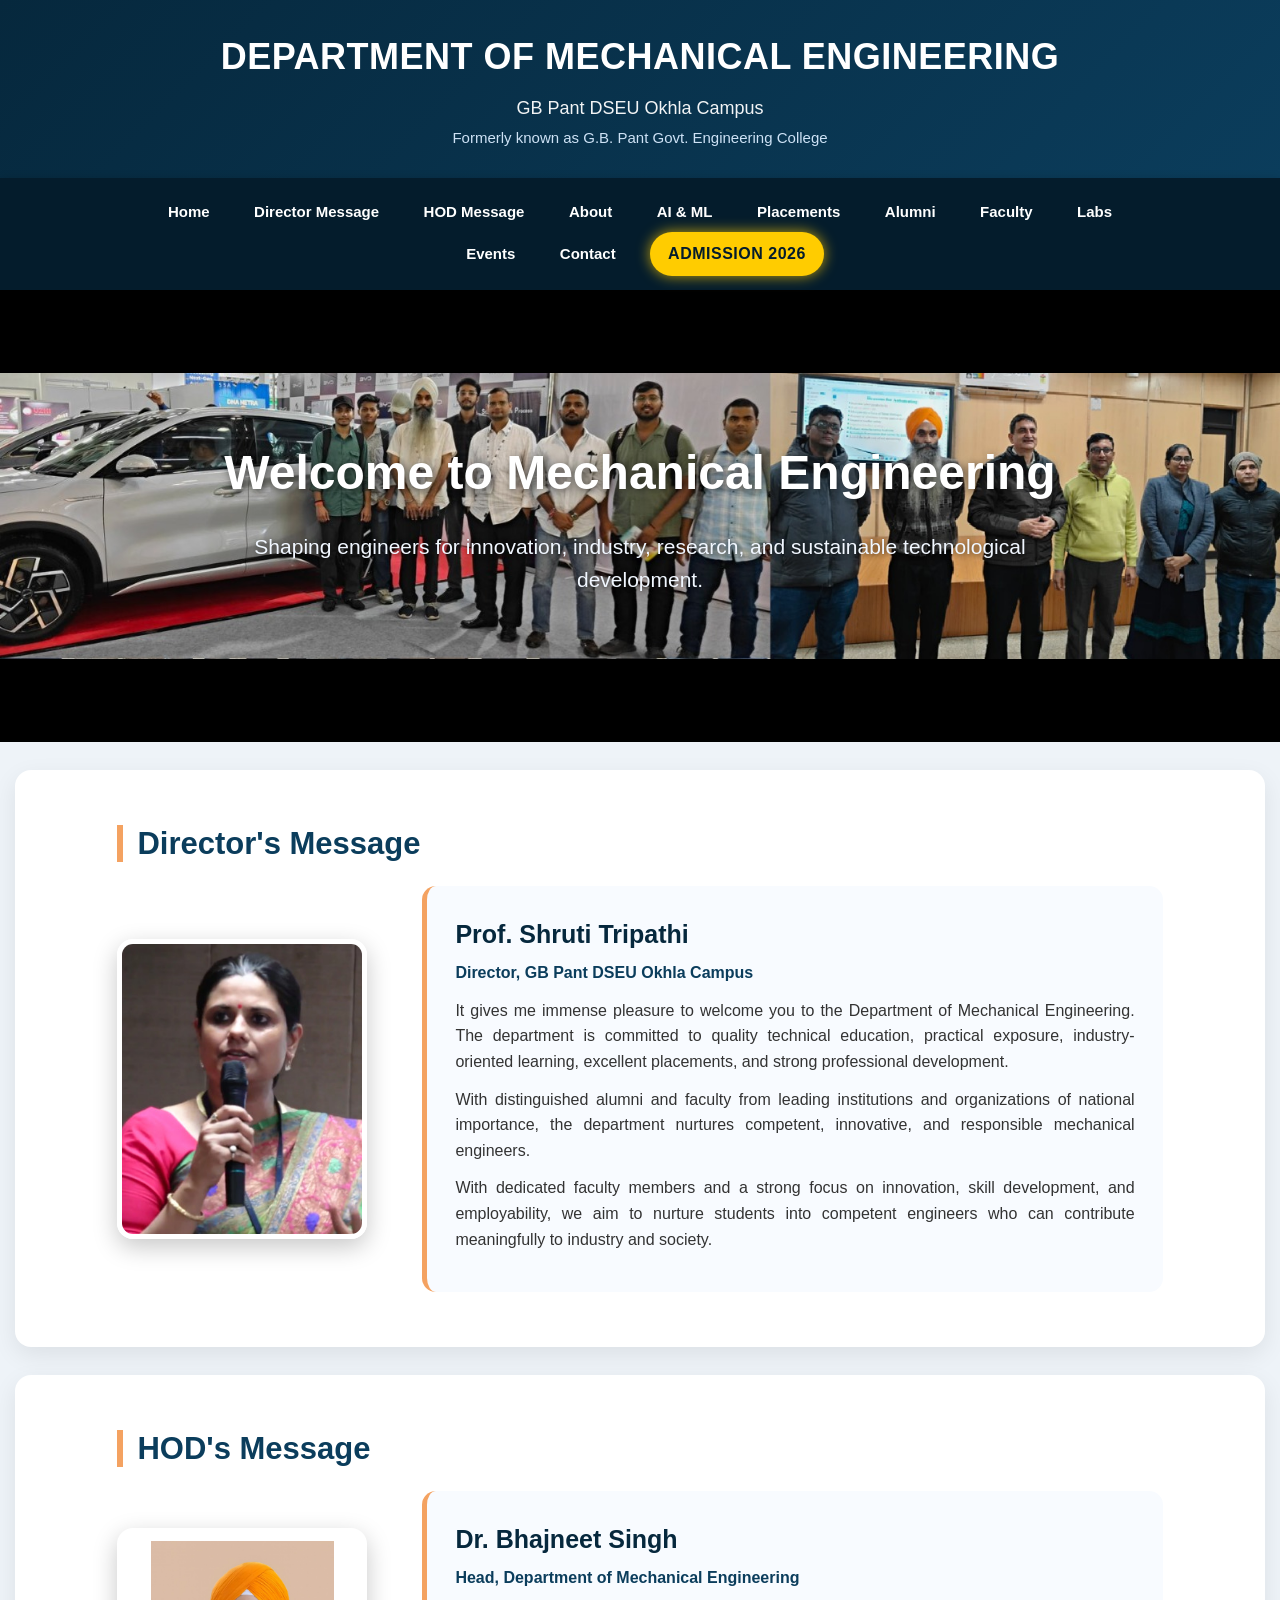
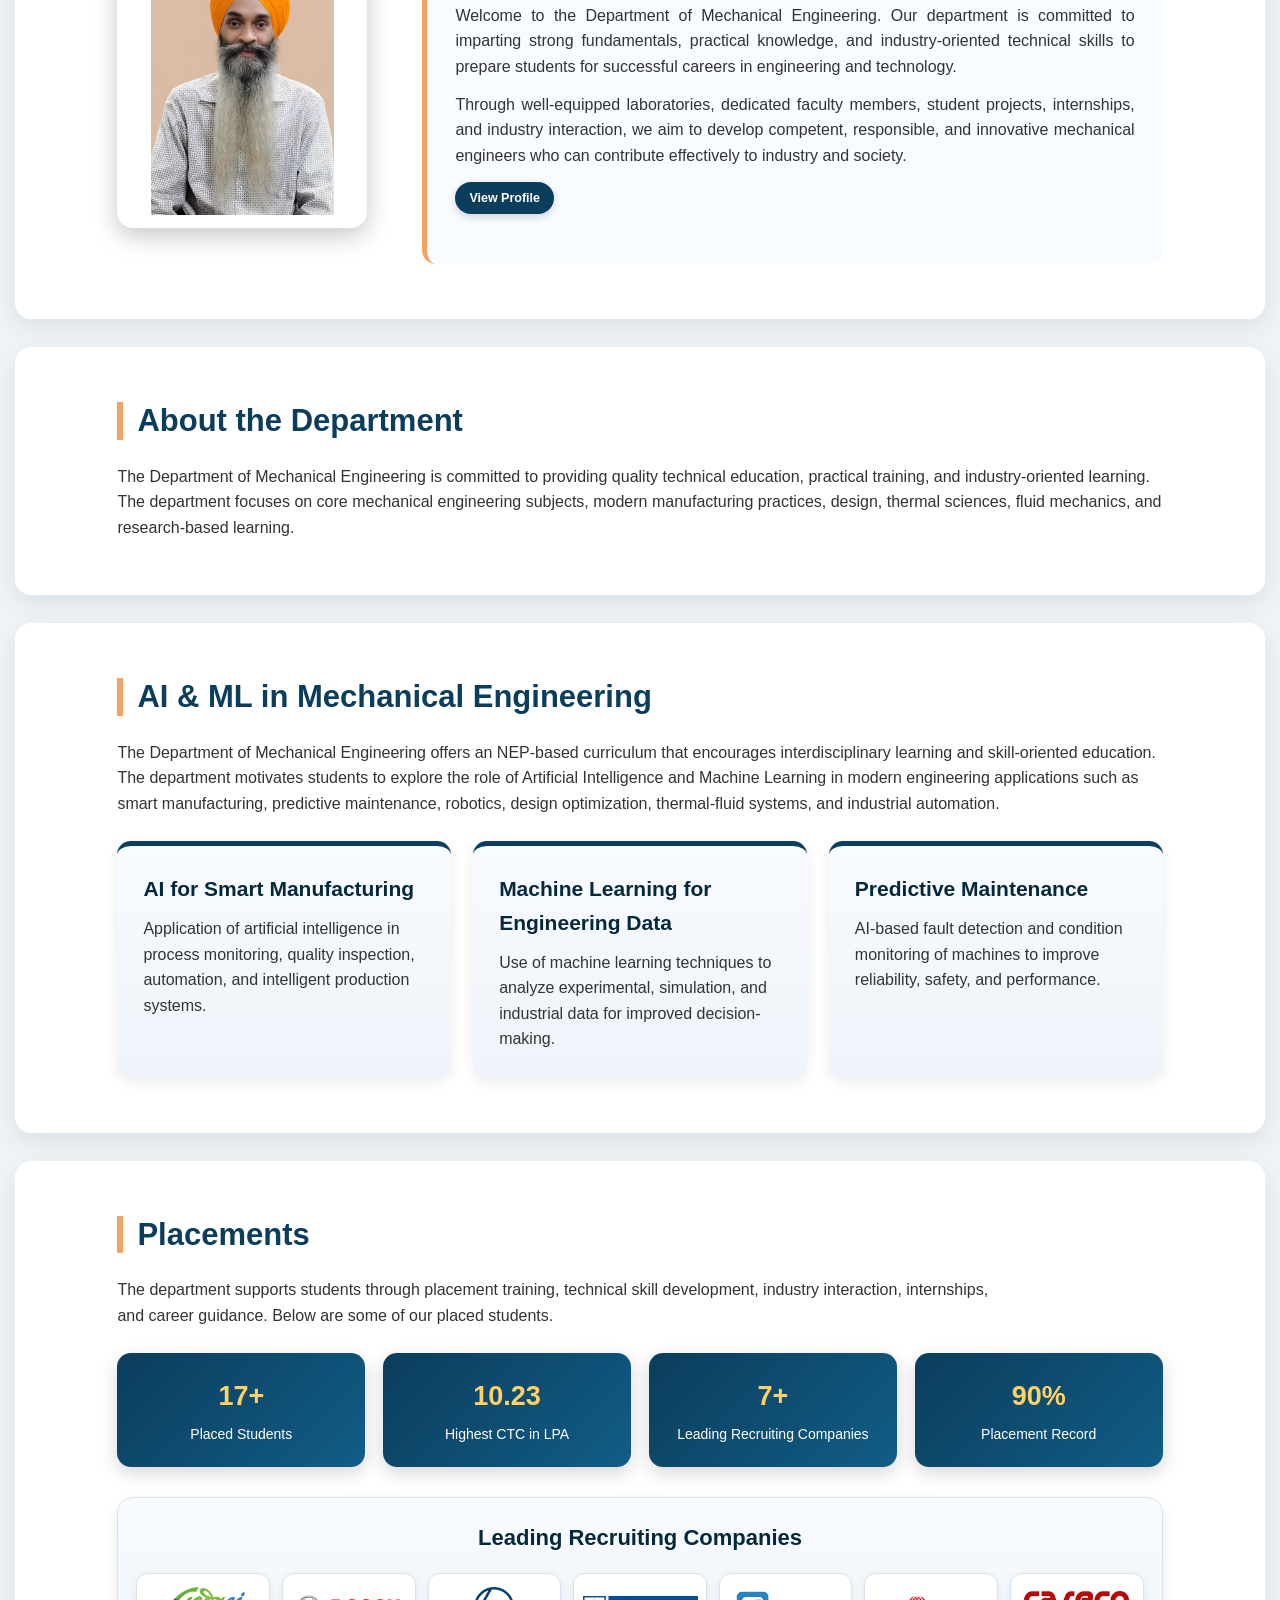
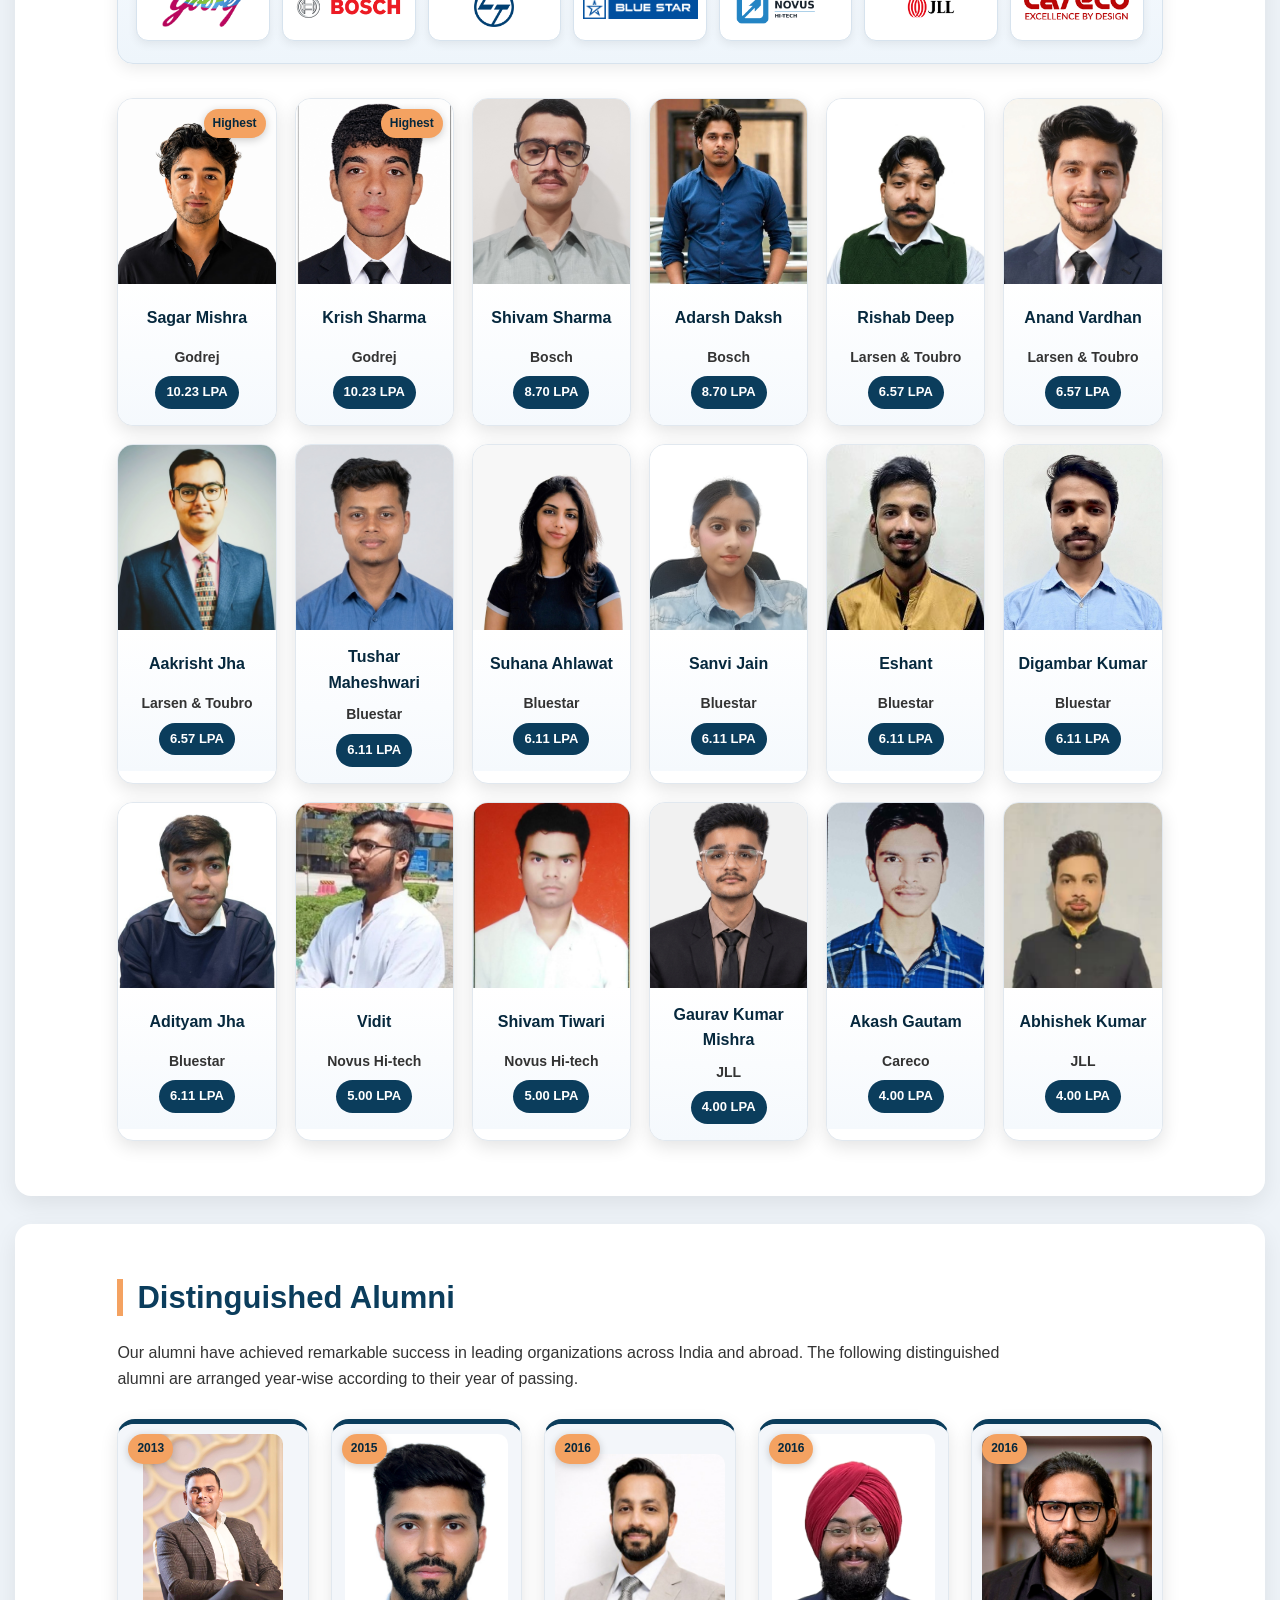
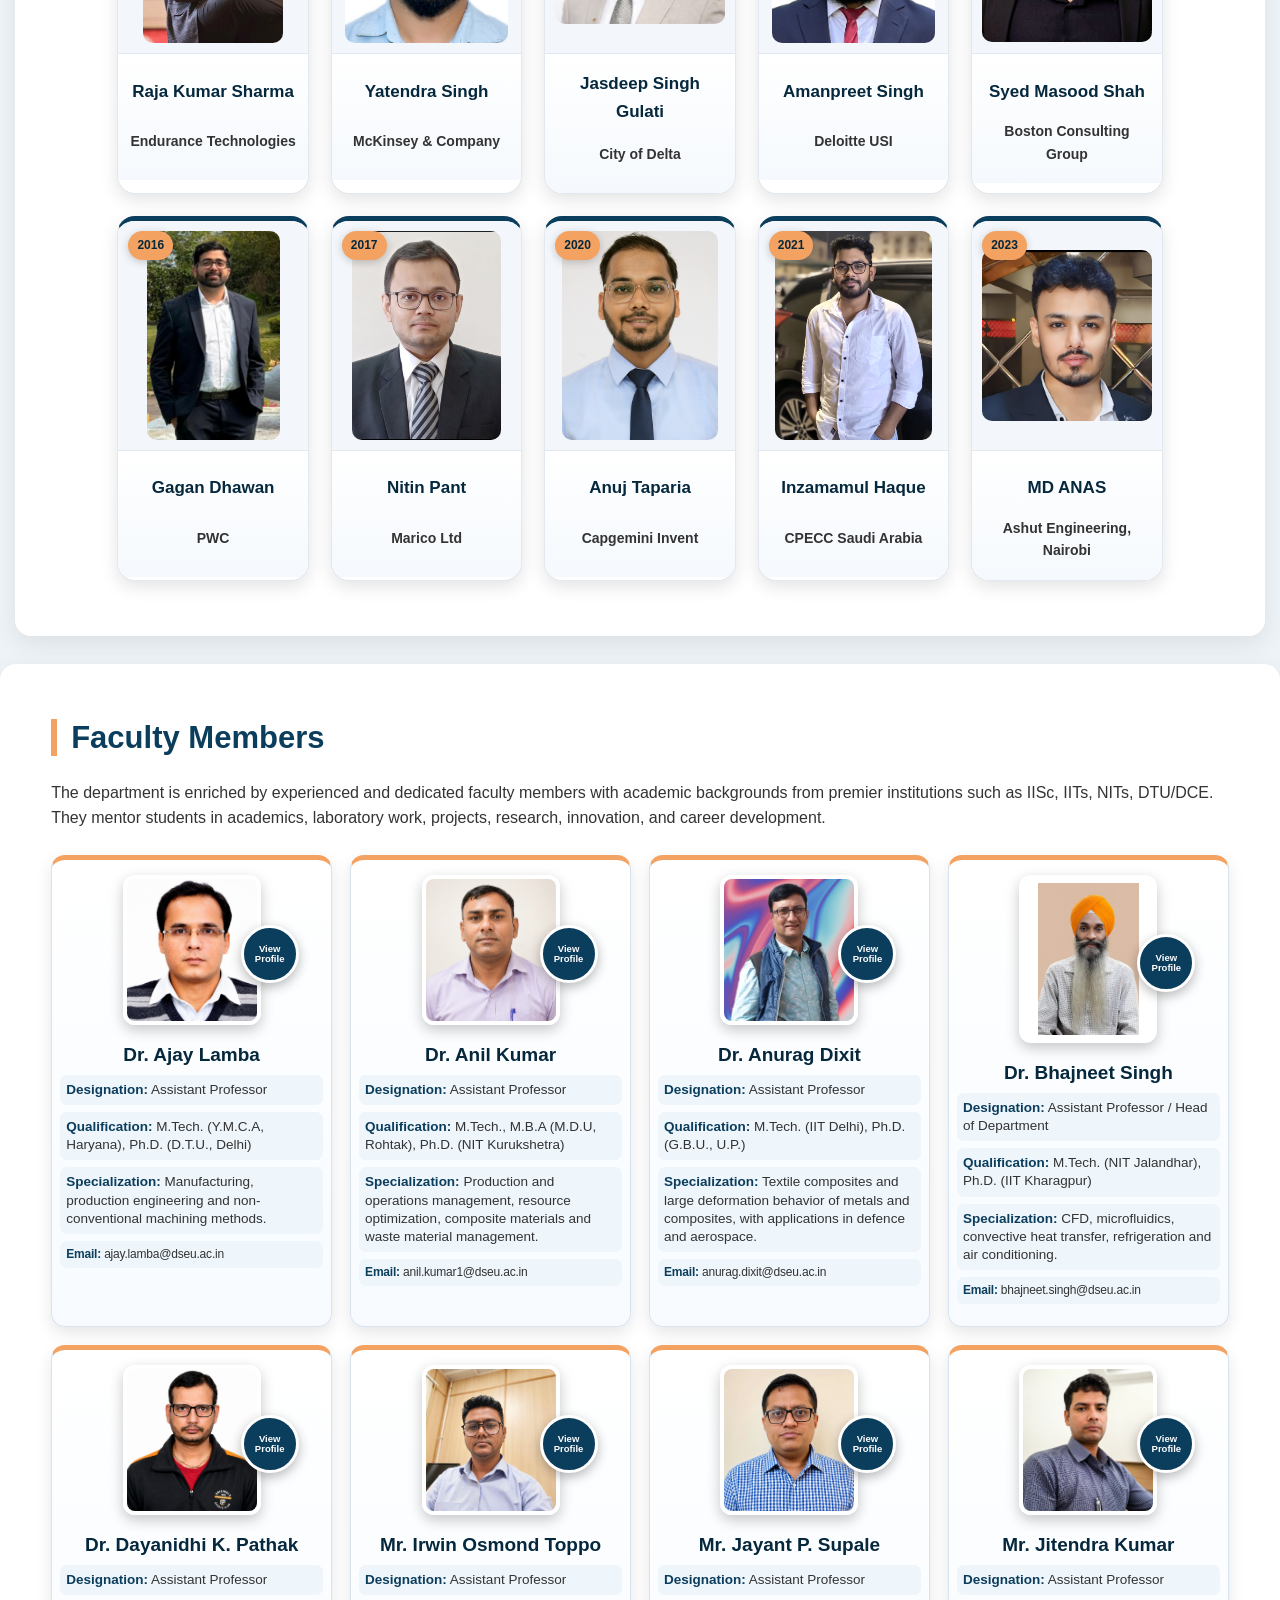
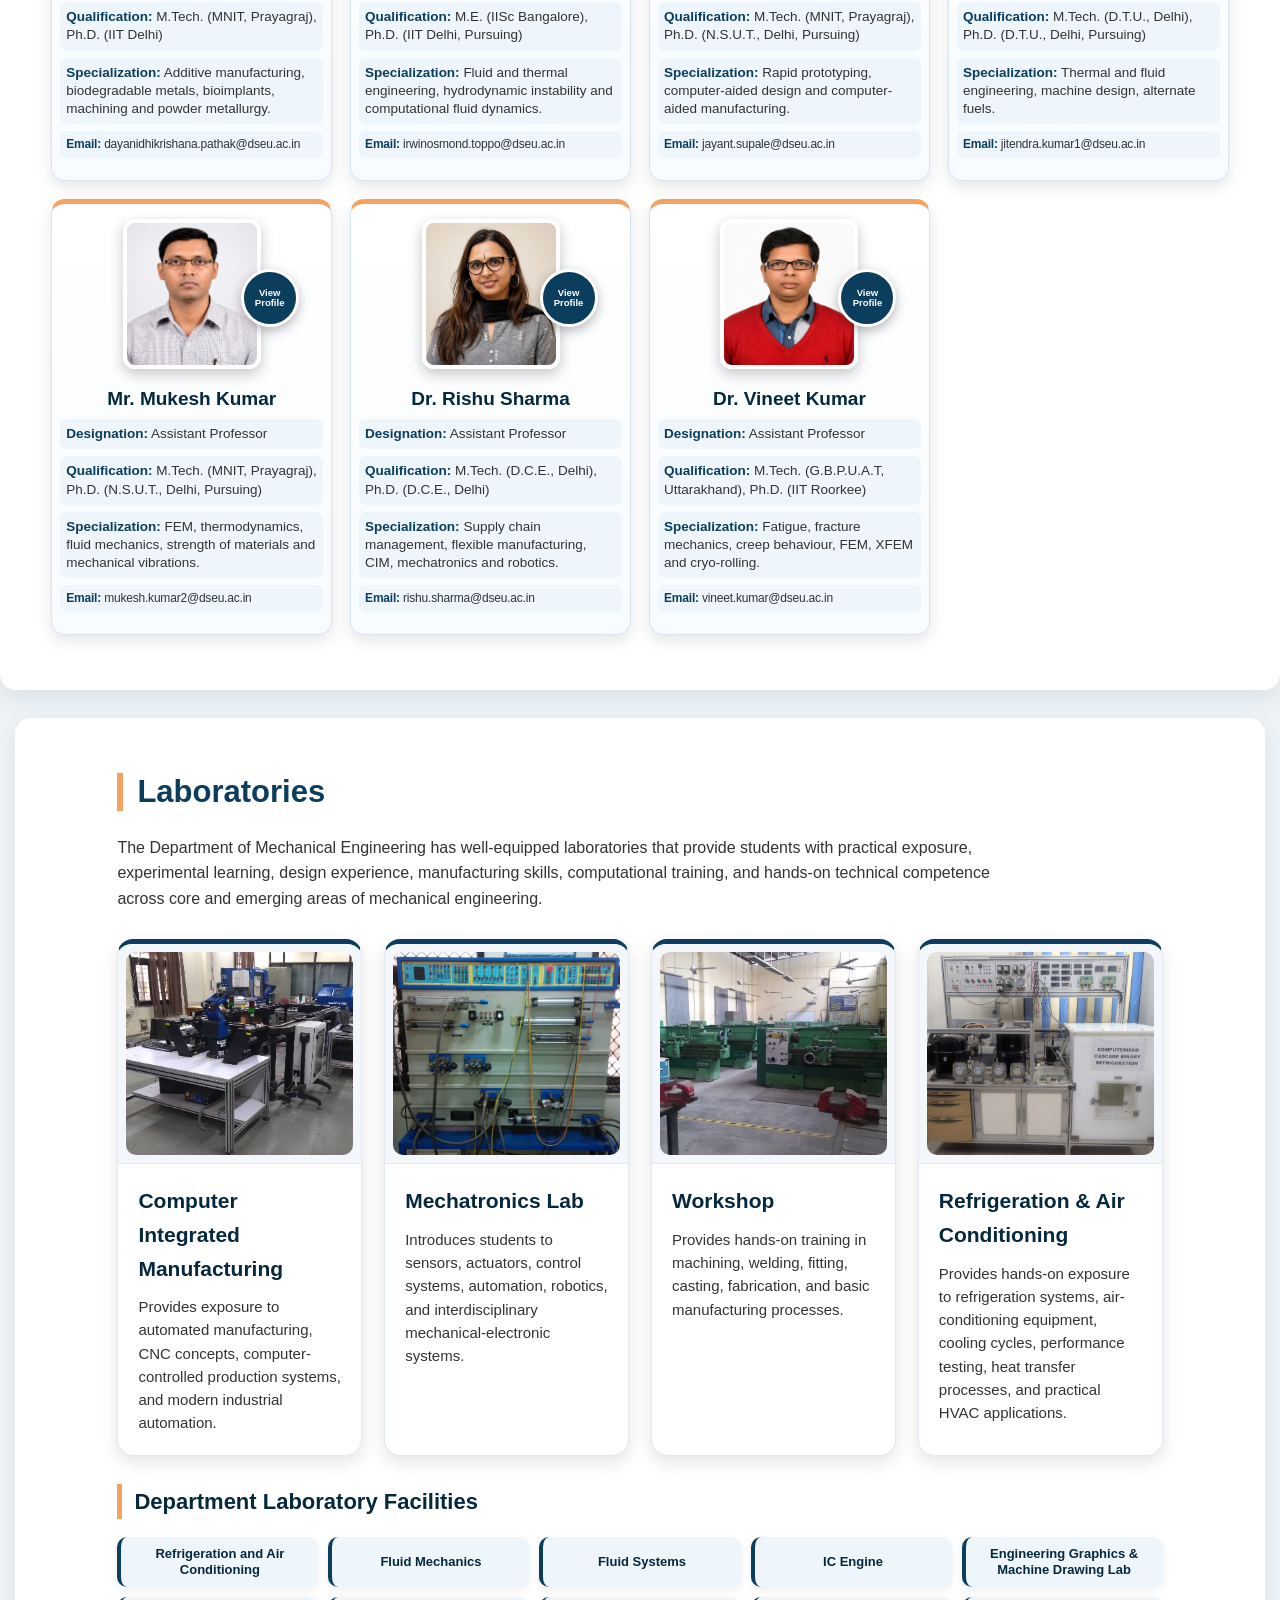
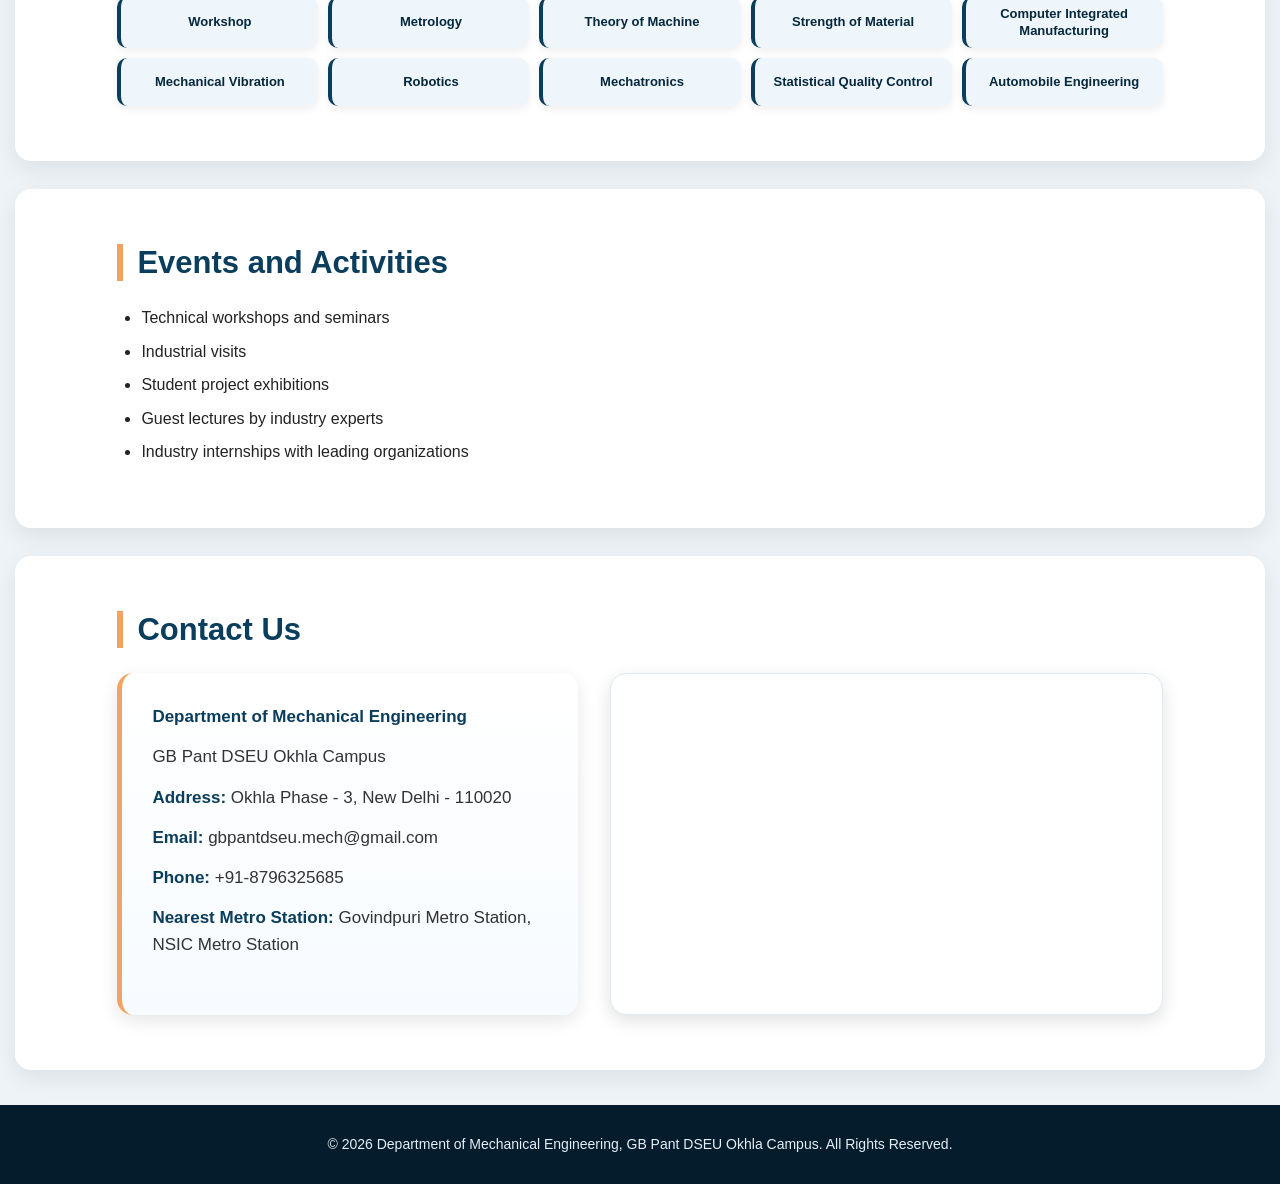
==== index.html @ 0d8aa2da "Add files via upload" ====
<!DOCTYPE html>
<html lang="en">
<head>
  <meta charset="UTF-8" />
  <meta name="viewport" content="width=device-width, initial-scale=1.0" />

  <title>Department of Mechanical Engineering</title>

  <link rel="stylesheet" href="style.css" />
</head>

<body>

  <header>
    <h1>Department of Mechanical Engineering</h1>
    <p>GB Pant DSEU Okhla Campus</p>
    <p>Formerly known as G.B. Pant Govt. Engineering College</p>
  </header>

  <nav>
    <a href="#home">Home</a>
    <a href="#director-message">Director Message</a>
    <a href="#hod-message">HOD Message</a>
    <a href="#about">About</a>
    <a href="#ai-ml">AI &amp; ML</a>
    <a href="#placements">Placements</a>
    <a href="#alumni">Alumni</a>
    <a href="#faculty">Faculty</a>
    <a href="#labs">Labs</a>
    <a href="#events">Events</a>
    <a href="#contact">Contact</a>
    <a href="https://jacdelhi.admissions.nic.in/" target="_blank" class="apply-now-link">Admission 2026</a>
  </nav>

  <div class="hero" id="home">
    <div class="hero-slider">
      <img src="background_pics/mech1.jpeg" alt="Mechanical Engineering Background 1">
      <img src="background_pics/mech2.jpeg" alt="Mechanical Engineering Background 2">
      <img src="background_pics/mech3.jpeg" alt="Mechanical Engineering Background 3">
      <img src="background_pics/mech7.jpeg" alt="Mechanical Engineering Background 4">
      <img src="background_pics/mech5.jpeg" alt="Mechanical Engineering Background 5">
      <img src="background_pics/mech6.jpeg" alt="Mechanical Engineering Background 6">
      <img src="background_pics/mech4.jpeg" alt="Mechanical Engineering Background 7">
    </div>

    <div class="hero-content">
      <h2>Welcome to Mechanical Engineering</h2>
      <p>Shaping engineers for innovation, industry, research, and sustainable technological development.</p>
    </div>
  </div>

  <section id="director-message">
    <h2>Director's Message</h2>

    <div class="director-box">
      <img src="faculty_pics/shruti.jpeg" alt="Director Photo">

      <div class="director-message">
        <h3>Prof. Shruti Tripathi</h3>
        <p class="designation">Director, GB Pant DSEU Okhla Campus</p>

        <p>
          It gives me immense pleasure to welcome you to the Department of Mechanical Engineering.
          The department is committed to quality technical education, practical exposure, industry-oriented
          learning, excellent placements, and strong professional development.
        </p>

        <p>
          With distinguished alumni and faculty from leading institutions and organizations of national
          importance, the department nurtures competent, innovative, and responsible mechanical engineers.
        </p>

        <p>
          With dedicated faculty members and a strong focus on innovation,
          skill development, and employability, we aim to nurture students into competent engineers who
          can contribute meaningfully to industry and society.
        </p>
      </div>
    </div>
  </section>

  <section id="hod-message">
    <h2>HOD's Message</h2>

    <div class="hod-box">
      <img src="faculty_pics/bhajneet.jpeg" alt="HOD Photo" class="bhajneet-hod-photo">

      <div class="hod-message">
        <h3>Dr. Bhajneet Singh</h3>
        <p class="designation">Head, Department of Mechanical Engineering</p>

        <p>
          Welcome to the Department of Mechanical Engineering. Our department is committed to
          imparting strong fundamentals, practical knowledge, and industry-oriented technical skills
          to prepare students for successful careers in engineering and technology.
        </p>

        <p>
          Through well-equipped laboratories, dedicated faculty members, student projects, internships,
          and industry interaction, we aim to develop competent, responsible, and innovative mechanical
          engineers who can contribute effectively to industry and society.
        </p>

        <p>
          <a href="faculty_profile/bhajneet.html" class="view-profile-link">View Profile</a>
        </p>
      </div>
    </div>
  </section>

  <section id="about">
    <h2>About the Department</h2>

    <p>
      The Department of Mechanical Engineering is committed to providing quality technical education,
      practical training, and industry-oriented learning. The department focuses on core mechanical
      engineering subjects, modern manufacturing practices, design, thermal sciences, fluid mechanics,
      and research-based learning.
    </p>
  </section>

  <section id="ai-ml">
    <h2>AI &amp; ML in Mechanical Engineering</h2>

    <p>
      The Department of Mechanical Engineering offers an NEP-based curriculum that encourages interdisciplinary
      learning and skill-oriented education. The department motivates students to explore the role of Artificial
      Intelligence and Machine Learning in modern engineering applications such as smart manufacturing,
      predictive maintenance, robotics, design optimization, thermal-fluid systems, and industrial automation.
    </p>

    <div class="cards">
      <div class="card">
        <h3>AI for Smart Manufacturing</h3>
        <p>Application of artificial intelligence in process monitoring, quality inspection, automation, and intelligent production systems.</p>
      </div>

      <div class="card">
        <h3>Machine Learning for Engineering Data</h3>
        <p>Use of machine learning techniques to analyze experimental, simulation, and industrial data for improved decision-making.</p>
      </div>

      <div class="card">
        <h3>Predictive Maintenance</h3>
        <p>AI-based fault detection and condition monitoring of machines to improve reliability, safety, and performance.</p>
      </div>
    </div>
  </section>

  <section id="placements">
    <h2>Placements</h2>

    <p class="placement-intro">
      The department supports students through placement training, technical skill development,
      industry interaction, internships, and career guidance. Below are some of our placed students.
    </p>

    <div class="placement-stats">
      <div class="placement-stat-box">
        <h3>17+</h3>
        <p>Placed Students</p>
      </div>

      <div class="placement-stat-box">
        <h3>10.23</h3>
        <p>Highest CTC in LPA</p>
      </div>

      <div class="placement-stat-box">
        <h3>7+</h3>
        <p>Leading Recruiting Companies</p>
      </div>

      <div class="placement-stat-box">
        <h3>90%</h3>
        <p>Placement Record</p>
      </div>
    </div>

    <div class="recruiters-section">
      <h3> Leading Recruiting Companies</h3>

      <div class="recruiter-logo-grid">

        <div class="recruiter-logo-card">
          <img src="company_logos/godrej.png" alt="Godrej Logo">
        </div>

        <div class="recruiter-logo-card">
          <img src="company_logos/bosch.png" alt="Bosch Logo">
        </div>

        <div class="recruiter-logo-card">
          <img src="company_logos/lnt.png" alt="Larsen and Toubro Logo">
        </div>

        <div class="recruiter-logo-card">
          <img src="company_logos/bluestar.png" alt="Blue Star Logo">
        </div>

        <div class="recruiter-logo-card">
          <img src="company_logos/novus.png" alt="Novus Hi-Tech Logo">
        </div>

        <div class="recruiter-logo-card">
          <img src="company_logos/jll.png" alt="JLL Logo">
        </div>

        <div class="recruiter-logo-card">
          <img src="company_logos/careco.png" alt="Careco Logo">
        </div>

      </div>
    </div>

    <div class="placement-grid">

      <div class="placement-card">
        <span class="top-badge">Highest</span>
        <img src="student_pics/sagar_mishra.jpg" alt="Sagar Mishra">
        <div class="placement-content">
          <h3>Sagar Mishra</h3>
          <p class="company">Godrej</p>
          <p class="ctc">10.23 LPA</p>
        </div>
      </div>

      <div class="placement-card">
        <span class="top-badge">Highest</span>
        <img src="student_pics/Krish_Sharma.jpg" alt="Krish Sharma">
        <div class="placement-content">
          <h3>Krish Sharma</h3>
          <p class="company">Godrej</p>
          <p class="ctc">10.23 LPA</p>
        </div>
      </div>

      <div class="placement-card">
        <img src="student_pics/SHIVAM SHARMA.jpg" alt="Shivam Sharma">
        <div class="placement-content">
          <h3>Shivam Sharma</h3>
          <p class="company">Bosch</p>
          <p class="ctc">8.70 LPA</p>
        </div>
      </div>

      <div class="placement-card">
        <img src="student_pics/Adarsh Daksh.jpg" alt="Adarsh Daksh">
        <div class="placement-content">
          <h3>Adarsh Daksh</h3>
          <p class="company">Bosch</p>
          <p class="ctc">8.70 LPA</p>
        </div>
      </div>

      <div class="placement-card">
        <img src="student_pics/Rishabh Deep.jpg" alt="Rishab Deep">
        <div class="placement-content">
          <h3>Rishab Deep</h3>
          <p class="company">Larsen &amp; Toubro</p>
          <p class="ctc">6.57 LPA</p>
        </div>
      </div>

      <div class="placement-card">
        <img src="student_pics/anand.jpeg" alt="Anand Vardhan">
        <div class="placement-content">
          <h3>Anand Vardhan</h3>
          <p class="company">Larsen &amp; Toubro</p>
          <p class="ctc">6.57 LPA</p>
        </div>
      </div>

      <div class="placement-card">
        <img src="student_pics/Aakrisht Jha.jpg" alt="Aakrisht Jha">
        <div class="placement-content">
          <h3>Aakrisht Jha</h3>
          <p class="company">Larsen &amp; Toubro</p>
          <p class="ctc">6.57 LPA</p>
        </div>
      </div>

      <div class="placement-card">
        <img src="student_pics/Tushar Maheshwari.png" alt="Tushar Maheshwari">
        <div class="placement-content">
          <h3>Tushar Maheshwari</h3>
          <p class="company">Bluestar</p>
          <p class="ctc">6.11 LPA</p>
        </div>
      </div>

      <div class="placement-card">
        <img src="student_pics/Suhana ahlawat_.jpg" alt="Suhana Ahlawat">
        <div class="placement-content">
          <h3>Suhana Ahlawat</h3>
          <p class="company">Bluestar</p>
          <p class="ctc">6.11 LPA</p>
        </div>
      </div>

      <div class="placement-card">
        <img src="student_pics/Sanvi jain.jpg" alt="Sanvi Jain">
        <div class="placement-content">
          <h3>Sanvi Jain</h3>
          <p class="company">Bluestar</p>
          <p class="ctc">6.11 LPA</p>
        </div>
      </div>

      <div class="placement-card">
        <img src="student_pics/eshant.jpg" alt="Eshant">
        <div class="placement-content">
          <h3>Eshant</h3>
          <p class="company">Bluestar</p>
          <p class="ctc">6.11 LPA</p>
        </div>
      </div>

      <div class="placement-card">
        <img src="student_pics/digambar.jpeg" alt="Digambar Kumar">
        <div class="placement-content">
          <h3>Digambar Kumar</h3>
          <p class="company">Bluestar</p>
          <p class="ctc">6.11 LPA</p>
        </div>
      </div>

      <div class="placement-card">
        <img src="student_pics/Adityam Jha.jpeg" alt="Adityam Jha">
        <div class="placement-content">
          <h3>Adityam Jha</h3>
          <p class="company">Bluestar</p>
          <p class="ctc">6.11 LPA</p>
        </div>
      </div>

      <div class="placement-card">
        <img src="student_pics/vidit.jpeg" alt="Vidit">
        <div class="placement-content">
          <h3>Vidit</h3>
          <p class="company">Novus Hi-tech</p>
          <p class="ctc">5.00 LPA</p>
        </div>
      </div>

      <div class="placement-card">
        <img src="student_pics/SHIVAM TIWARI.jpg" alt="Shivam Tiwari">
        <div class="placement-content">
          <h3>Shivam Tiwari</h3>
          <p class="company">Novus Hi-tech</p>
          <p class="ctc">5.00 LPA</p>
        </div>
      </div>

      <div class="placement-card">
        <img src="student_pics/Gaurav Kumar Mishra_.jpg" alt="Gaurav Kumar Mishra">
        <div class="placement-content">
          <h3>Gaurav Kumar Mishra</h3>
          <p class="company">JLL</p>
          <p class="ctc">4.00 LPA</p>
        </div>
      </div>

      <div class="placement-card">
        <img src="student_pics/akash_gautam.jpg" alt="Akash Gautam">
        <div class="placement-content">
          <h3>Akash Gautam</h3>
          <p class="company">Careco</p>
          <p class="ctc">4.00 LPA</p>
        </div>
      </div>

      <div class="placement-card">
        <img src="student_pics/Abhishek kumar .jpg" alt="Abhishek Kumar">
        <div class="placement-content">
          <h3>Abhishek Kumar</h3>
          <p class="company">JLL</p>
          <p class="ctc">4.00 LPA</p>
        </div>
      </div>

    </div>
  </section>

  <section id="alumni">
    <h2>Distinguished Alumni</h2>

    <p class="alumni-intro">
      Our alumni have achieved remarkable success in leading organizations across India and abroad.
      The following distinguished alumni are arranged year-wise according to their year of passing.
    </p>

    <div class="alumni-grid">

      <div class="alumni-card">
        <span class="alumni-rank">2013</span>
        <div class="alumni-photo-box">
          <img src="Distinguished_Alumni_Photos/raja.jpeg" alt="Raja Kumar Sharma">
        </div>
        <div class="alumni-content">
          <h3>Raja Kumar Sharma</h3>
          <p class="alumni-company">Endurance Technologies</p>
        </div>
      </div>

      <div class="alumni-card">
        <span class="alumni-rank">2015</span>
        <div class="alumni-photo-box">
          <img src="Distinguished_Alumni_Photos/yatin.jpeg" alt="Yatendra Singh">
        </div>
        <div class="alumni-content">
          <h3>Yatendra Singh</h3>
          <p class="alumni-company">McKinsey &amp; Company</p>
        </div>
      </div>

      <div class="alumni-card">
        <span class="alumni-rank">2016</span>
        <div class="alumni-photo-box">
          <img src="Distinguished_Alumni_Photos/Jasdeep.jpeg" alt="Jasdeep Singh Gulati">
        </div>
        <div class="alumni-content">
          <h3>Jasdeep Singh Gulati</h3>
          <p class="alumni-company">City of Delta</p>
        </div>
      </div>

      <div class="alumni-card">
        <span class="alumni-rank">2016</span>
        <div class="alumni-photo-box">
          <img src="Distinguished_Alumni_Photos/amanpreet.png" alt="Amanpreet Singh">
        </div>
        <div class="alumni-content">
          <h3>Amanpreet Singh</h3>
          <p class="alumni-company">Deloitte USI</p>
        </div>
      </div>

      <div class="alumni-card">
        <span class="alumni-rank">2016</span>
        <div class="alumni-photo-box">
          <img src="Distinguished_Alumni_Photos/masood.jpeg" alt="Syed Masood Shah">
        </div>
        <div class="alumni-content">
          <h3>Syed Masood Shah</h3>
          <p class="alumni-company">Boston Consulting Group</p>
        </div>
      </div>

      <div class="alumni-card">
        <span class="alumni-rank">2016</span>
        <div class="alumni-photo-box">
          <img src="Distinguished_Alumni_Photos/gagan.jpeg" alt="Gagan Dhawan">
        </div>
        <div class="alumni-content">
          <h3>Gagan Dhawan</h3>
          <p class="alumni-company">PWC</p>
        </div>
      </div>

      <div class="alumni-card">
        <span class="alumni-rank">2017</span>
        <div class="alumni-photo-box">
          <img src="Distinguished_Alumni_Photos/nitin.jpg" alt="Nitin Pant">
        </div>
        <div class="alumni-content">
          <h3>Nitin Pant</h3>
          <p class="alumni-company">Marico Ltd</p>
        </div>
      </div>

      <div class="alumni-card">
        <span class="alumni-rank">2020</span>
        <div class="alumni-photo-box">
          <img src="Distinguished_Alumni_Photos/anuj.jpeg" alt="Anuj Taparia">
        </div>
        <div class="alumni-content">
          <h3>Anuj Taparia</h3>
          <p class="alumni-company">Capgemini Invent</p>
        </div>
      </div>

      <div class="alumni-card">
        <span class="alumni-rank">2021</span>
        <div class="alumni-photo-box">
          <img src="Distinguished_Alumni_Photos/Inzamamul.jpg" alt="Inzamamul Haque">
        </div>
        <div class="alumni-content">
          <h3>Inzamamul Haque</h3>
          <p class="alumni-company">CPECC Saudi Arabia</p>
        </div>
      </div>

      <div class="alumni-card">
        <span class="alumni-rank">2023</span>
        <div class="alumni-photo-box">
          <img src="Distinguished_Alumni_Photos/Anas.jpg" alt="MD ANAS">
        </div>
        <div class="alumni-content">
          <h3>MD ANAS</h3>
          <p class="alumni-company">Ashut Engineering, Nairobi</p>
        </div>
      </div>

    </div>
  </section>

  <section id="faculty">
    <h2>Faculty Members</h2>

    <p>
      The department is enriched by experienced and dedicated faculty members with academic backgrounds
      from premier institutions such as IISc, IITs, NITs, DTU/DCE. They mentor students in academics,
      laboratory work, projects, research, innovation, and career development.
    </p>

    <div class="faculty-grid">

      <div class="faculty-card">
        <div class="faculty-photo-wrap">
          <img src="faculty_pics/ajay.png" alt="Dr. Ajay Lamba">
          <a href="faculty_profile/ajay.html" class="profile-round-button">View<br>Profile</a>
        </div>
        <h3>Dr. Ajay Lamba</h3>
        <p><strong>Designation:</strong> Assistant Professor</p>
        <p><strong>Qualification:</strong> M.Tech. (Y.M.C.A, Haryana), Ph.D. (D.T.U., Delhi)</p>
        <p><strong>Specialization:</strong> Manufacturing, production engineering and non-conventional machining methods.</p>
        <p><strong>Email:</strong> ajay.lamba@dseu.ac.in</p>
      </div>

      <div class="faculty-card">
        <div class="faculty-photo-wrap">
          <img src="faculty_pics/anil.png" alt="Dr. Anil Kumar">
          <a href="faculty_profile/anil.html" class="profile-round-button">View<br>Profile</a>
        </div>
        <h3>Dr. Anil Kumar</h3>
        <p><strong>Designation:</strong> Assistant Professor</p>
        <p><strong>Qualification:</strong> M.Tech., M.B.A (M.D.U, Rohtak), Ph.D. (NIT Kurukshetra)</p>
        <p><strong>Specialization:</strong> Production and operations management, resource optimization, composite materials and waste material management.</p>
        <p><strong>Email:</strong> anil.kumar1@dseu.ac.in</p>
      </div>

      <div class="faculty-card">
        <div class="faculty-photo-wrap">
          <img src="faculty_pics/anurag.jpg" alt="Dr. Anurag Dixit">
          <a href="faculty_profile/anurag.html" class="profile-round-button">View<br>Profile</a>
        </div>
        <h3>Dr. Anurag Dixit</h3>
        <p><strong>Designation:</strong> Assistant Professor</p>
        <p><strong>Qualification:</strong> M.Tech. (IIT Delhi), Ph.D. (G.B.U., U.P.)</p>
        <p><strong>Specialization:</strong> Textile composites and large deformation behavior of metals and composites, with applications in defence and aerospace.</p>
        <p><strong>Email:</strong> anurag.dixit@dseu.ac.in</p>
      </div>

      <div class="faculty-card">
        <div class="faculty-photo-wrap">
          <img src="faculty_pics/bhajneet.jpeg" alt="Dr. Bhajneet Singh" class="faculty-zoom-out">
          <a href="faculty_profile/bhajneet.html" class="profile-round-button">View<br>Profile</a>
        </div>
        <h3>Dr. Bhajneet Singh</h3>
        <p><strong>Designation:</strong> Assistant Professor / Head of Department</p>
        <p><strong>Qualification:</strong> M.Tech. (NIT Jalandhar), Ph.D. (IIT Kharagpur)</p>
        <p><strong>Specialization:</strong> CFD, microfluidics, convective heat transfer, refrigeration and air conditioning.</p>
        <p><strong>Email:</strong> bhajneet.singh@dseu.ac.in</p>
      </div>

      <div class="faculty-card">
        <div class="faculty-photo-wrap">
          <img src="faculty_pics/dayanidhi.png" alt="Dr. Dayanidhi K. Pathak">
          <a href="faculty_profile/dayanidhi.html" class="profile-round-button">View<br>Profile</a>
        </div>
        <h3>Dr. Dayanidhi K. Pathak</h3>
        <p><strong>Designation:</strong> Assistant Professor</p>
        <p><strong>Qualification:</strong> M.Tech. (MNIT, Prayagraj), Ph.D. (IIT Delhi)</p>
        <p><strong>Specialization:</strong> Additive manufacturing, biodegradable metals, bioimplants, machining and powder metallurgy.</p>
        <p><strong>Email:</strong> dayanidhikrishana.pathak@dseu.ac.in</p>
      </div>

      <div class="faculty-card">
        <div class="faculty-photo-wrap">
          <img src="faculty_pics/irwin.jpeg" alt="Mr. Irwin Osmond Toppo">
          <a href="faculty_profile/irwin.html" class="profile-round-button">View<br>Profile</a>
        </div>
        <h3>Mr. Irwin Osmond Toppo</h3>
        <p><strong>Designation:</strong> Assistant Professor</p>
        <p><strong>Qualification:</strong> M.E. (IISc Bangalore), Ph.D. (IIT Delhi, Pursuing)</p>
        <p><strong>Specialization:</strong> Fluid and thermal engineering, hydrodynamic instability and computational fluid dynamics.</p>
        <p><strong>Email:</strong> irwinosmond.toppo@dseu.ac.in</p>
      </div>

      <div class="faculty-card">
        <div class="faculty-photo-wrap">
          <img src="faculty_pics/jayant.png" alt="Mr. Jayant P. Supale">
          <a href="faculty_profile/jayant.html" class="profile-round-button">View<br>Profile</a>
        </div>
        <h3>Mr. Jayant P. Supale</h3>
        <p><strong>Designation:</strong> Assistant Professor</p>
        <p><strong>Qualification:</strong> M.Tech. (MNIT, Prayagraj), Ph.D. (N.S.U.T., Delhi, Pursuing)</p>
        <p><strong>Specialization:</strong> Rapid prototyping, computer-aided design and computer-aided manufacturing.</p>
        <p><strong>Email:</strong> jayant.supale@dseu.ac.in</p>
      </div>

      <div class="faculty-card">
        <div class="faculty-photo-wrap">
          <img src="faculty_pics/jitender.png" alt="Mr. Jitendra Kumar">
          <a href="faculty_profile/jitendra.html" class="profile-round-button">View<br>Profile</a>
        </div>
        <h3>Mr. Jitendra Kumar</h3>
        <p><strong>Designation:</strong> Assistant Professor</p>
        <p><strong>Qualification:</strong> M.Tech. (D.T.U., Delhi), Ph.D. (D.T.U., Delhi, Pursuing)</p>
        <p><strong>Specialization:</strong> Thermal and fluid engineering, machine design, alternate fuels.</p>
        <p><strong>Email:</strong> jitendra.kumar1@dseu.ac.in</p>
      </div>

      <div class="faculty-card">
        <div class="faculty-photo-wrap">
          <img src="faculty_pics/mukesh.png" alt="Mr. Mukesh Kumar">
          <a href="faculty_profile/mukesh.html" class="profile-round-button">View<br>Profile</a>
        </div>
        <h3>Mr. Mukesh Kumar</h3>
        <p><strong>Designation:</strong> Assistant Professor</p>
        <p><strong>Qualification:</strong> M.Tech. (MNIT, Prayagraj), Ph.D. (N.S.U.T., Delhi, Pursuing)</p>
        <p><strong>Specialization:</strong> FEM, thermodynamics, fluid mechanics, strength of materials and mechanical vibrations.</p>
        <p><strong>Email:</strong> mukesh.kumar2@dseu.ac.in</p>
      </div>

      <div class="faculty-card">
        <div class="faculty-photo-wrap">
          <img src="faculty_pics/rishu.png" alt="Dr. Rishu Sharma">
          <a href="faculty_profile/rishu.html" class="profile-round-button">View<br>Profile</a>
        </div>
        <h3>Dr. Rishu Sharma</h3>
        <p><strong>Designation:</strong> Assistant Professor</p>
        <p><strong>Qualification:</strong> M.Tech. (D.C.E., Delhi), Ph.D. (D.C.E., Delhi)</p>
        <p><strong>Specialization:</strong> Supply chain management, flexible manufacturing, CIM, mechatronics and robotics.</p>
        <p><strong>Email:</strong> rishu.sharma@dseu.ac.in</p>
      </div>

      <div class="faculty-card">
        <div class="faculty-photo-wrap">
          <img src="faculty_pics/vineet.png" alt="Dr. Vineet Kumar">
          <a href="faculty_profile/vineet.html" class="profile-round-button">View<br>Profile</a>
        </div>
        <h3>Dr. Vineet Kumar</h3>
        <p><strong>Designation:</strong> Assistant Professor</p>
        <p><strong>Qualification:</strong> M.Tech. (G.B.P.U.A.T, Uttarakhand), Ph.D. (IIT Roorkee)</p>
        <p><strong>Specialization:</strong> Fatigue, fracture mechanics, creep behaviour, FEM, XFEM and cryo-rolling.</p>
        <p><strong>Email:</strong> vineet.kumar@dseu.ac.in</p>
      </div>

    </div>
  </section>

  <section id="labs">
    <h2>Laboratories</h2>

    <p class="lab-intro">
      The Department of Mechanical Engineering has well-equipped laboratories that provide students with
      practical exposure, experimental learning, design experience, manufacturing skills, computational
      training, and hands-on technical competence across core and emerging areas of mechanical engineering.
    </p>

    <div class="lab-feature-grid">

      <div class="lab-card">
        <div class="lab-photo-box">
          <img src="./lab_pics/cim.png" alt="Computer Integrated Manufacturing Lab">
        </div>
        <div class="lab-content">
          <h3>Computer Integrated Manufacturing</h3>
          <p>
            Provides exposure to automated manufacturing, CNC concepts, computer-controlled production
            systems, and modern industrial automation.
          </p>
        </div>
      </div>

      <div class="lab-card">
        <div class="lab-photo-box">
          <img src="./lab_pics/mechatronics.png" alt="Mechatronics Lab">
        </div>
        <div class="lab-content">
          <h3>Mechatronics Lab</h3>
          <p>
            Introduces students to sensors, actuators, control systems, automation, robotics,
            and interdisciplinary mechanical-electronic systems.
          </p>
        </div>
      </div>

      <div class="lab-card">
        <div class="lab-photo-box">
          <img src="./lab_pics/workshop.png" alt="Workshop Lab">
        </div>
        <div class="lab-content">
          <h3>Workshop</h3>
          <p>
            Provides hands-on training in machining, welding, fitting, casting, fabrication,
            and basic manufacturing processes.
          </p>
        </div>
      </div>

      <div class="lab-card">
        <div class="lab-photo-box">
          <img src="./lab_pics/refrigeration.jpeg" alt="Refrigeration and Air Conditioning Lab">
        </div>
        <div class="lab-content">
          <h3>Refrigeration &amp; Air Conditioning</h3>
          <p>
            Provides hands-on exposure to refrigeration systems, air-conditioning equipment,
            cooling cycles, performance testing, heat transfer processes, and practical HVAC applications.
          </p>
        </div>
      </div>

    </div>

    <h3 class="lab-list-title">Department Laboratory Facilities</h3>

    <div class="lab-list-grid">
      <div class="lab-list-item">Refrigeration and Air Conditioning</div>
      <div class="lab-list-item">Fluid Mechanics</div>
      <div class="lab-list-item">Fluid Systems</div>
      <div class="lab-list-item">IC Engine</div>
      <div class="lab-list-item">Engineering Graphics &amp; Machine Drawing Lab</div>
      <div class="lab-list-item">Workshop</div>
      <div class="lab-list-item">Metrology</div>
      <div class="lab-list-item">Theory of Machine</div>
      <div class="lab-list-item">Strength of Material</div>
      <div class="lab-list-item">Computer Integrated Manufacturing</div>
      <div class="lab-list-item">Mechanical Vibration</div>
      <div class="lab-list-item">Robotics</div>
      <div class="lab-list-item">Mechatronics</div>
      <div class="lab-list-item">Statistical Quality Control</div>
      <div class="lab-list-item">Automobile Engineering</div>
    </div>
  </section>

  <section id="events">
    <h2>Events and Activities</h2>

    <ul>
      <li>Technical workshops and seminars</li>
      <li>Industrial visits</li>
      <li>Student project exhibitions</li>
      <li>Guest lectures by industry experts</li>
      <li>Industry internships with leading organizations</li>
    </ul>
  </section>

  <section id="contact">
    <h2>Contact Us</h2>

    <div class="contact-container">

      <div class="contact-info">
        <p><strong>Department of Mechanical Engineering</strong></p>
        <p>GB Pant DSEU Okhla Campus</p>
        <p><strong>Address:</strong> Okhla Phase - 3, New Delhi - 110020</p>
        <p><strong>Email:</strong> gbpantdseu.mech@gmail.com</p>
        <p><strong>Phone:</strong> +91-8796325685</p>
        <p><strong>Nearest Metro Station:</strong> Govindpuri Metro Station, NSIC Metro Station</p>
      </div>

      <div class="map-box">
        <iframe
          src="https://www.google.com/maps?q=G.B.%20Pant%20DSEU%20Okhla%20Campus%20Okhla%20Phase%203%20New%20Delhi%20110020&output=embed"
          width="100%"
          height="320"
          style="border:0;"
          allowfullscreen=""
          loading="lazy"
          referrerpolicy="no-referrer-when-downgrade">
        </iframe>
      </div>

    </div>
  </section>

  <footer>
    <p>&copy; 2026 Department of Mechanical Engineering, GB Pant DSEU Okhla Campus. All Rights Reserved.</p>
  </footer>

</body>
</html>
---- style.css ----
* {
  margin: 0;
  padding: 0;
  box-sizing: border-box;
  font-family: Arial, Helvetica, sans-serif;
}

html {
  scroll-behavior: smooth;
}

body {
  line-height: 1.6;
  color: #222;
  background: #eef3f8;
}

header {
  background: linear-gradient(135deg, #06283d, #0b3d5c);
  color: white;
  padding: 28px 40px;
  text-align: center;
  box-shadow: 0 4px 15px rgba(0,0,0,0.25);
}

header h1 {
  font-size: 36px;
  letter-spacing: 0.5px;
  margin-bottom: 8px;
  text-transform: uppercase;
}

header p {
  font-size: 18px;
  opacity: 0.95;
}

header p:last-child {
  font-size: 15px;
  margin-top: 4px;
  color: #d9ecff;
}

nav {
  background: #041c2c;
  padding: 14px 8%;
  text-align: center;
  position: sticky;
  top: 0;
  z-index: 1000;
  box-shadow: 0 3px 10px rgba(0,0,0,0.25);
}

nav a {
  color: white;
  text-decoration: none;
  margin: 0 10px;
  font-weight: bold;
  font-size: 15px;
  padding: 8px 10px;
  border-radius: 6px;
  transition: all 0.3s ease;
  display: inline-block;
}

nav a:hover {
  background: #f4a261;
  color: #06283d;
}

nav a.highlight-link {
  background: #f4a261;
  color: #06283d;
  box-shadow: 0 0 10px rgba(244, 162, 97, 0.65);
}

nav a.apply-now-link {
  background: #ffcc00;
  color: #041c2c;
  font-weight: 900;
  font-size: 16px;
  padding: 9px 18px;
  border-radius: 25px;
  text-transform: uppercase;
  letter-spacing: 0.5px;
  box-shadow: 0 0 14px rgba(255, 204, 0, 0.75);
}

nav a.apply-now-link:hover {
  background: #ffffff;
  color: #0b3d5c;
  transform: translateY(-2px);
  box-shadow: 0 0 18px rgba(255,255,255,0.8);
}

/* ================= HERO RIGHT-TO-LEFT MOVING BACKGROUND ================= */

.hero {
  position: relative;
  overflow: hidden;
  color: white;
  text-align: center;
  padding: 120px 20px;
  min-height: 430px;
  display: flex;
  align-items: center;
  justify-content: center;
  background: #000;
}

.hero-slider {
  position: absolute;
  inset: 0;
  z-index: 0;
  display: flex;
  width: 700%;
  height: 100%;
  animation: moveRightToLeft 60s linear infinite;
}

.hero-slider img {
  width: calc(100% / 7);
  height: 100%;
  object-fit: contain;
  flex-shrink: 0;
}

.hero::after {
  content: "";
  position: absolute;
  inset: 0;
  background: rgba(0, 0, 0, 0.05);
  z-index: 1;
}

.hero-content {
  position: relative;
  z-index: 2;
  max-width: 900px;
  padding: 25px;
}

.hero h2 {
  font-size: 48px;
  margin-bottom: 18px;
  text-shadow: 2px 2px 8px rgba(0,0,0,0.65);
}

.hero p {
  font-size: 21px;
  max-width: 850px;
  margin: auto;
  color: #f1f7ff;
  text-shadow: 1px 1px 5px rgba(0,0,0,0.55);
}

@keyframes moveRightToLeft {
  0% {
    transform: translateX(0);
  }

  100% {
    transform: translateX(-75%);
  }
}

/* ================= COMMON SECTION STYLE ================= */

section {
  padding: 55px 8%;
  background: white;
  margin: 28px auto;
  max-width: 1250px;
  border-radius: 16px;
  box-shadow: 0 8px 25px rgba(0,0,0,0.08);
  scroll-margin-top: 90px;
}

section h2 {
  color: #0b3d5c;
  margin-bottom: 24px;
  font-size: 31px;
  border-left: 6px solid #f4a261;
  padding-left: 14px;
  line-height: 1.2;
}

section p {
  color: #333;
}

.cards {
  display: grid;
  grid-template-columns: repeat(auto-fit, minmax(260px, 1fr));
  gap: 22px;
  margin-top: 25px;
}

.card {
  background: linear-gradient(180deg, #f8fbff, #eef4fa);
  padding: 26px;
  border-radius: 14px;
  border-top: 5px solid #0b3d5c;
  box-shadow: 0 4px 14px rgba(0,0,0,0.08);
  transition: all 0.3s ease;
}

.card:hover {
  transform: translateY(-5px);
  box-shadow: 0 10px 24px rgba(0,0,0,0.13);
}

.card h3 {
  color: #06283d;
  margin-bottom: 10px;
  font-size: 21px;
}

/* ================= DIRECTOR AND HOD SECTION ================= */

.director-box,
.hod-box {
  display: grid;
  grid-template-columns: 270px 1fr;
  gap: 35px;
  align-items: center;
  margin-top: 20px;
}

.director-box img,
.hod-box img {
  width: 250px;
  height: 300px;
  object-fit: cover;
  border-radius: 16px;
  border: 5px solid #ffffff;
  box-shadow: 0 8px 24px rgba(0,0,0,0.22);
}

.bhajneet-hod-photo {
  width: 250px !important;
  height: 300px !important;
  object-fit: contain !important;
  object-position: center center !important;
  background: #ffffff;
  padding: 8px;
  border-radius: 16px;
  border: 5px solid #ffffff;
  box-shadow: 0 8px 24px rgba(0,0,0,0.22);
}

.director-message,
.hod-message {
  background: #f8fbff;
  padding: 28px;
  border-radius: 14px;
  border-left: 5px solid #f4a261;
}

.director-message h3,
.hod-message h3 {
  color: #06283d;
  font-size: 25px;
  margin-bottom: 6px;
}

.designation {
  color: #0b3d5c;
  font-weight: bold;
  margin-bottom: 16px;
}

.director-message p,
.hod-message p {
  margin-bottom: 12px;
  text-align: justify;
}

/* ================= PLACEMENT SECTION ================= */

.placement-intro,
.alumni-intro,
.lab-intro {
  max-width: 900px;
  margin-bottom: 25px;
}

.placement-stats {
  display: grid;
  grid-template-columns: repeat(4, 1fr);
  gap: 18px;
  margin: 25px 0 30px;
}

.placement-stat-box {
  background: linear-gradient(135deg, #0b3d5c, #115d86);
  color: white;
  padding: 22px;
  border-radius: 14px;
  text-align: center;
  box-shadow: 0 6px 18px rgba(0,0,0,0.16);
}

.placement-stat-box h3 {
  font-size: 27px;
  margin-bottom: 4px;
  color: #ffd166;
}

.placement-stat-box p {
  color: white;
  font-size: 14px;
}

/* ================= RECRUITING COMPANIES LOGO SECTION ================= */

.recruiters-section {
  margin: 28px 0 34px;
  padding: 22px 18px;
  background: linear-gradient(180deg, #f8fbff, #eef5fb);
  border-radius: 16px;
  border: 1px solid #d7e3ee;
  box-shadow: 0 5px 16px rgba(0,0,0,0.08);
}

.recruiters-section h3 {
  color: #06283d;
  font-size: 22px;
  text-align: center;
  margin-bottom: 18px;
  font-weight: 800;
}

.recruiter-logo-grid {
  display: grid;
  grid-template-columns: repeat(7, minmax(0, 1fr));
  gap: 12px;
  align-items: center;
}

.recruiter-logo-card {
  height: 68px;
  background: #ffffff;
  border-radius: 12px;
  border: 1px solid #d7e3ee;
  box-shadow: 0 3px 10px rgba(0,0,0,0.07);
  display: flex;
  align-items: center;
  justify-content: center;
  padding: 10px;
  overflow: hidden;
  transition: all 0.3s ease;
}

.recruiter-logo-card:hover {
  transform: translateY(-3px);
  box-shadow: 0 7px 18px rgba(0,0,0,0.13);
}

.recruiter-logo-card img {
  width: auto !important;
  height: auto !important;
  max-width: 105px !important;
  max-height: 42px !important;
  object-fit: contain !important;
  display: block;
}

/* Individual logo corrections */
.recruiter-logo-card img[alt="Blue Star Logo"] {
  max-width: 115px !important;
  max-height: 36px !important;
}

.recruiter-logo-card img[alt="Larsen and Toubro Logo"],
.recruiter-logo-card img[alt="JLL Logo"] {
  max-width: 95px !important;
  max-height: 40px !important;
}

.recruiter-logo-card img[alt="Godrej Logo"] {
  max-width: 100px !important;
  max-height: 40px !important;
}

.recruiter-logo-card img[alt="Bosch Logo"] {
  max-width: 105px !important;
  max-height: 38px !important;
}

/* ================= PLACEMENT CARDS ================= */

.placement-grid {
  display: grid;
  grid-template-columns: repeat(6, minmax(0, 1fr));
  gap: 18px;
  margin-top: 28px;
  width: 100%;
}

.placement-card {
  background: white;
  border-radius: 16px;
  overflow: hidden;
  text-align: center;
  box-shadow: 0 6px 18px rgba(0,0,0,0.11);
  border: 1px solid #e1e8ef;
  transition: all 0.35s ease;
  position: relative;
  width: 100%;
}

.placement-card:hover {
  transform: translateY(-8px);
  box-shadow: 0 12px 30px rgba(0,0,0,0.18);
}

.placement-card img {
  width: 100%;
  height: 185px;
  object-fit: cover;
  display: block;
}

.placement-content {
  padding: 14px 10px 16px;
  background: linear-gradient(180deg, #ffffff, #f5f9fd);
}

.placement-card h3 {
  color: #06283d;
  font-size: 16px;
  margin-bottom: 8px;
  min-height: 40px;
  display: flex;
  align-items: center;
  justify-content: center;
}

.company {
  color: #333;
  font-weight: 600;
  font-size: 14px;
}

.ctc {
  display: inline-block;
  margin-top: 8px;
  background: #0b3d5c;
  color: white;
  padding: 6px 11px;
  border-radius: 20px;
  font-weight: bold;
  font-size: 13px;
}

.top-badge {
  position: absolute;
  top: 10px;
  right: 10px;
  background: #f4a261;
  color: #06283d;
  padding: 5px 9px;
  border-radius: 20px;
  font-size: 12px;
  font-weight: bold;
  box-shadow: 0 2px 8px rgba(0,0,0,0.2);
}

/* ================= ALUMNI SECTION ================= */

.alumni-grid {
  display: grid;
  grid-template-columns: repeat(5, minmax(0, 1fr));
  gap: 22px;
  margin-top: 28px;
  width: 100%;
}

.alumni-card {
  background: white;
  border-radius: 18px;
  overflow: hidden;
  text-align: center;
  box-shadow: 0 6px 18px rgba(0,0,0,0.11);
  border: 1px solid #e1e8ef;
  border-top: 5px solid #0b3d5c;
  transition: all 0.35s ease;
  position: relative;
  width: 100%;
}

.alumni-card:hover {
  transform: translateY(-8px);
  box-shadow: 0 12px 30px rgba(0,0,0,0.18);
}

.alumni-photo-box {
  width: 100%;
  height: 230px;
  background: #f3f6fa;
  display: flex;
  align-items: center;
  justify-content: center;
  padding: 10px;
  border-bottom: 1px solid #e1e8ef;
}

.alumni-photo-box img {
  max-width: 100%;
  max-height: 100%;
  width: auto;
  height: auto;
  object-fit: contain;
  border-radius: 10px;
}

.alumni-content {
  padding: 16px 12px 18px;
  background: linear-gradient(180deg, #ffffff, #f5f9fd);
}

.alumni-card h3 {
  color: #06283d;
  font-size: 17px;
  margin-bottom: 8px;
  min-height: 42px;
  display: flex;
  align-items: center;
  justify-content: center;
}

.alumni-company {
  color: #333;
  font-weight: 600;
  font-size: 14px;
  min-height: 42px;
  display: flex;
  align-items: center;
  justify-content: center;
}

.alumni-rank {
  position: absolute;
  top: 10px;
  left: 10px;
  background: #f4a261;
  color: #06283d;
  padding: 5px 9px;
  border-radius: 20px;
  font-size: 12px;
  font-weight: bold;
  box-shadow: 0 2px 8px rgba(0,0,0,0.2);
  z-index: 2;
}

/* ================= FACULTY SECTION ================= */

#faculty {
  max-width: 1380px;
  padding-left: 4%;
  padding-right: 4%;
}

.faculty-grid {
  display: grid;
  grid-template-columns: repeat(4, minmax(0, 1fr));
  gap: 18px;
  margin-top: 24px;
  width: 100%;
  align-items: stretch;
}

.faculty-card {
  background: linear-gradient(180deg, #ffffff, #f7fbff);
  padding: 15px 8px;
  border-radius: 14px;
  text-align: center;
  box-shadow: 0 6px 16px rgba(0,0,0,0.10);
  border: 1px solid #d7e3ee;
  border-top: 5px solid #f4a261;
  transition: all 0.3s ease;
  width: 100%;
  overflow: visible;
}

.faculty-card:hover {
  transform: translateY(-5px);
  box-shadow: 0 12px 26px rgba(0,0,0,0.16);
}

.faculty-photo-wrap {
  position: relative;
  display: inline-block;
  margin-bottom: 10px;
}

.faculty-card img {
  width: 138px;
  height: 150px;
  object-fit: cover;
  border-radius: 12px;
  margin-bottom: 0;
  border: 4px solid #ffffff;
  box-shadow: 0 5px 14px rgba(0,0,0,0.22);
  transition: transform 0.3s ease, box-shadow 0.3s ease;
}

.faculty-card:hover img {
  transform: scale(1.03);
  box-shadow: 0 8px 20px rgba(0,0,0,0.28);
}

.faculty-zoom-out {
  width: 138px !important;
  height: 168px !important;
  object-fit: contain !important;
  object-position: center center !important;
  background: #ffffff;
  padding: 4px;
}

.profile-round-button {
  position: absolute;
  right: -38px;
  top: 50%;
  transform: translateY(-50%);
  width: 58px;
  height: 58px;
  background: #0b3d5c;
  color: #ffffff;
  border-radius: 50%;
  border: 3px solid #ffffff;
  display: flex;
  align-items: center;
  justify-content: center;
  font-size: 9.5px;
  font-weight: 900;
  line-height: 1.05;
  text-align: center;
  text-decoration: none;
  box-shadow: 0 4px 12px rgba(0,0,0,0.28);
  z-index: 10;
  transition: all 0.3s ease;
}

.profile-round-button:hover {
  background: #f4a261;
  color: #06283d;
  transform: translateY(-50%) scale(1.08);
}

.view-profile-link {
  display: inline-block;
  margin: 2px 0 10px;
  padding: 6px 14px;
  background: #0b3d5c;
  color: #ffffff;
  font-size: 12.5px;
  font-weight: 700;
  text-decoration: none;
  border-radius: 20px;
  box-shadow: 0 3px 8px rgba(0,0,0,0.16);
  transition: all 0.3s ease;
}

.view-profile-link:hover {
  background: #f4a261;
  color: #06283d;
  transform: translateY(-2px);
}

.faculty-card h3 {
  color: #06283d;
  font-size: 19px;
  margin-bottom: 9px;
  line-height: 1.22;
}

.faculty-card p {
  font-size: 13.5px;
  line-height: 1.35;
  margin-bottom: 7px;
}

.faculty-card p strong {
  color: #0b3d5c;
  font-weight: 800;
}

.faculty-card p:nth-of-type(1),
.faculty-card p:nth-of-type(2),
.faculty-card p:nth-of-type(3),
.faculty-card p:nth-of-type(4) {
  background: #eef5fb;
  padding: 6px 6px;
  border-radius: 7px;
  text-align: left;
}

.faculty-card p:last-child {
  font-size: 12px;
  line-height: 1.25;
  white-space: nowrap;
  overflow: hidden;
  text-overflow: clip;
  letter-spacing: -0.2px;
}

/* ================= LAB SECTION ================= */

.lab-feature-grid {
  display: grid;
  grid-template-columns: repeat(4, minmax(0, 1fr));
  gap: 22px;
  margin-top: 28px;
  width: 100%;
}

.lab-card {
  background: white;
  border-radius: 16px;
  overflow: hidden;
  box-shadow: 0 6px 18px rgba(0,0,0,0.11);
  border: 1px solid #e1e8ef;
  border-top: 5px solid #0b3d5c;
  transition: all 0.3s ease;
  width: 100%;
}

.lab-card:hover {
  transform: translateY(-6px);
  box-shadow: 0 12px 28px rgba(0,0,0,0.15);
}

.lab-photo-box {
  width: 100%;
  height: 220px;
  background: #f3f6fa;
  display: flex;
  align-items: center;
  justify-content: center;
  padding: 8px;
  border-bottom: 1px solid #e1e8ef;
}

.lab-photo-box img {
  width: 100%;
  height: 100%;
  object-fit: cover;
  border-radius: 10px;
  display: block;
}

.lab-content {
  padding: 20px;
}

.lab-content h3 {
  color: #06283d;
  font-size: 21px;
  margin-bottom: 10px;
}

.lab-content p {
  font-size: 15px;
  line-height: 1.55;
  color: #333;
}

.lab-list-title {
  margin-top: 28px;
  color: #06283d;
  font-size: 22px;
  border-left: 5px solid #f4a261;
  padding-left: 12px;
}

.lab-list-grid {
  display: grid;
  grid-template-columns: repeat(5, 1fr);
  gap: 10px;
  margin-top: 18px;
}

.lab-list-item {
  background: #eef5fb;
  padding: 9px 10px;
  border-radius: 10px;
  border-left: 4px solid #0b3d5c;
  box-shadow: 0 3px 8px rgba(0,0,0,0.07);
  font-size: 13px;
  font-weight: 700;
  color: #06283d;
  transition: all 0.3s ease;
  min-height: 48px;
  display: flex;
  align-items: center;
  justify-content: center;
  text-align: center;
  line-height: 1.25;
}

.lab-list-item:hover {
  transform: translateY(-2px);
  background: #fff7ef;
  border-left-color: #f4a261;
  box-shadow: 0 5px 12px rgba(0,0,0,0.10);
}

/* ================= EVENTS SECTION ================= */

ul {
  margin-left: 24px;
  margin-top: 10px;
}

ul li {
  margin-bottom: 8px;
}

/* ================= CONTACT SECTION WITH GOOGLE MAP ================= */

#contact {
  max-width: 1250px;
}

.contact-container {
  display: grid;
  grid-template-columns: 1fr 1.2fr;
  gap: 32px;
  align-items: stretch;
  margin-top: 25px;
}

.contact-info {
  background: linear-gradient(180deg, #ffffff, #f7fbff);
  padding: 30px;
  border-radius: 16px;
  border-left: 5px solid #f4a261;
  box-shadow: 0 6px 18px rgba(0,0,0,0.10);
}

.contact-info p {
  font-size: 17px;
  color: #333;
  margin-bottom: 13px;
  line-height: 1.6;
}

.contact-info p strong {
  color: #0b3d5c;
}

.map-box {
  background: #ffffff;
  padding: 10px;
  border-radius: 16px;
  box-shadow: 0 6px 18px rgba(0,0,0,0.12);
  border: 1px solid #e1e8ef;
  min-height: 340px;
}

.map-box iframe {
  width: 100%;
  height: 100%;
  min-height: 320px;
  border-radius: 12px;
  display: block;
}

/* ================= FOOTER ================= */

footer {
  background: #041c2c;
  color: white;
  text-align: center;
  padding: 28px;
  margin-top: 35px;
}

footer p {
  font-size: 14px;
  color: #e6eef6;
}

/* ================= RESPONSIVE DESIGN ================= */

@media (max-width: 1200px) {
  .faculty-grid {
    grid-template-columns: repeat(4, minmax(0, 1fr));
    gap: 16px;
  }

  .placement-grid {
    grid-template-columns: repeat(4, minmax(0, 1fr));
  }

  .alumni-grid {
    grid-template-columns: repeat(4, minmax(0, 1fr));
  }

  .lab-feature-grid {
    grid-template-columns: repeat(3, minmax(0, 1fr));
  }

  .lab-list-grid {
    grid-template-columns: repeat(5, 1fr);
  }

  .placement-card img {
    height: 200px;
  }

  .alumni-photo-box {
    height: 230px;
  }

  .lab-photo-box {
    height: 210px;
  }
}

@media (max-width: 1000px) {
  .faculty-grid {
    grid-template-columns: repeat(2, minmax(0, 1fr));
    gap: 18px;
  }

  .director-box,
  .hod-box {
    grid-template-columns: 1fr;
    text-align: center;
  }

  .director-box img,
  .hod-box img {
    margin: auto;
  }

  .director-message p,
  .hod-message p {
    text-align: left;
  }

  .placement-grid,
  .alumni-grid {
    grid-template-columns: repeat(3, minmax(0, 1fr));
  }

  .recruiter-logo-grid {
    grid-template-columns: repeat(4, minmax(0, 1fr));
  }

  .lab-feature-grid {
    grid-template-columns: repeat(2, minmax(0, 1fr));
  }

  .lab-list-grid {
    grid-template-columns: repeat(3, 1fr);
  }

  .contact-container {
    grid-template-columns: 1fr;
  }

  .map-box iframe {
    min-height: 320px;
  }
}

@media (max-width: 768px) {
  header h1 {
    font-size: 25px;
  }

  header p {
    font-size: 15px;
  }

  nav a {
    margin: 5px;
    font-size: 14px;
  }

  nav a.apply-now-link {
    font-size: 14px;
    padding: 8px 14px;
  }

  .hero {
    padding: 80px 18px;
    min-height: 360px;
  }

  .hero h2 {
    font-size: 32px;
  }

  .hero p {
    font-size: 17px;
  }

  section {
    padding: 38px 6%;
    margin: 20px 12px;
  }

  section h2 {
    font-size: 25px;
  }

  .placement-stats {
    grid-template-columns: repeat(2, minmax(0, 1fr));
  }

  .placement-grid,
  .alumni-grid {
    grid-template-columns: repeat(2, minmax(0, 1fr));
  }

  .placement-card img {
    height: 220px;
  }

  .alumni-photo-box {
    height: 250px;
  }

  .lab-list-grid {
    grid-template-columns: repeat(2, 1fr);
  }

  .contact-info {
    padding: 24px;
  }

  .contact-info p {
    font-size: 15.5px;
  }

  .map-box iframe {
    min-height: 290px;
  }
}

@media (max-width: 600px) {
  .faculty-grid,
  .placement-grid,
  .alumni-grid,
  .placement-stats,
  .lab-feature-grid,
  .lab-list-grid {
    grid-template-columns: 1fr;
  }

  .recruiter-logo-grid {
    grid-template-columns: repeat(2, minmax(0, 1fr));
    gap: 10px;
  }

  .recruiter-logo-card {
    height: 64px;
  }

  .recruiter-logo-card img {
    max-width: 95px !important;
    max-height: 38px !important;
  }

  .profile-round-button {
    right: -30px;
    width: 52px;
    height: 52px;
    font-size: 8.8px;
  }

  .placement-card img {
    height: 260px;
  }

  .alumni-photo-box {
    height: 280px;
  }

  .lab-photo-box {
    height: 270px;
  }

  .faculty-card h3 {
    font-size: 20px;
  }

  .faculty-card p {
    font-size: 13.5px;
  }

  .faculty-card p:last-child {
    font-size: 12.5px;
    white-space: normal;
  }

  .contact-container {
    gap: 22px;
  }

  .map-box {
    min-height: 280px;
  }
}
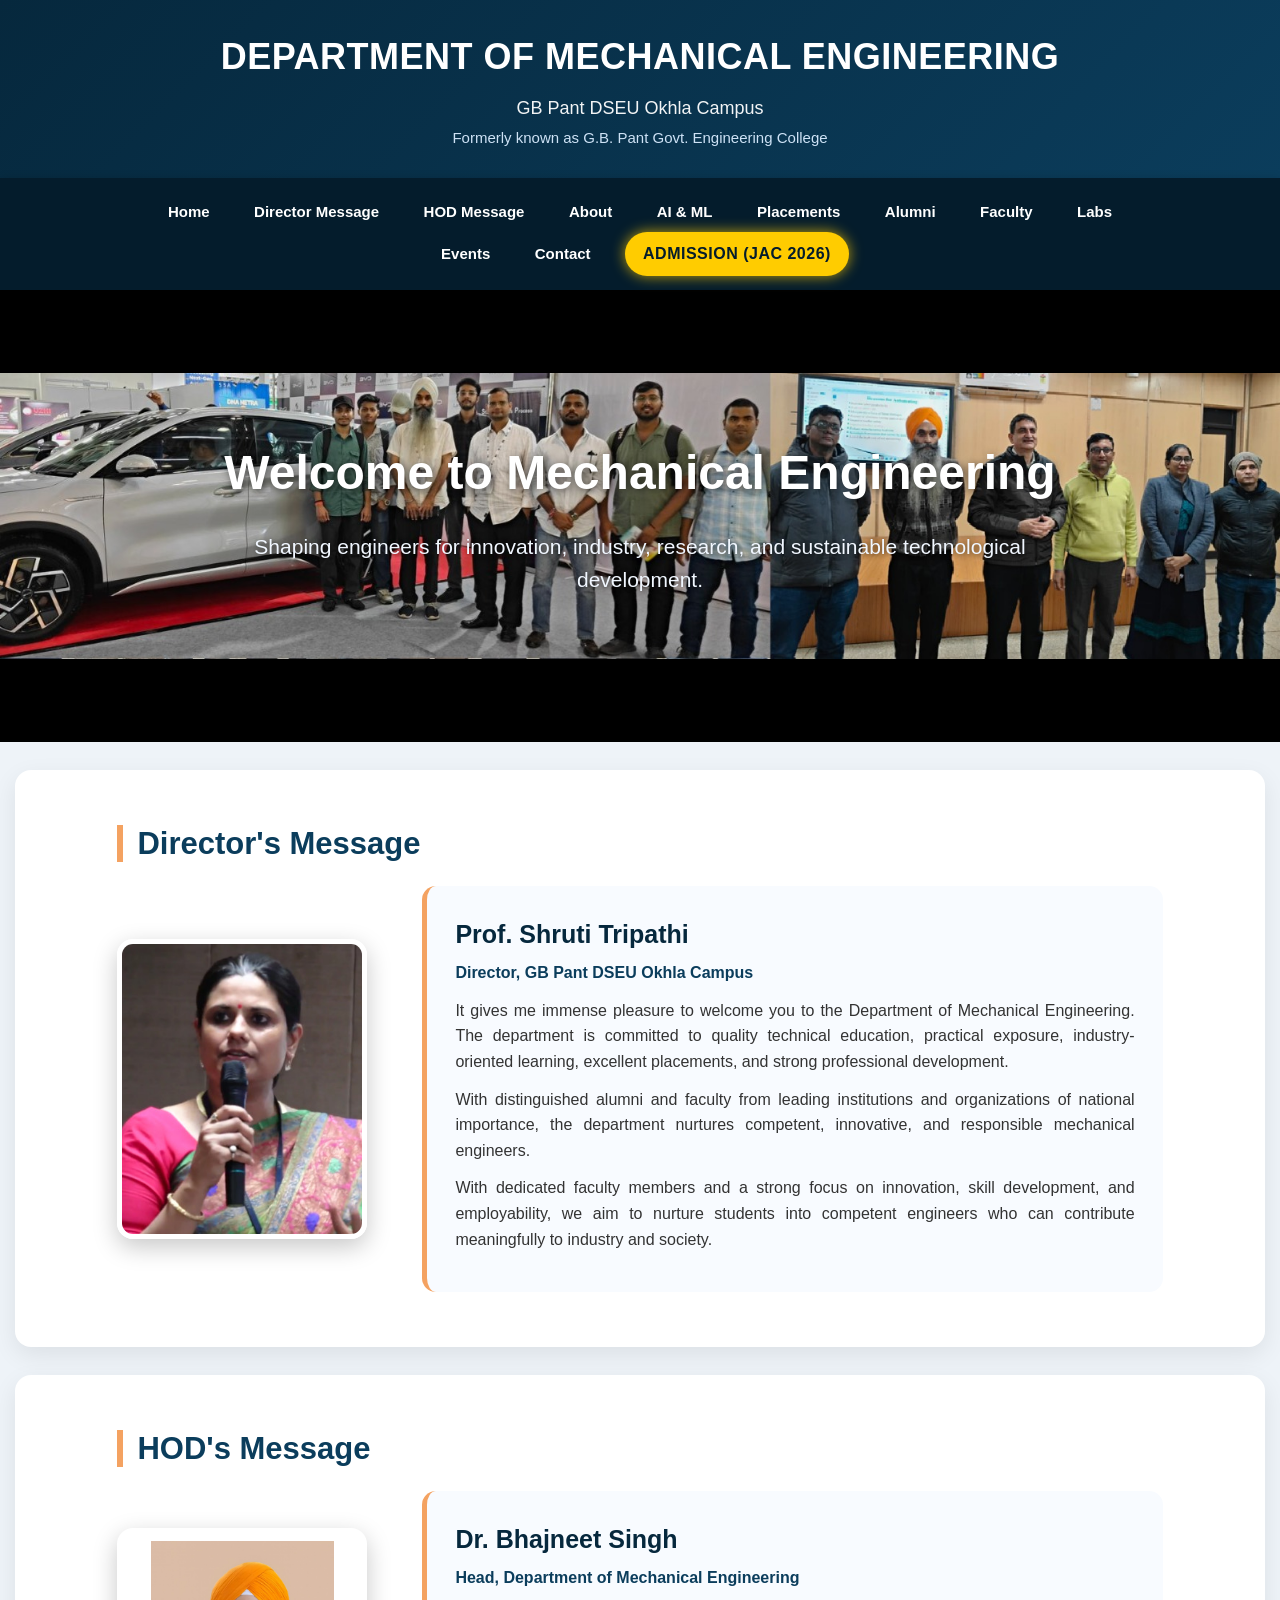
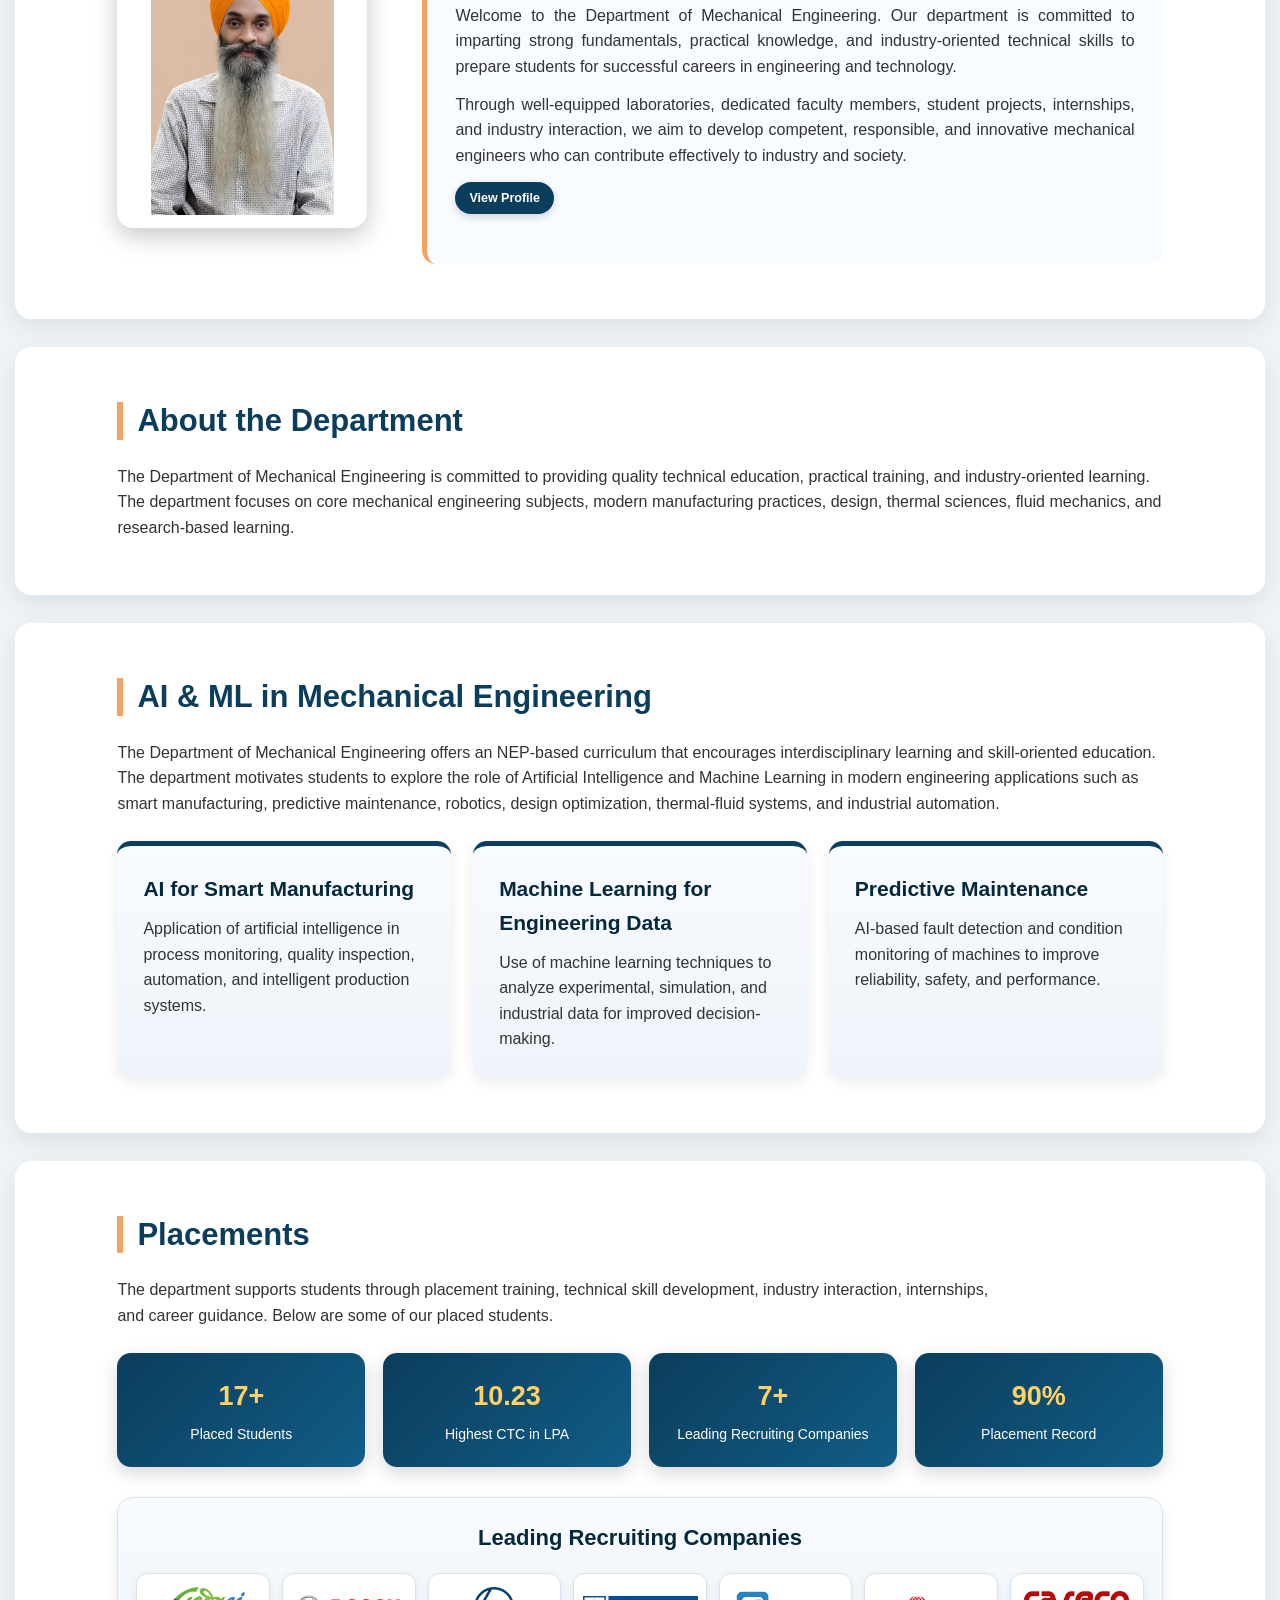
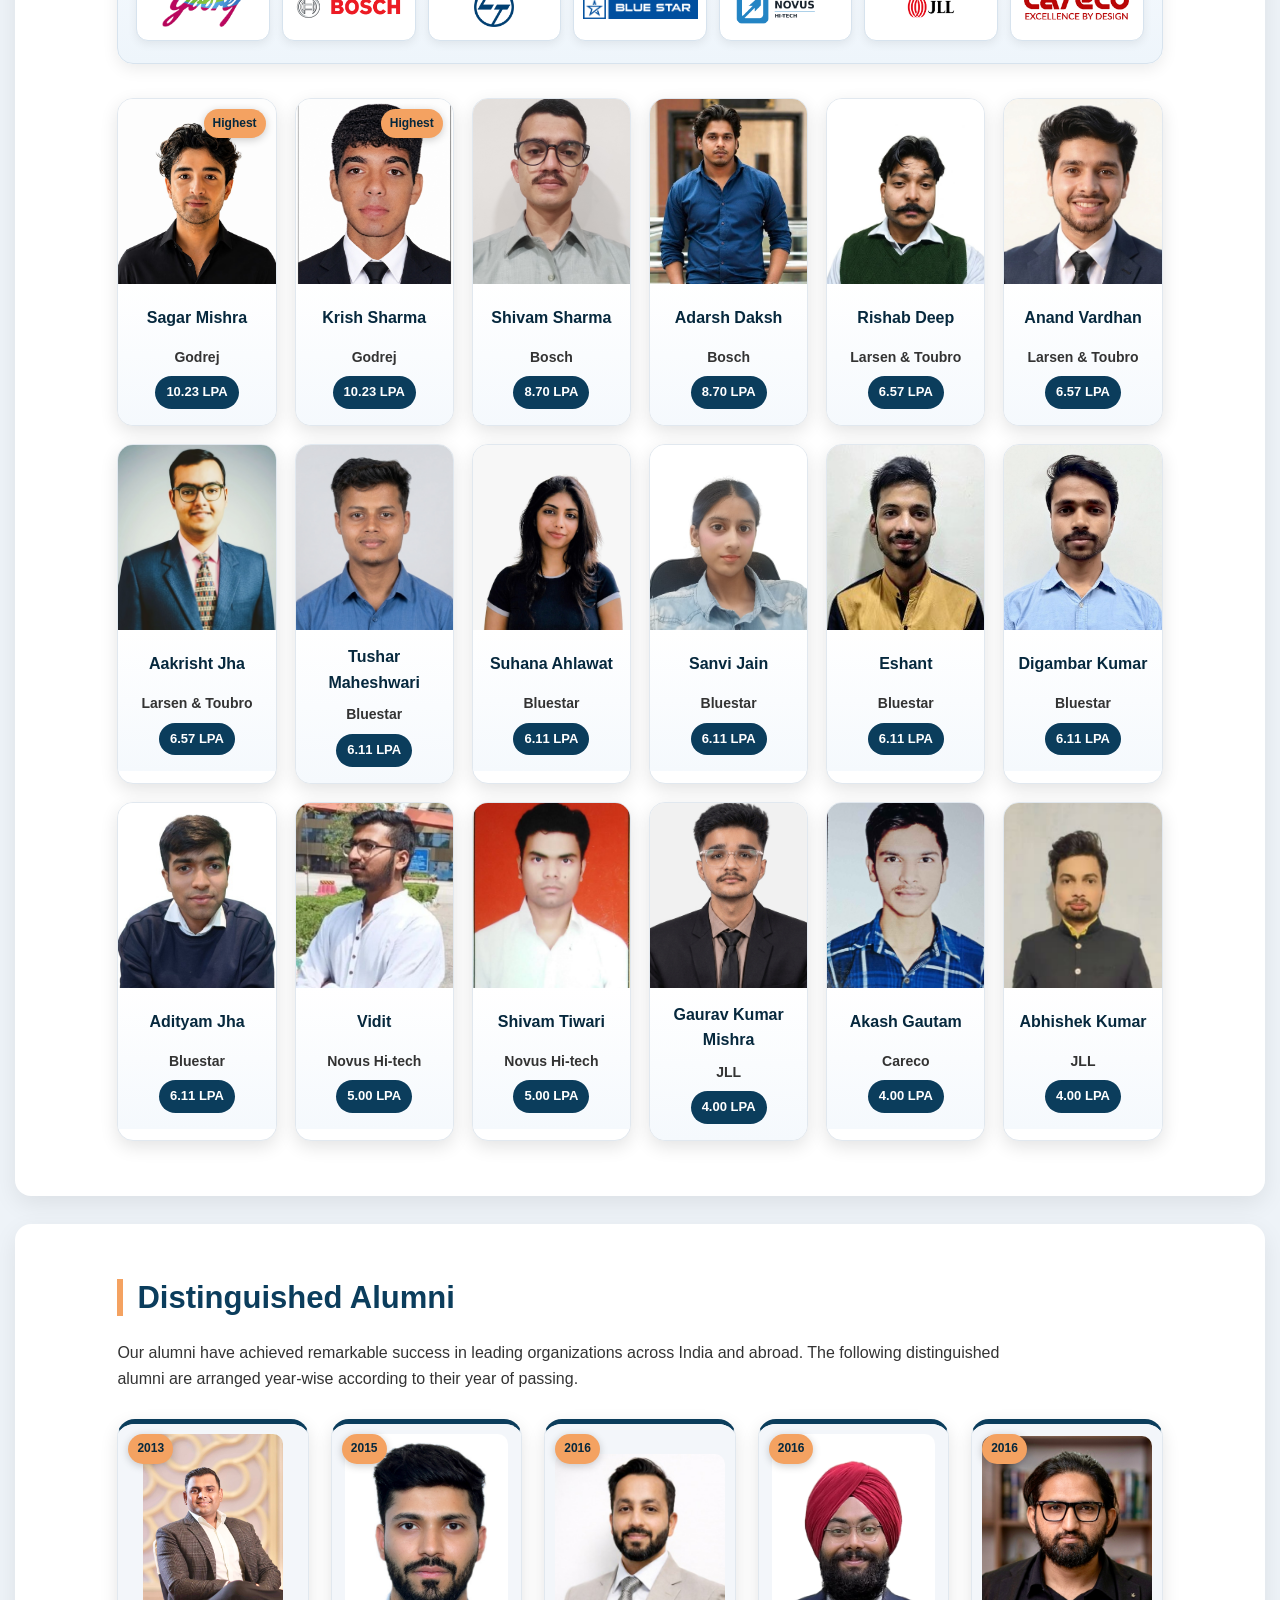
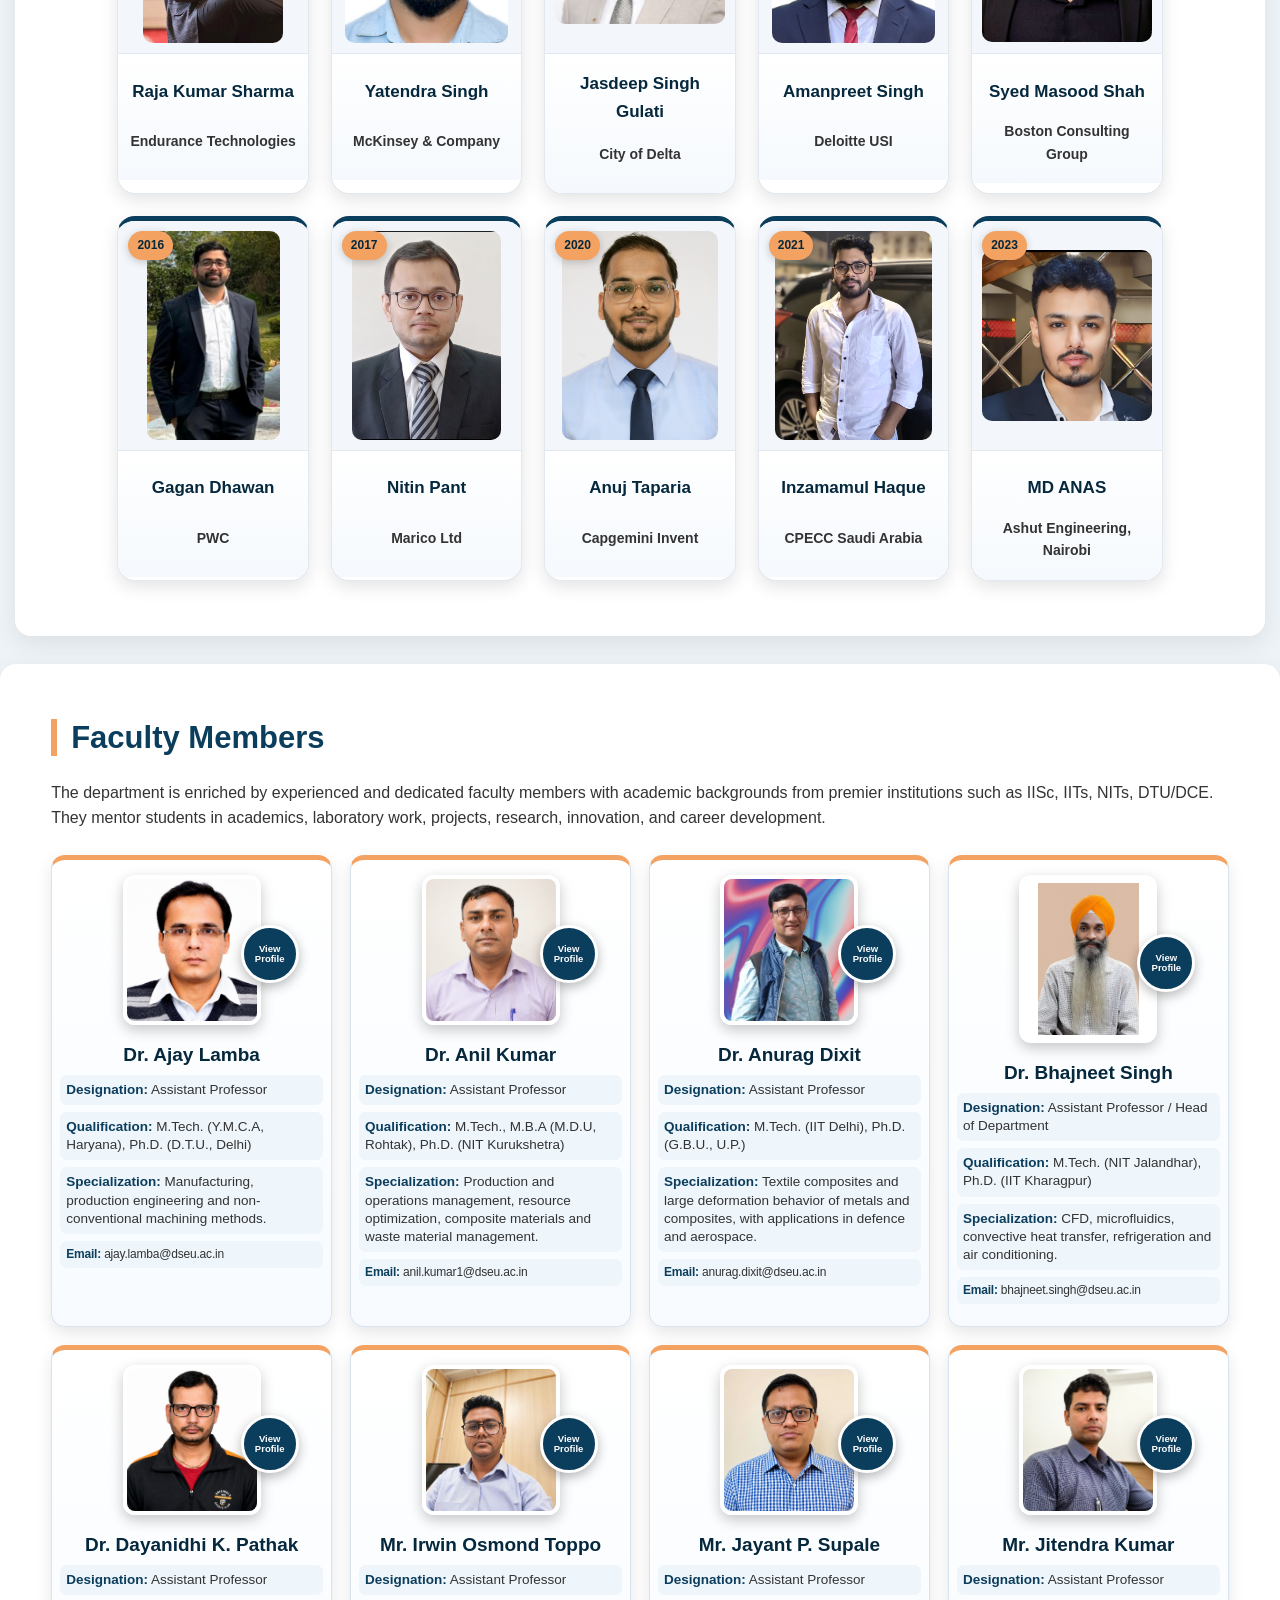
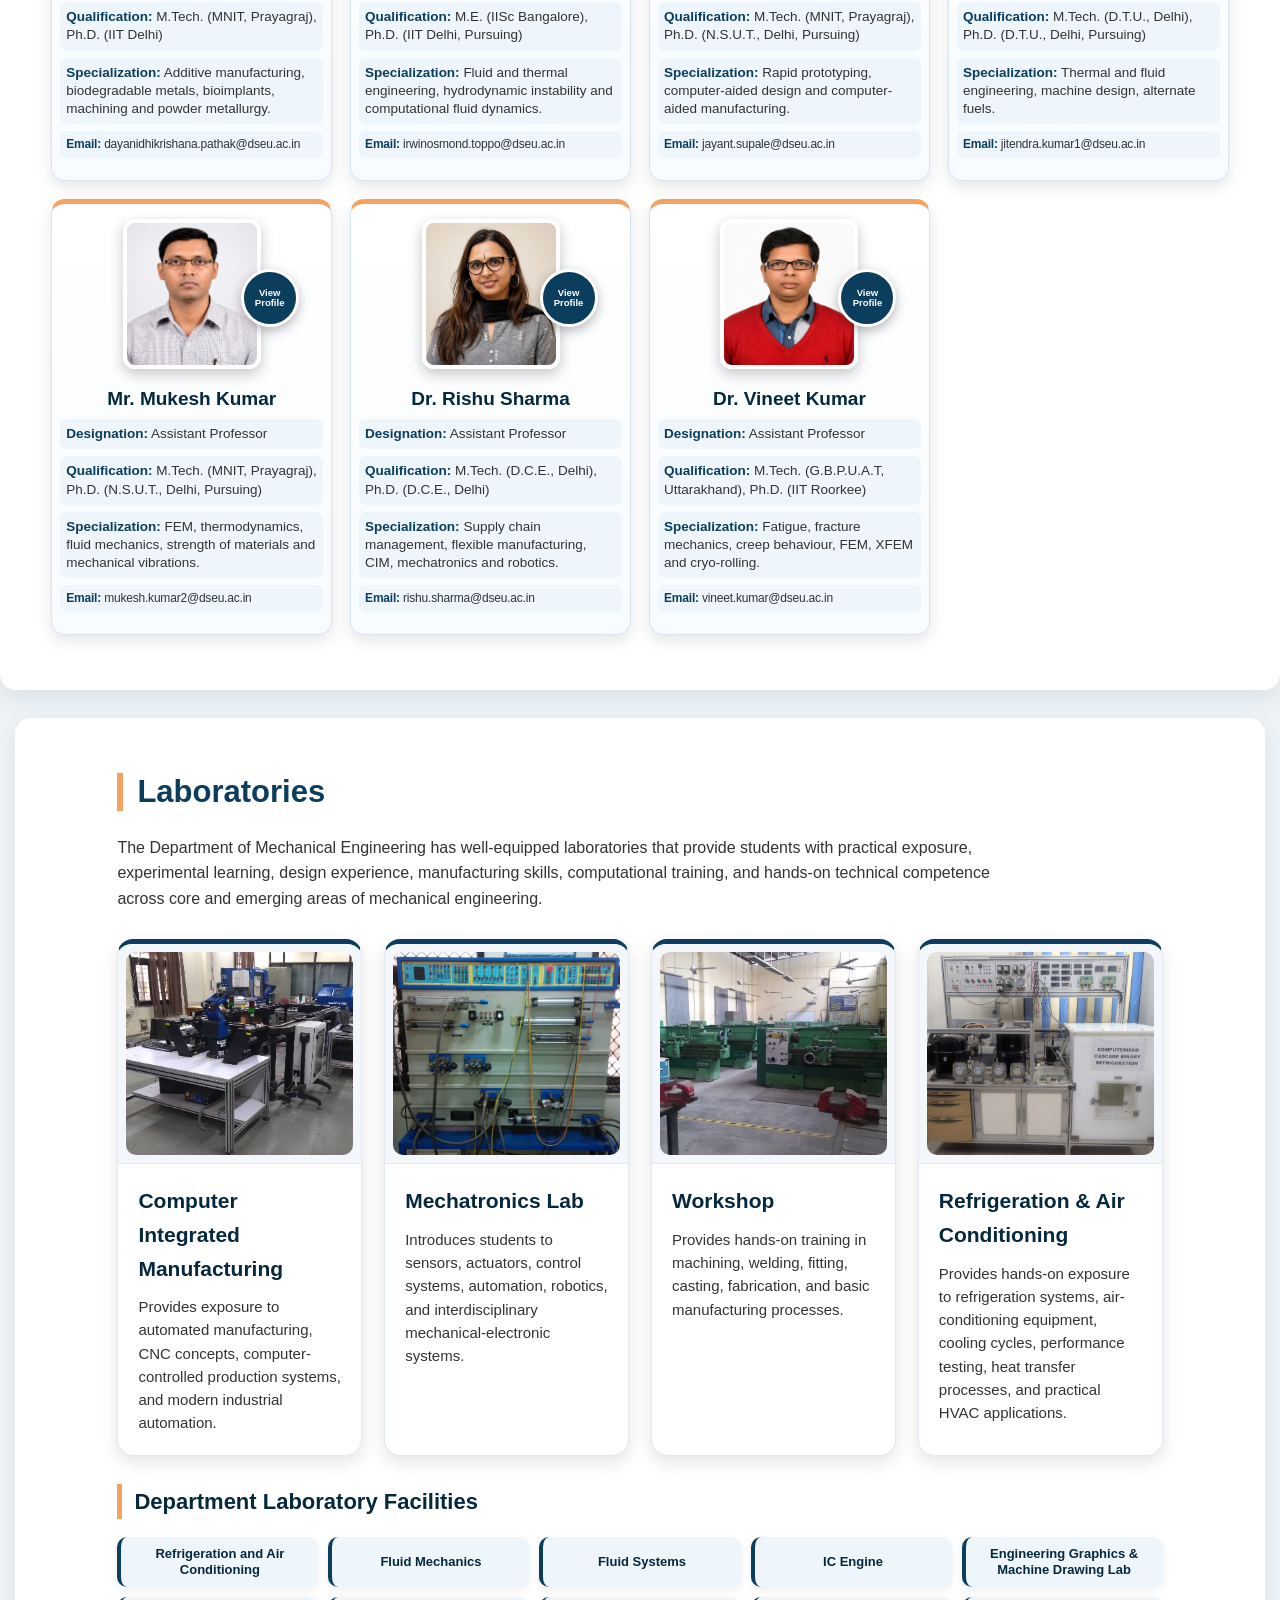
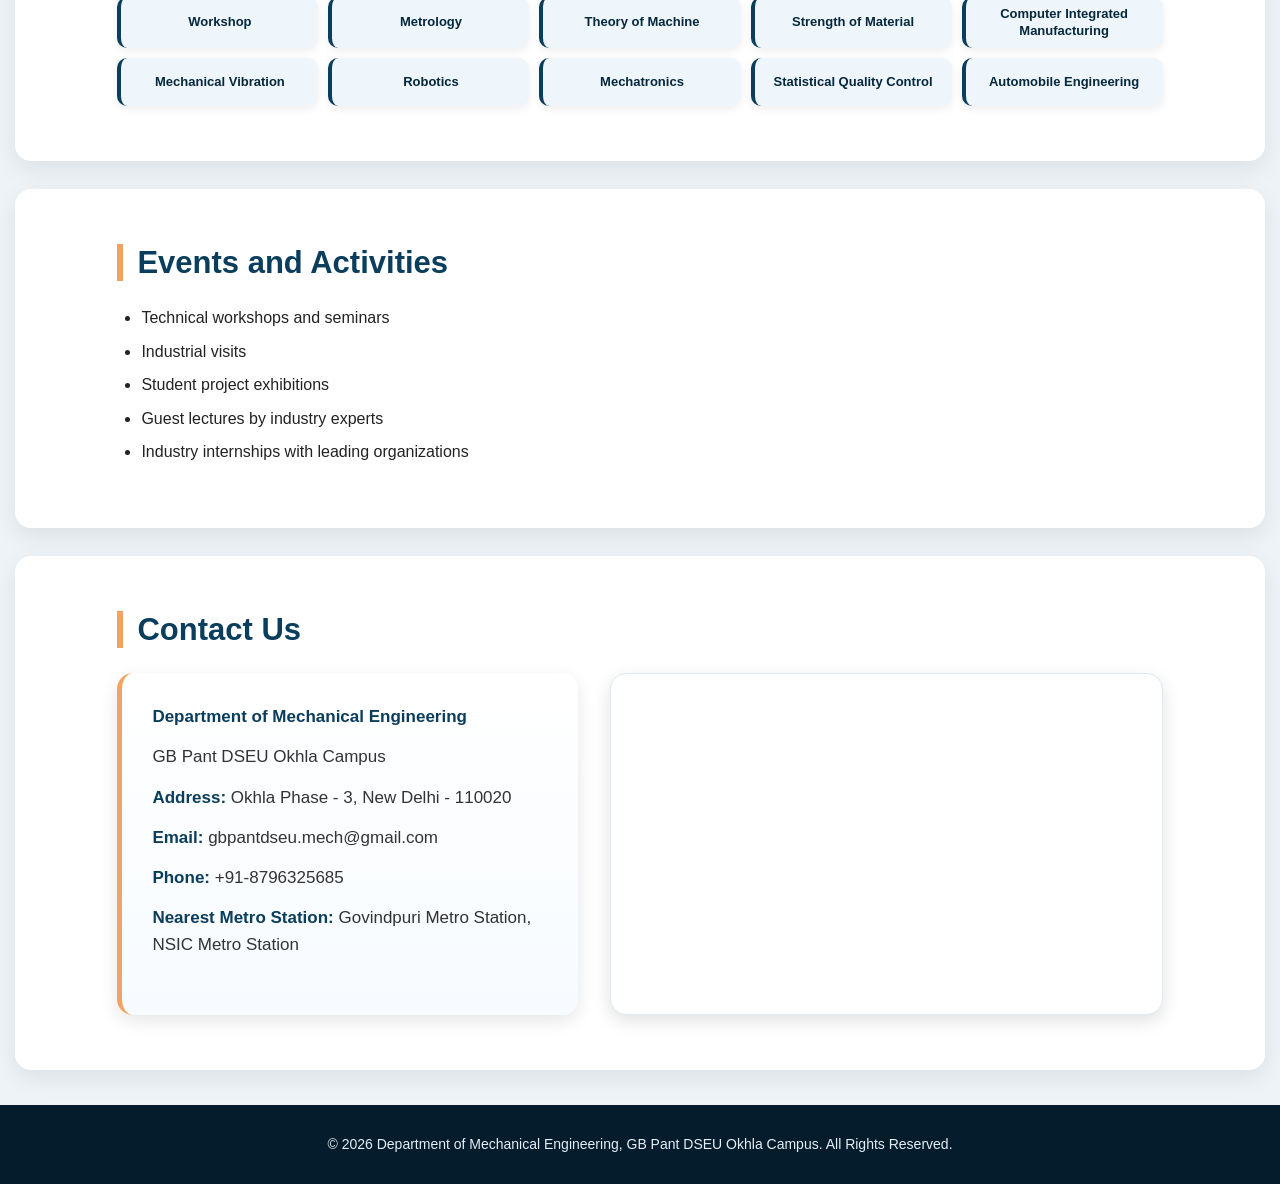
==== commit a0870e5d: "Update index.html" ====
--- a/index.html
+++ b/index.html
@@ -29,7 +29,7 @@
     <a href="#labs">Labs</a>
     <a href="#events">Events</a>
     <a href="#contact">Contact</a>
-    <a href="https://jacdelhi.admissions.nic.in/" target="_blank" class="apply-now-link">Admission 2026</a>
+    <a href="https://jacdelhi.admissions.nic.in/" target="_blank" class="apply-now-link">Admission (JAC 2026)</a>
   </nav>
 
   <div class="hero" id="home">
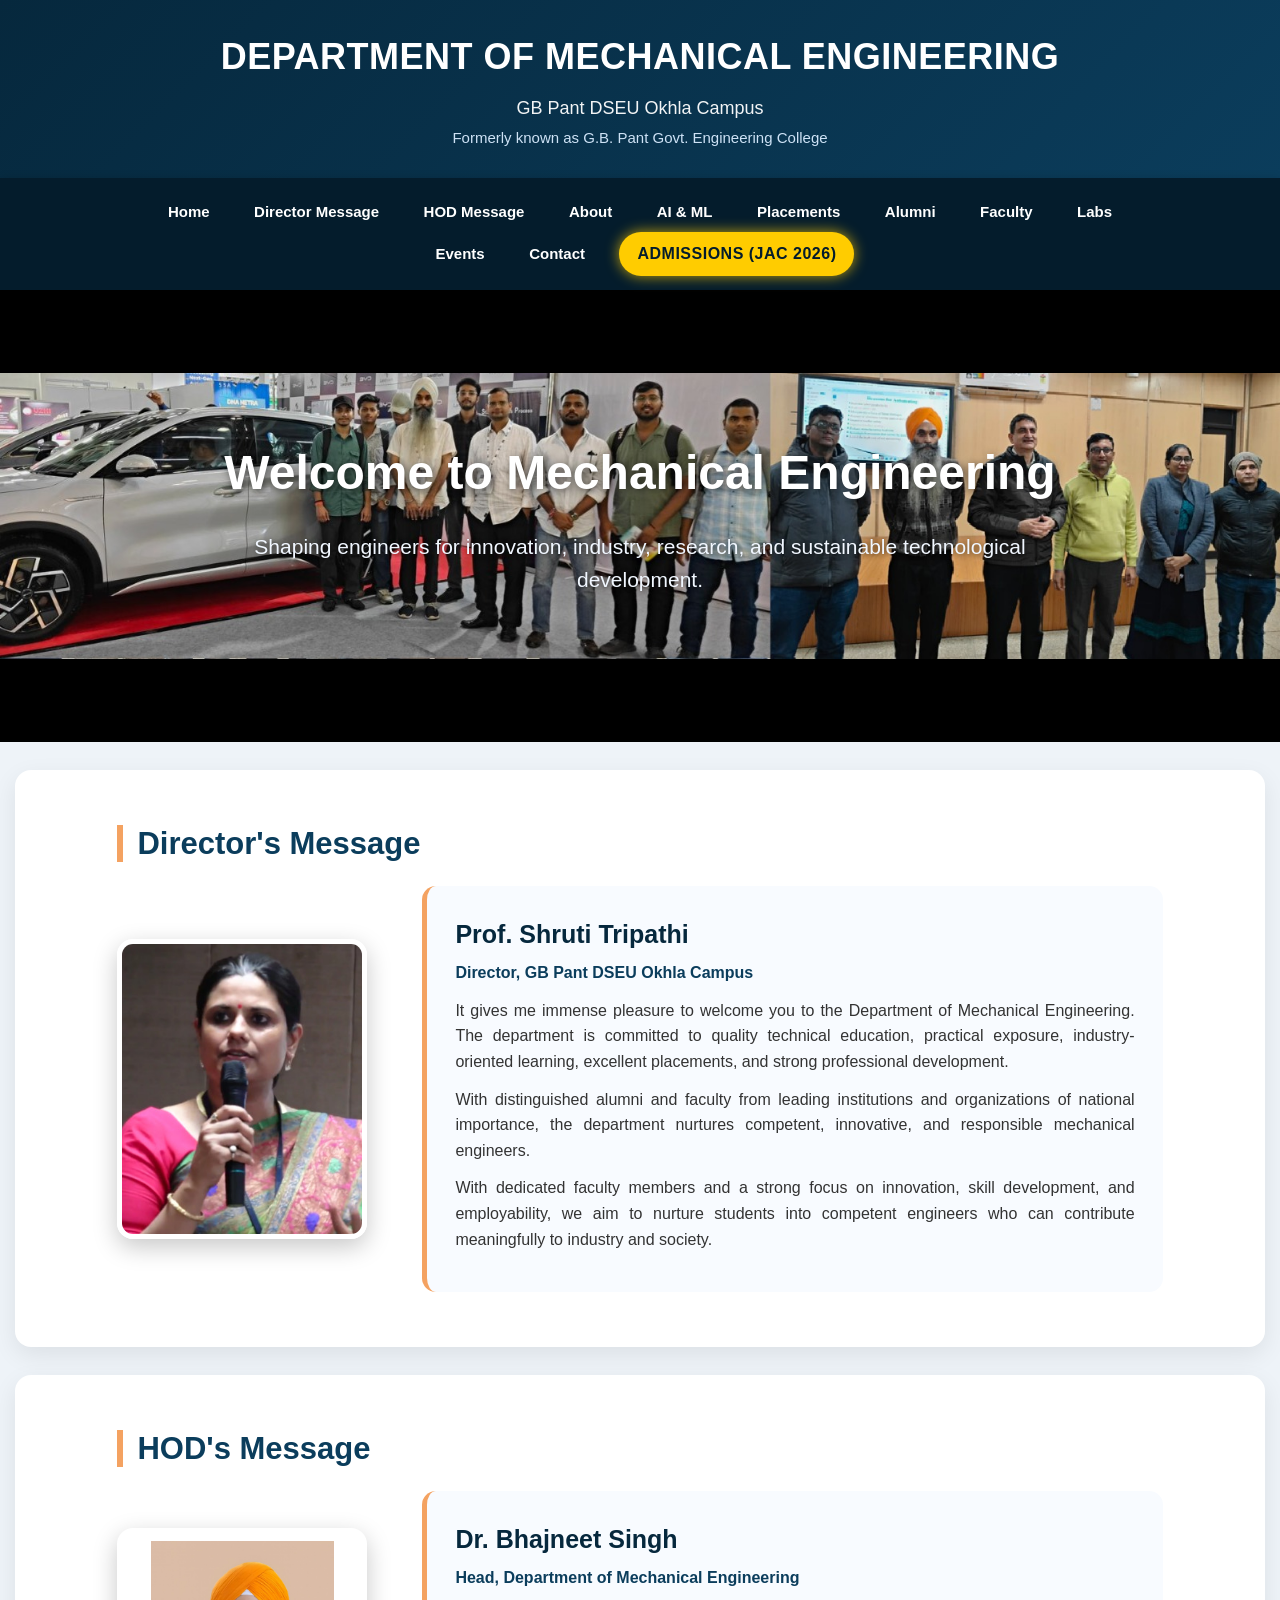
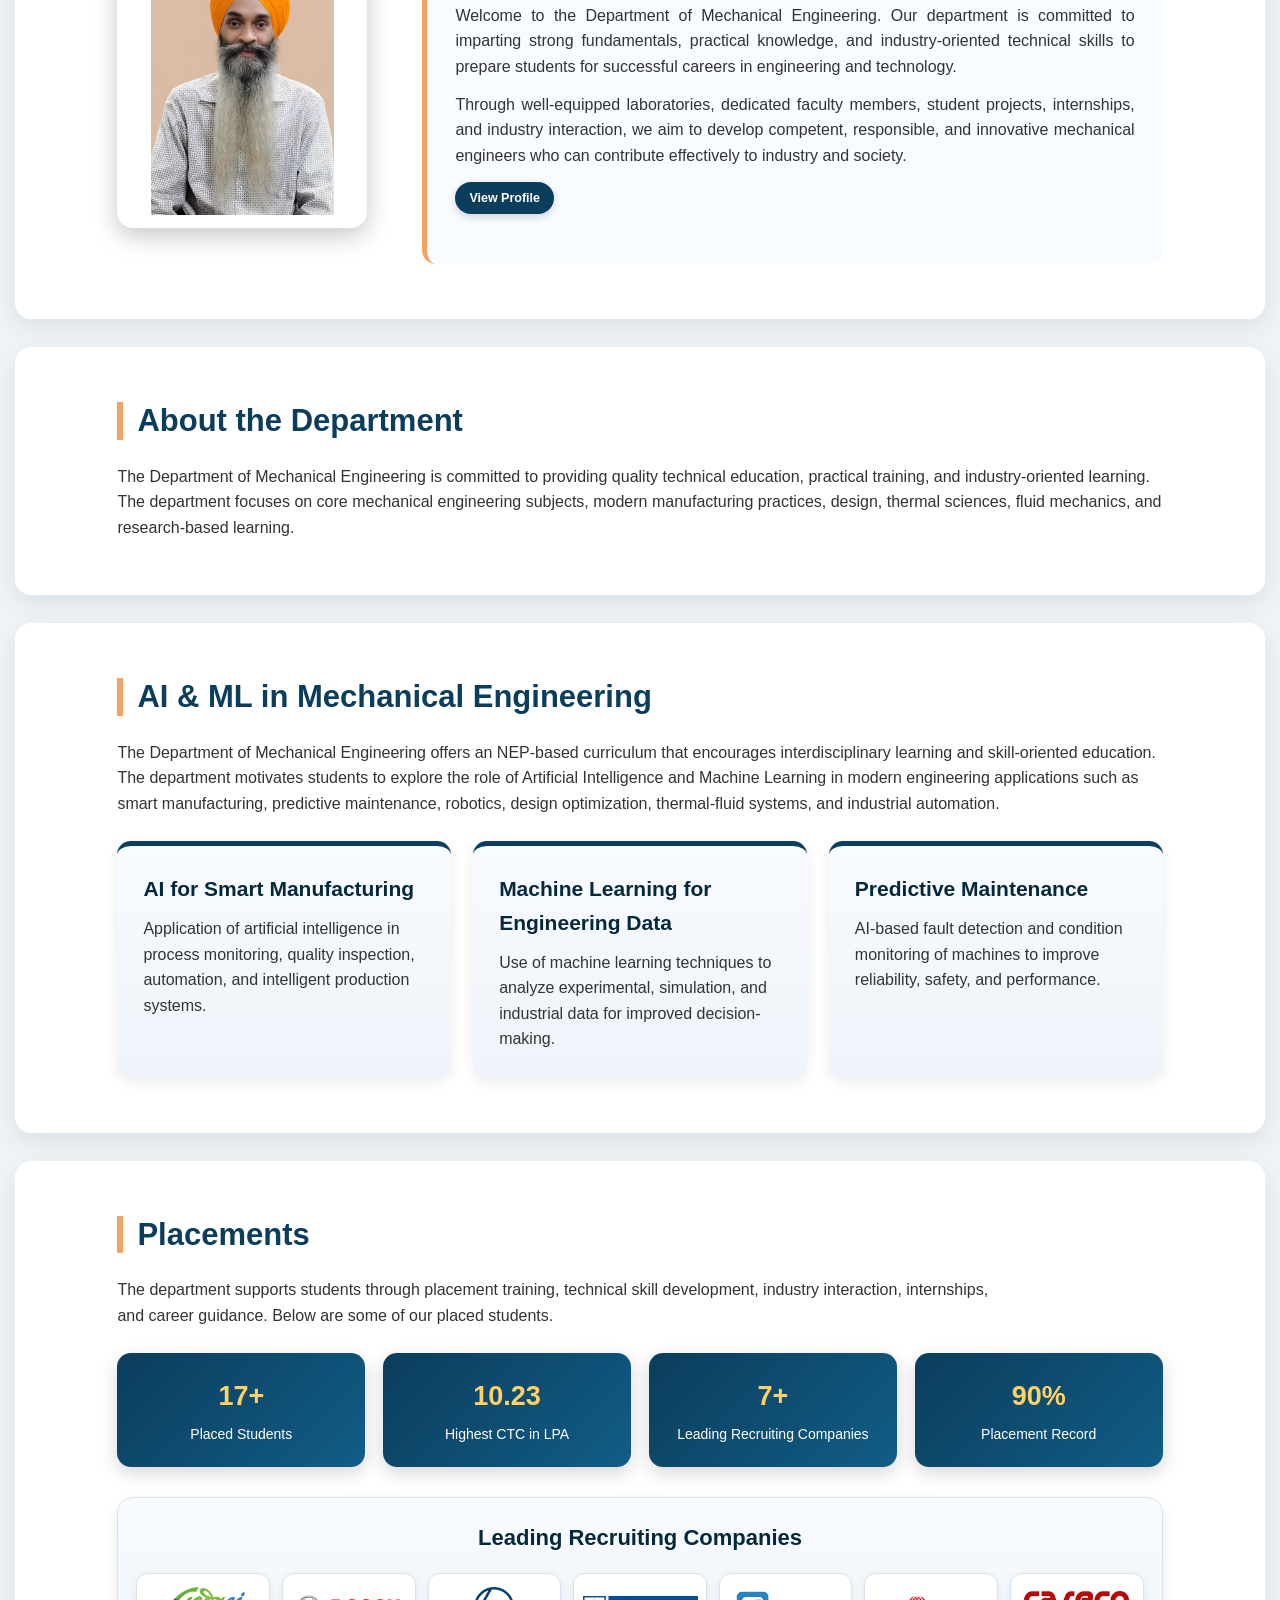
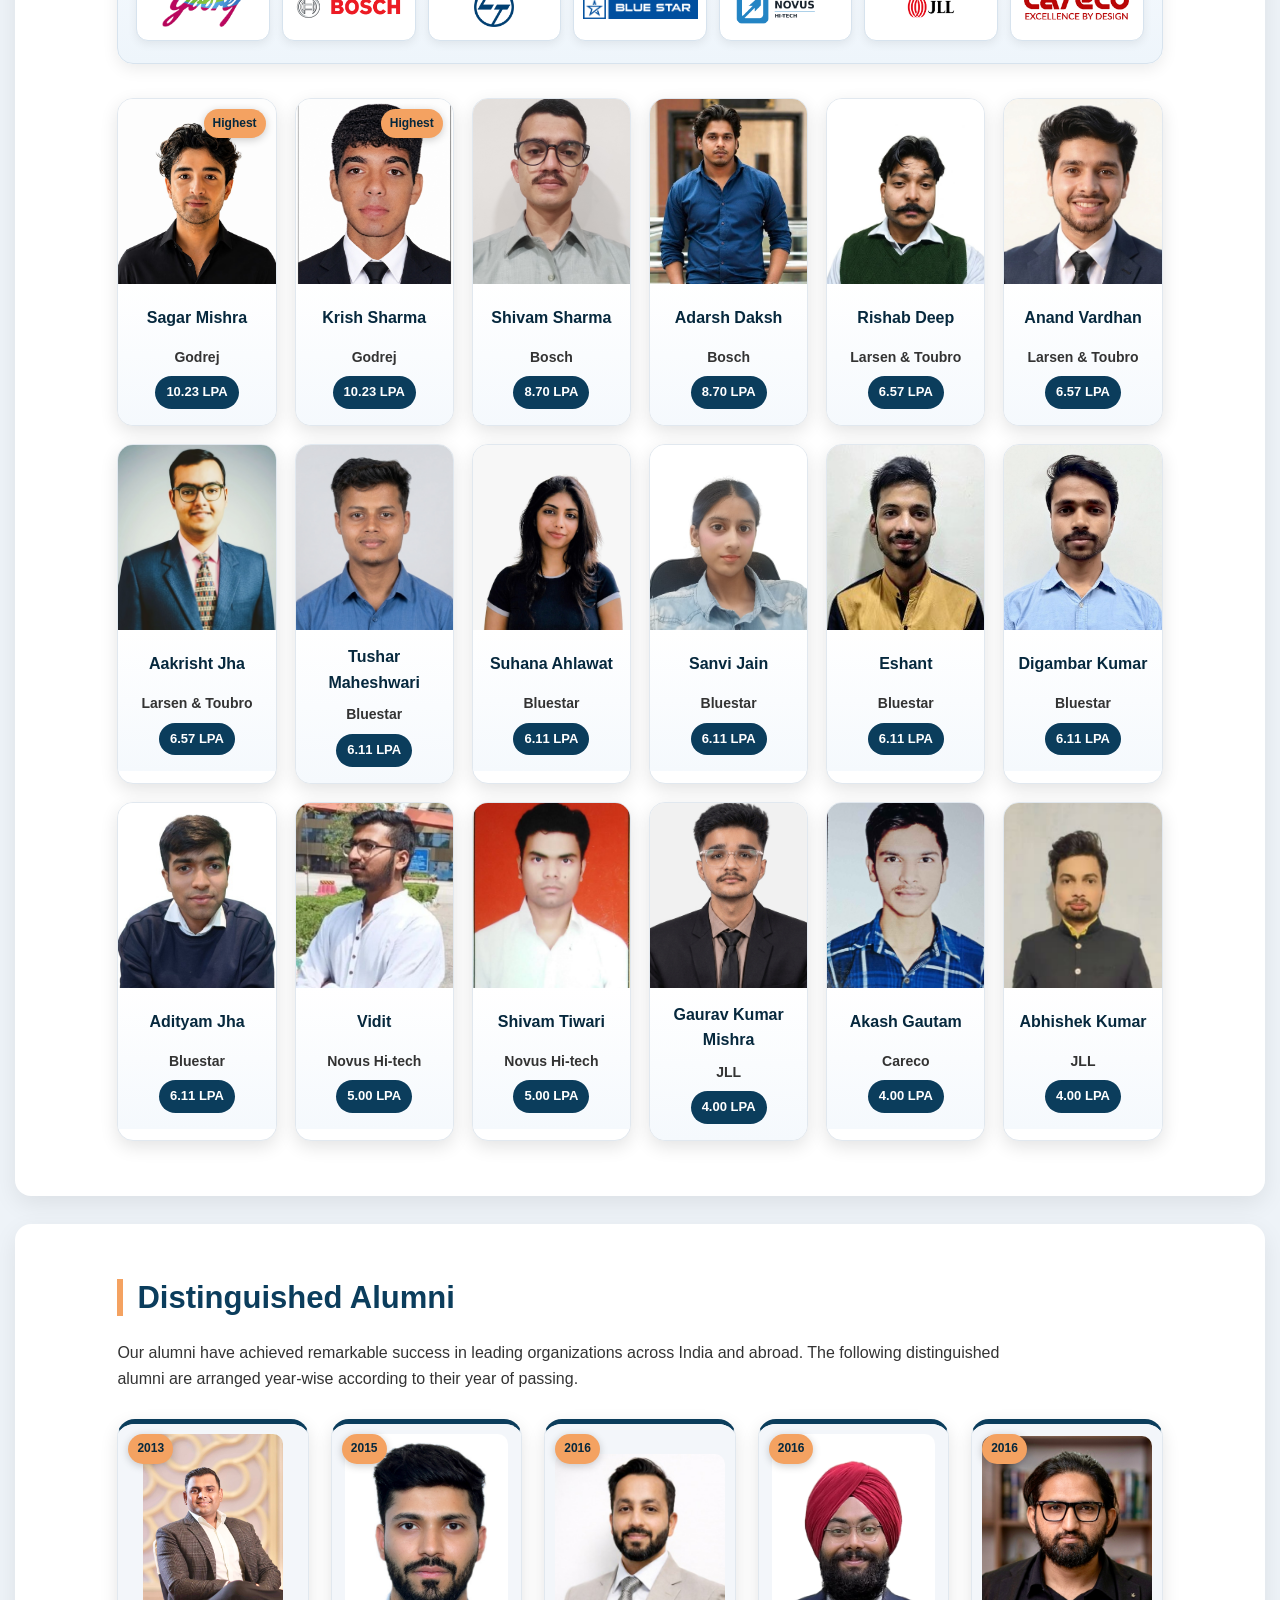
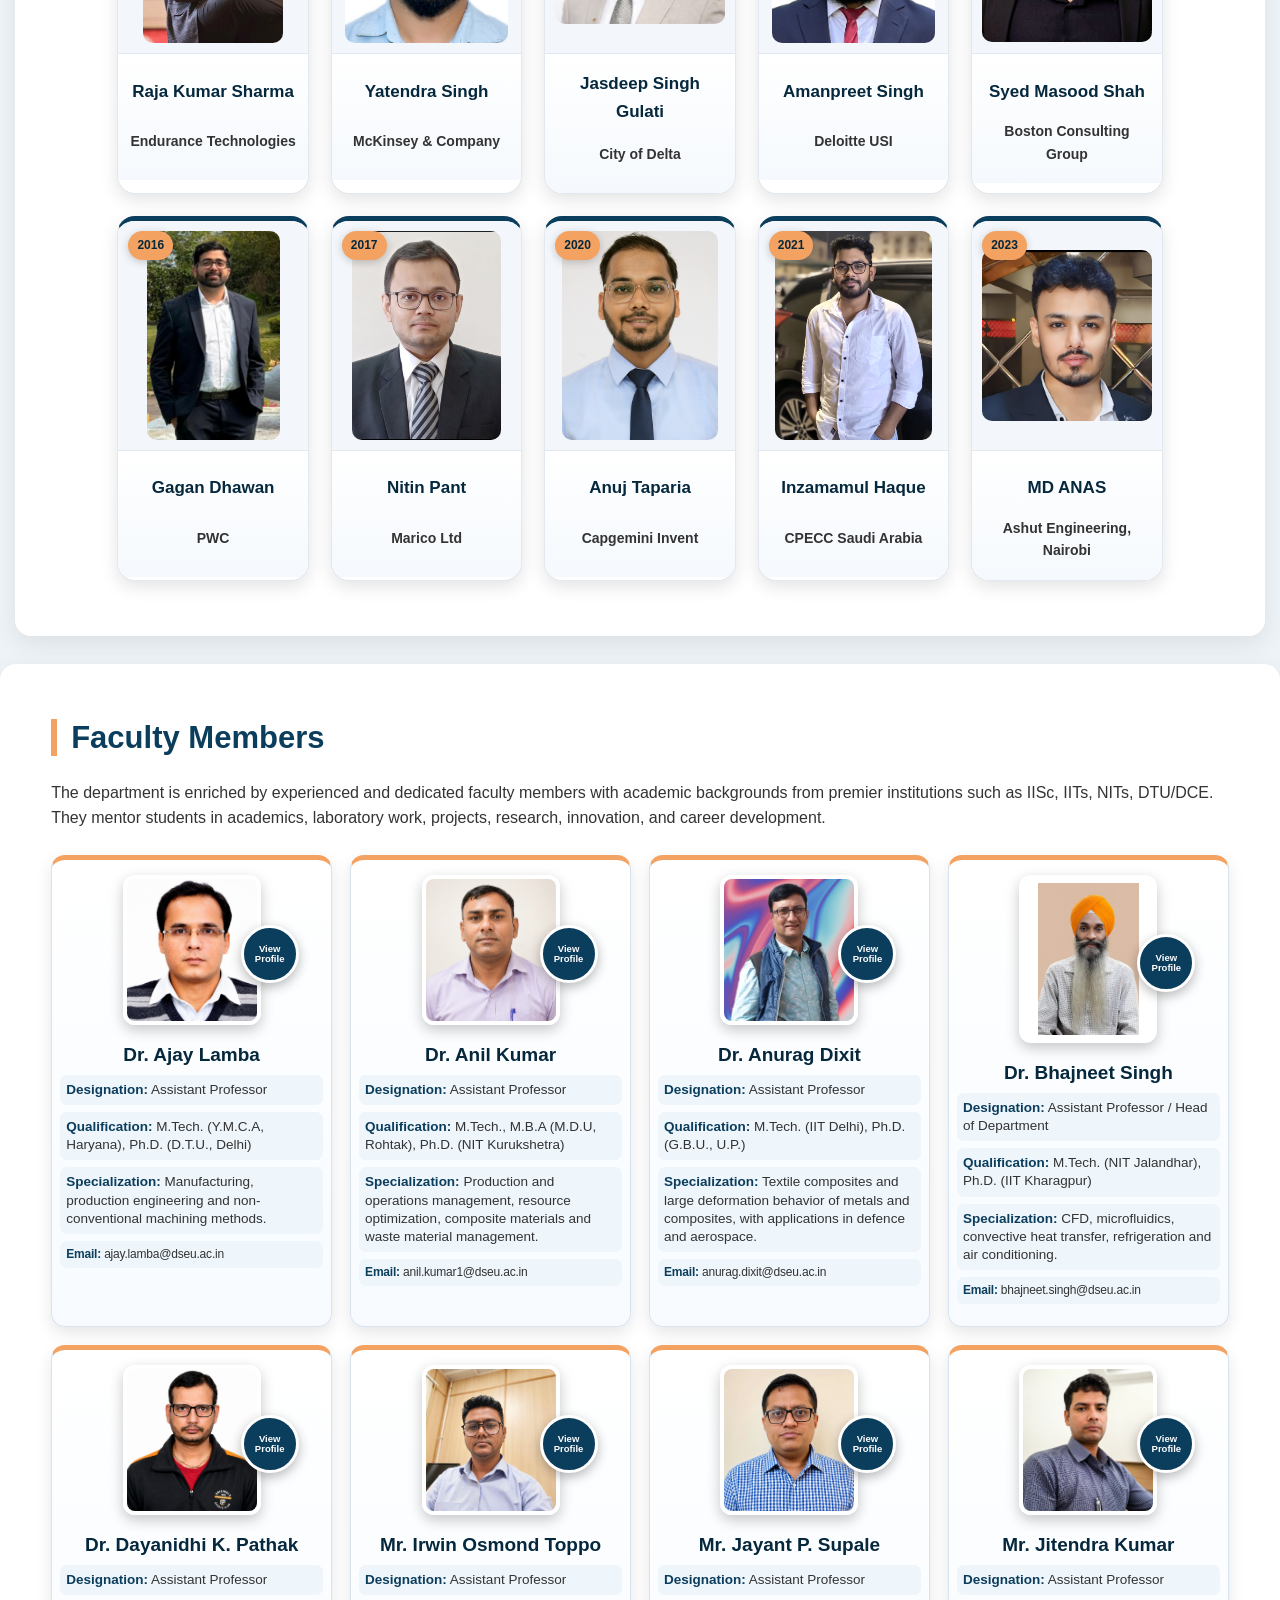
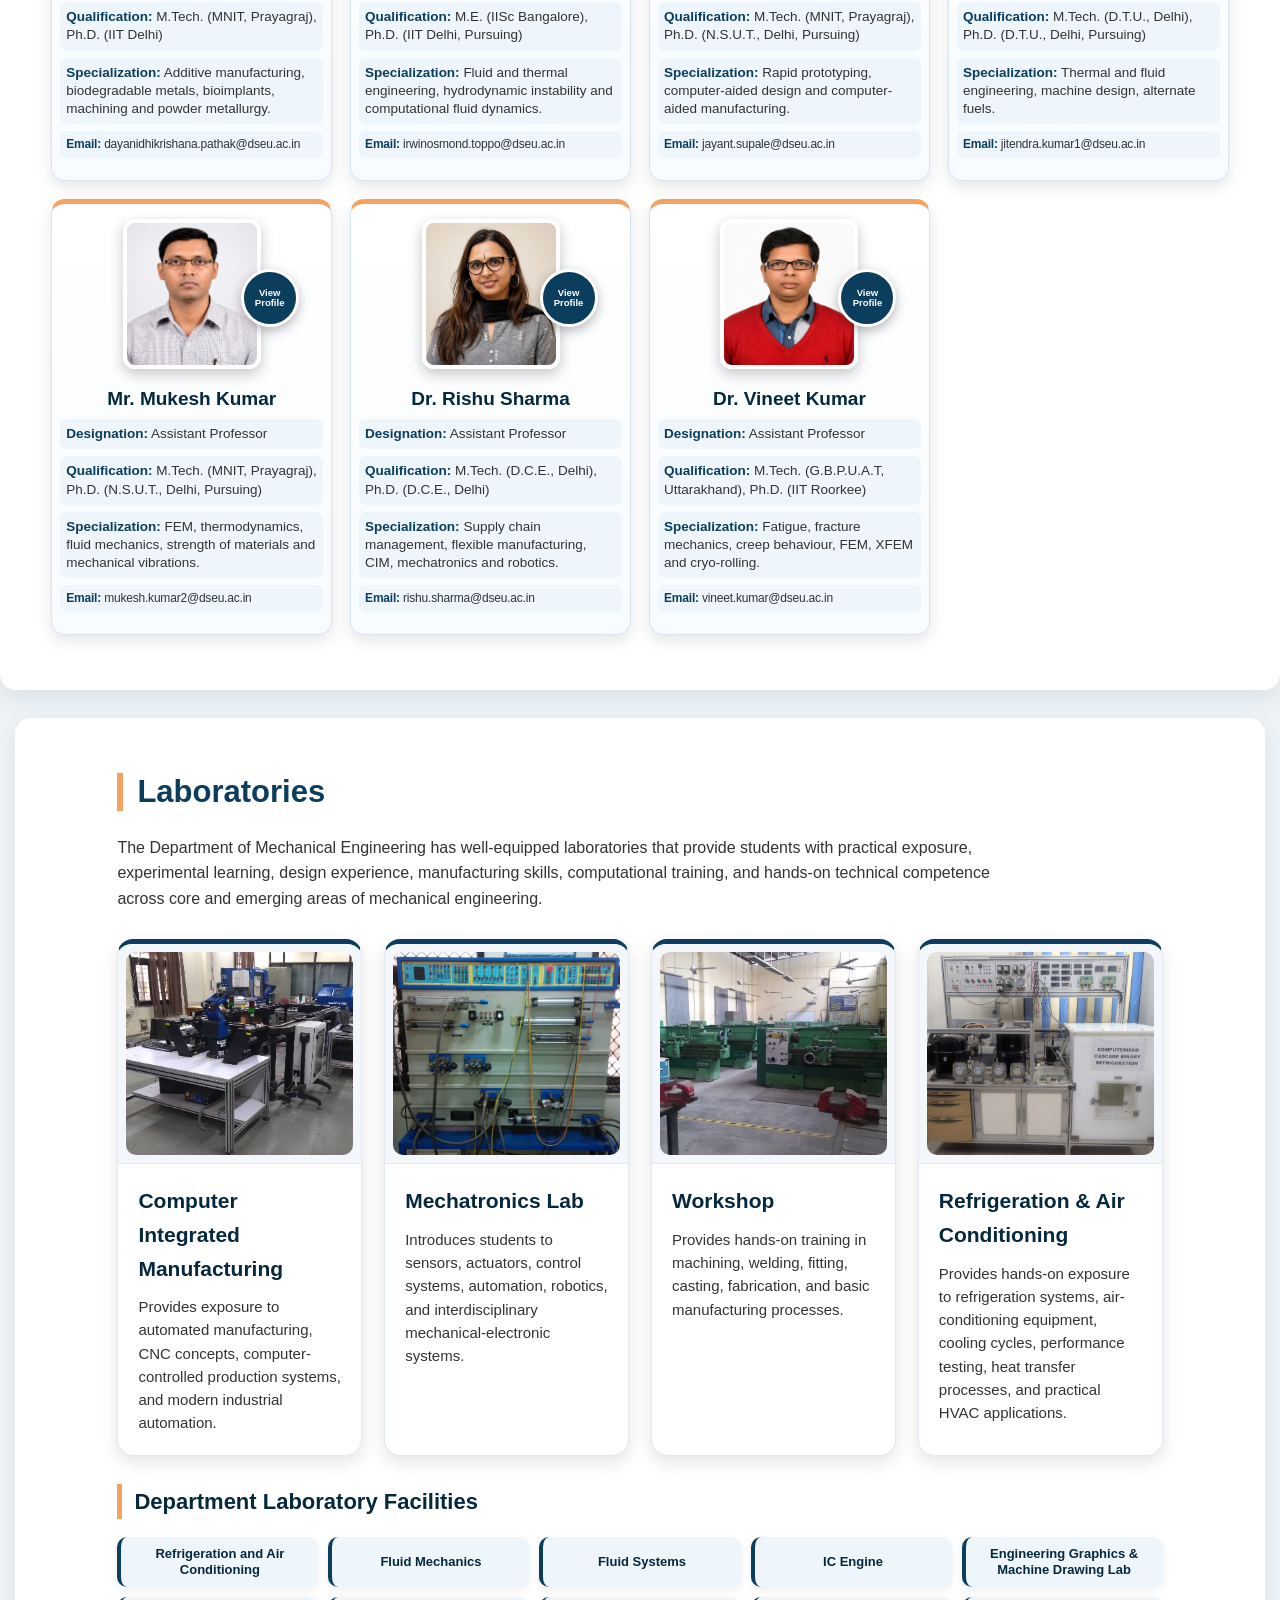
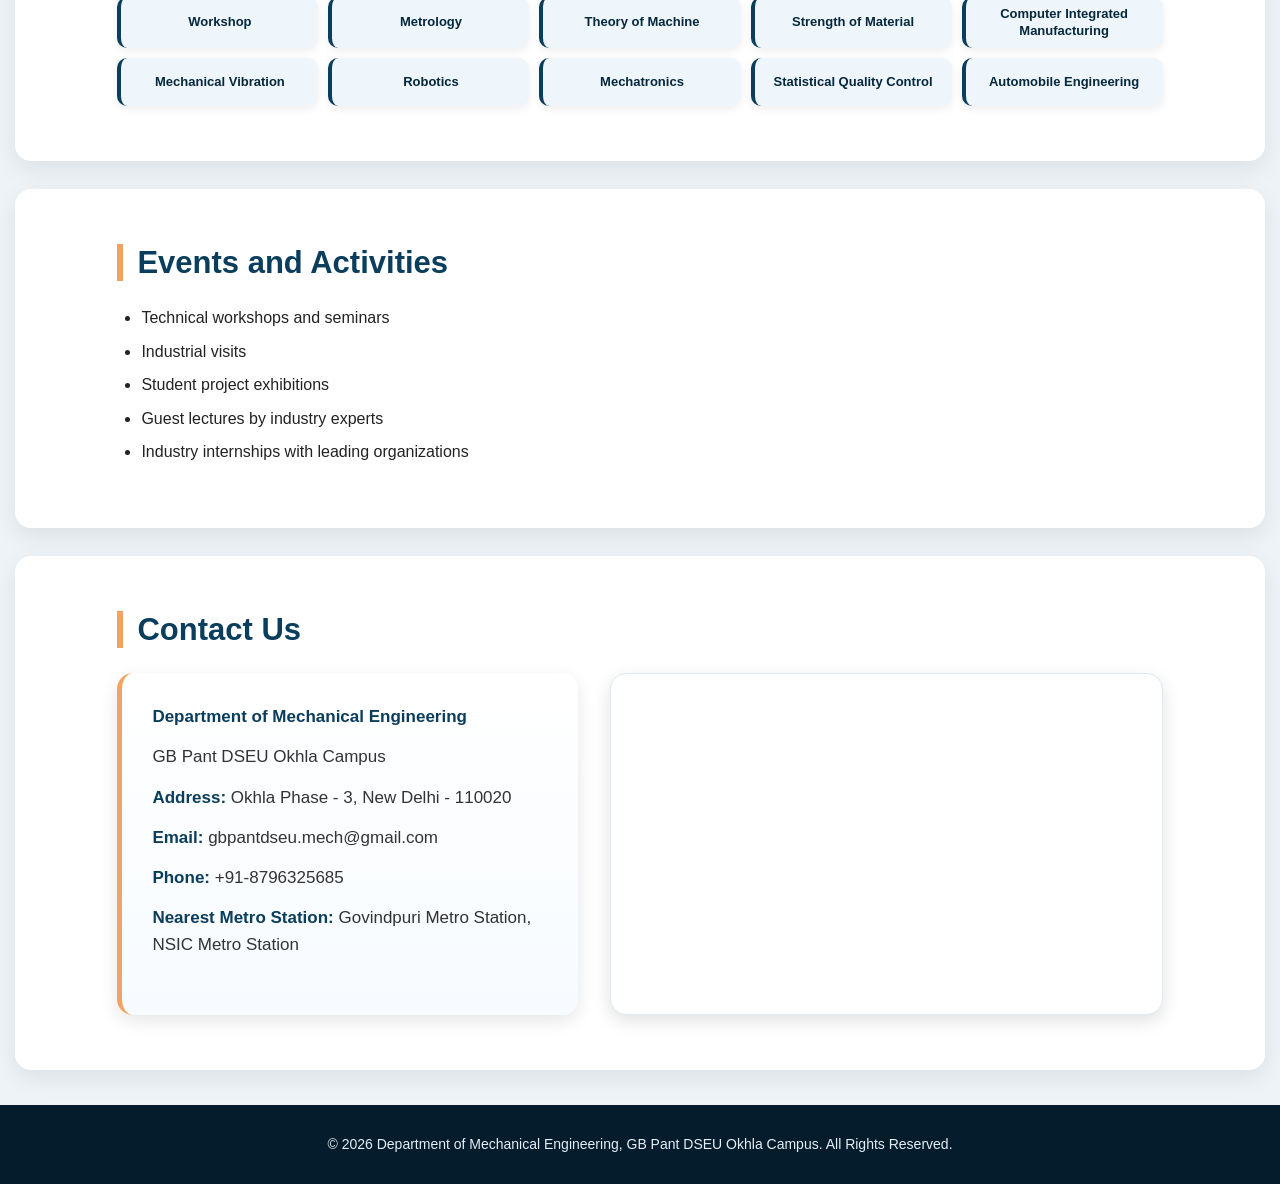
==== commit 7807a665: "Update index.html" ====
--- a/index.html
+++ b/index.html
@@ -29,7 +29,7 @@
     <a href="#labs">Labs</a>
     <a href="#events">Events</a>
     <a href="#contact">Contact</a>
-    <a href="https://jacdelhi.admissions.nic.in/" target="_blank" class="apply-now-link">Admission (JAC 2026)</a>
+    <a href="https://jacdelhi.admissions.nic.in/" target="_blank" class="apply-now-link">Admissions (JAC 2026)</a>
   </nav>
 
   <div class="hero" id="home">
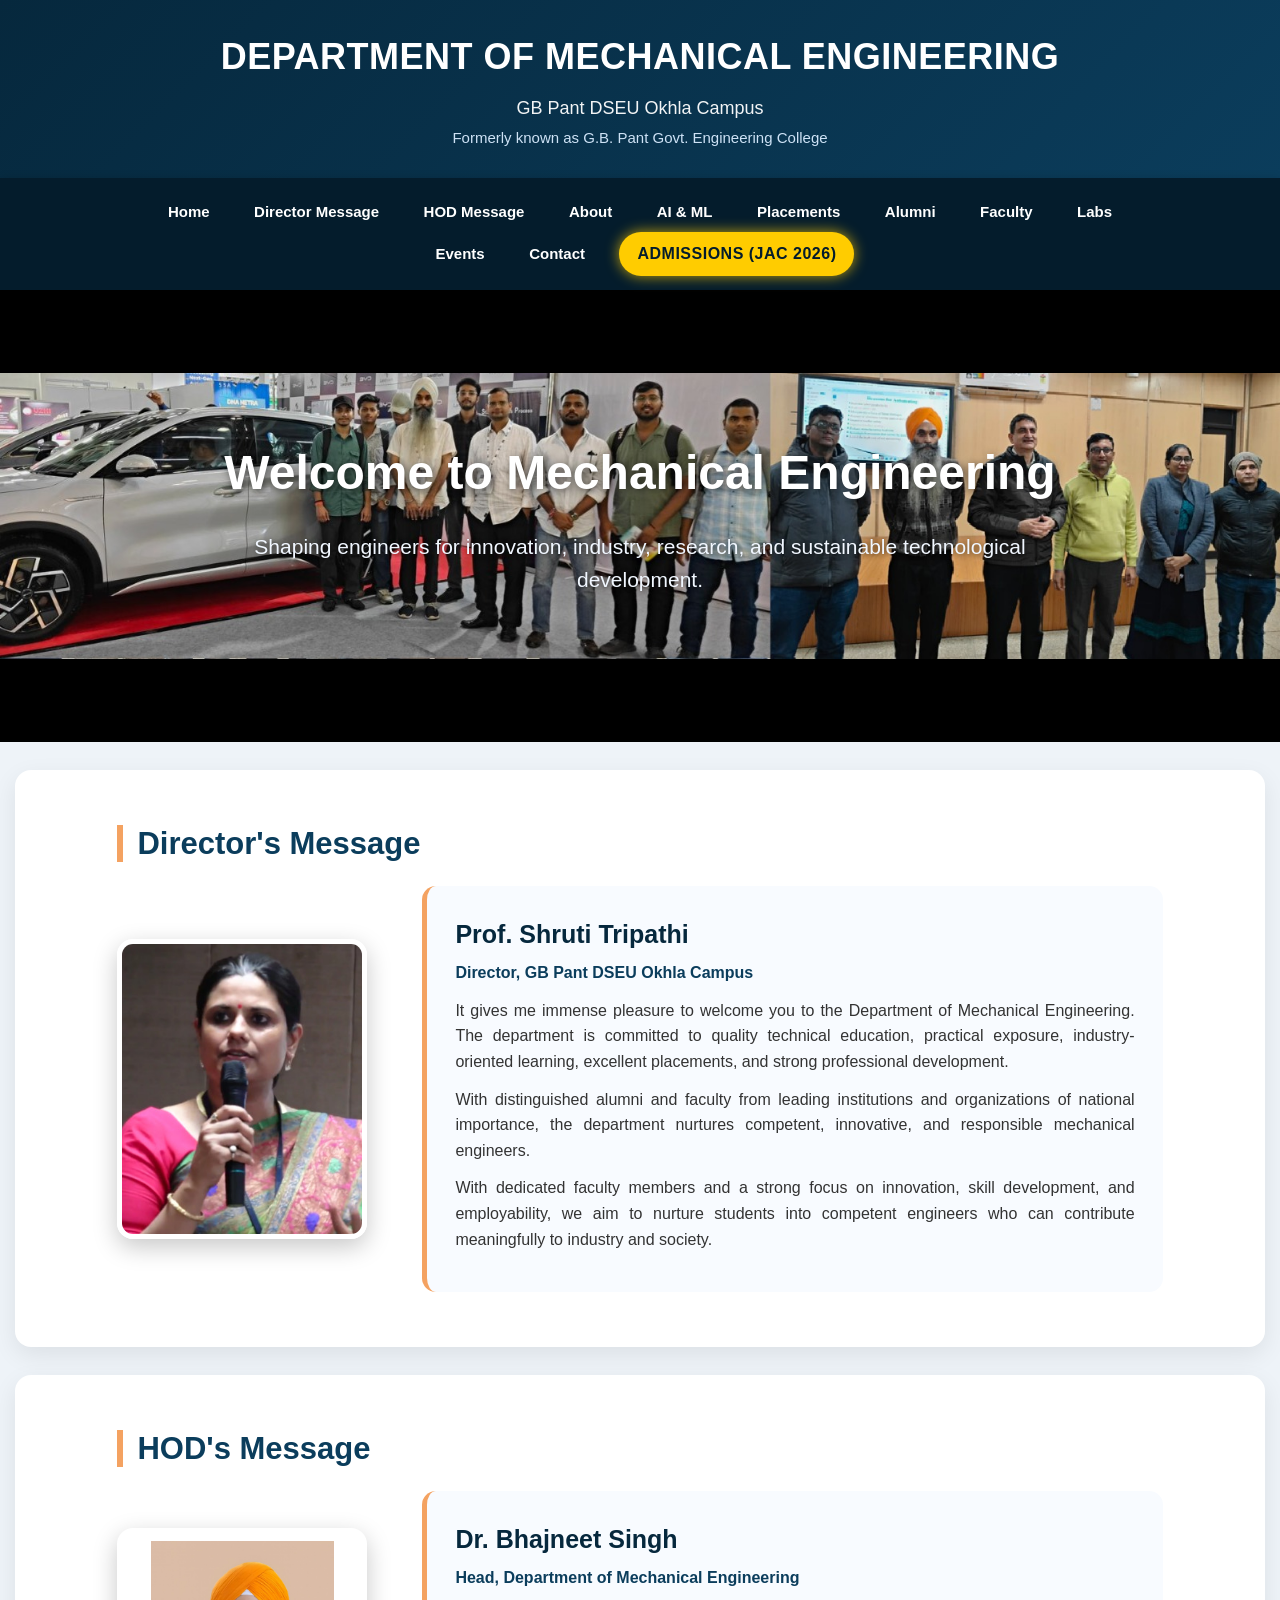
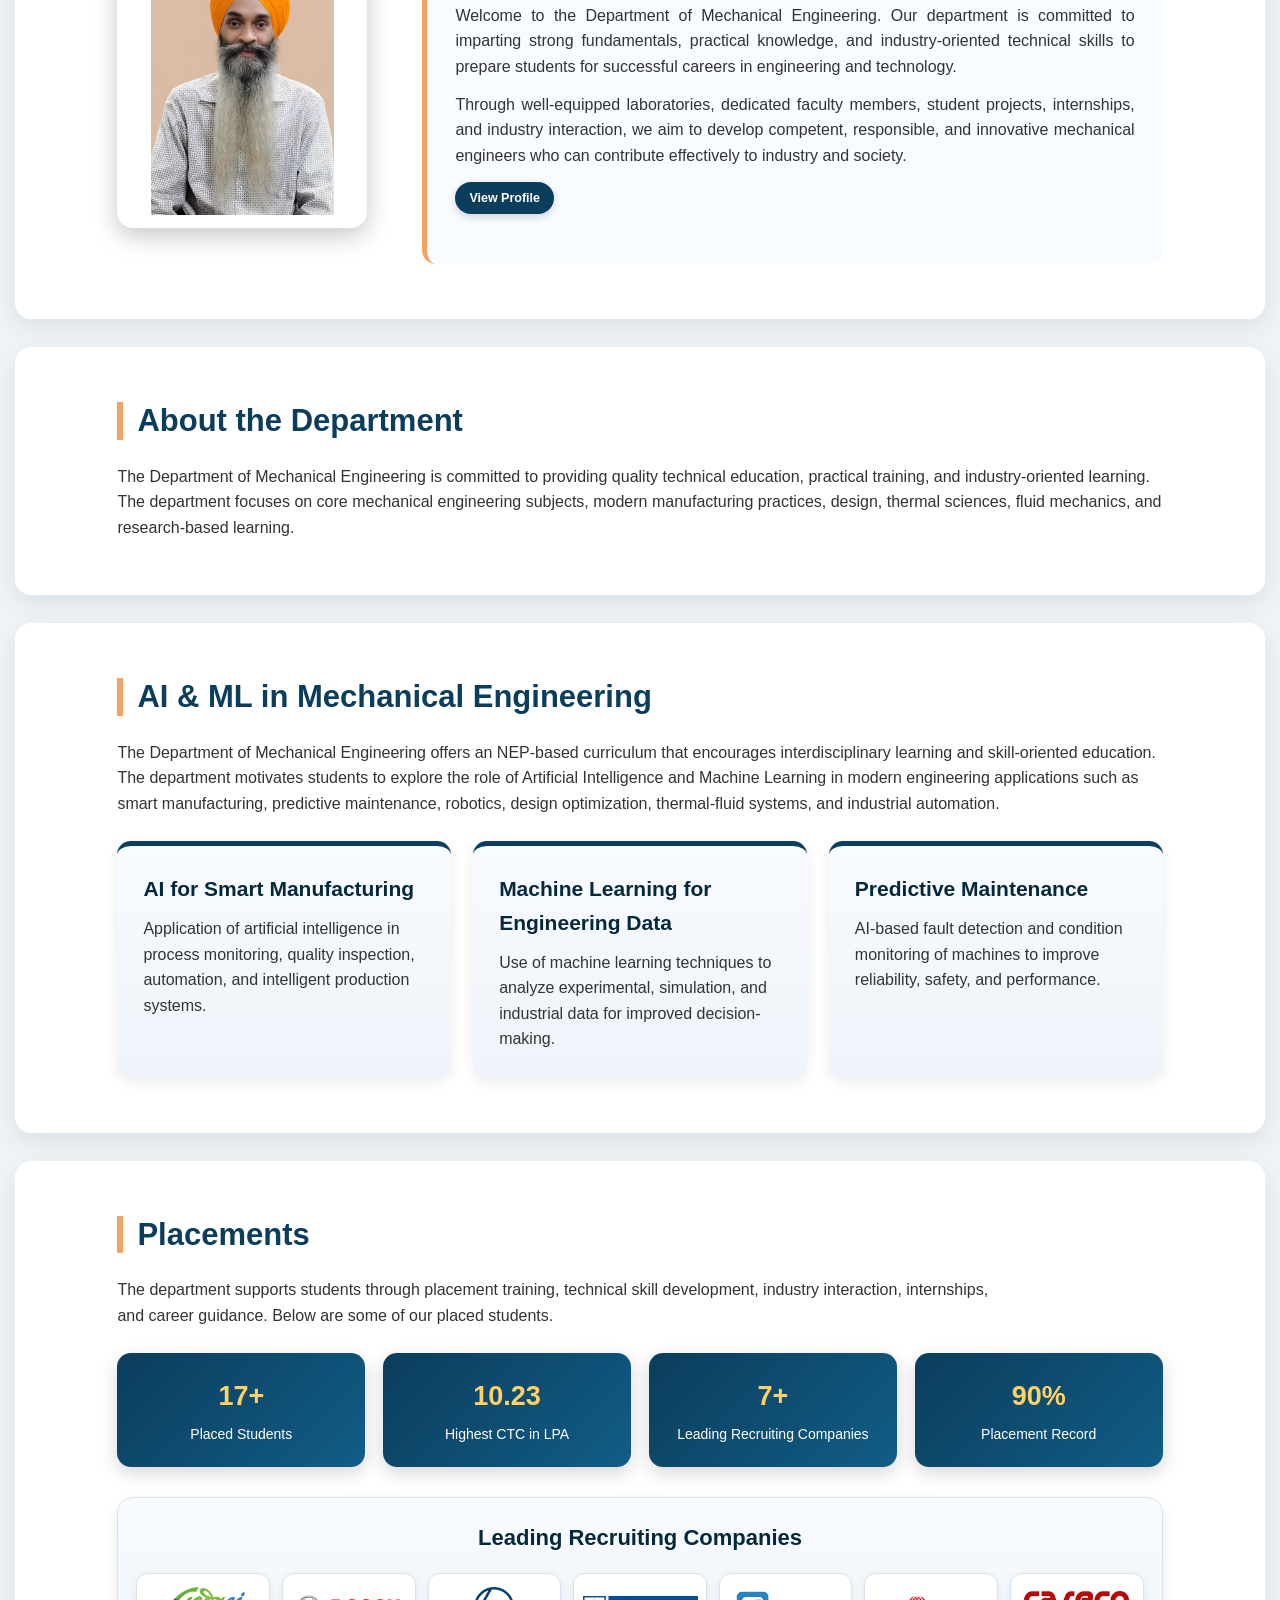
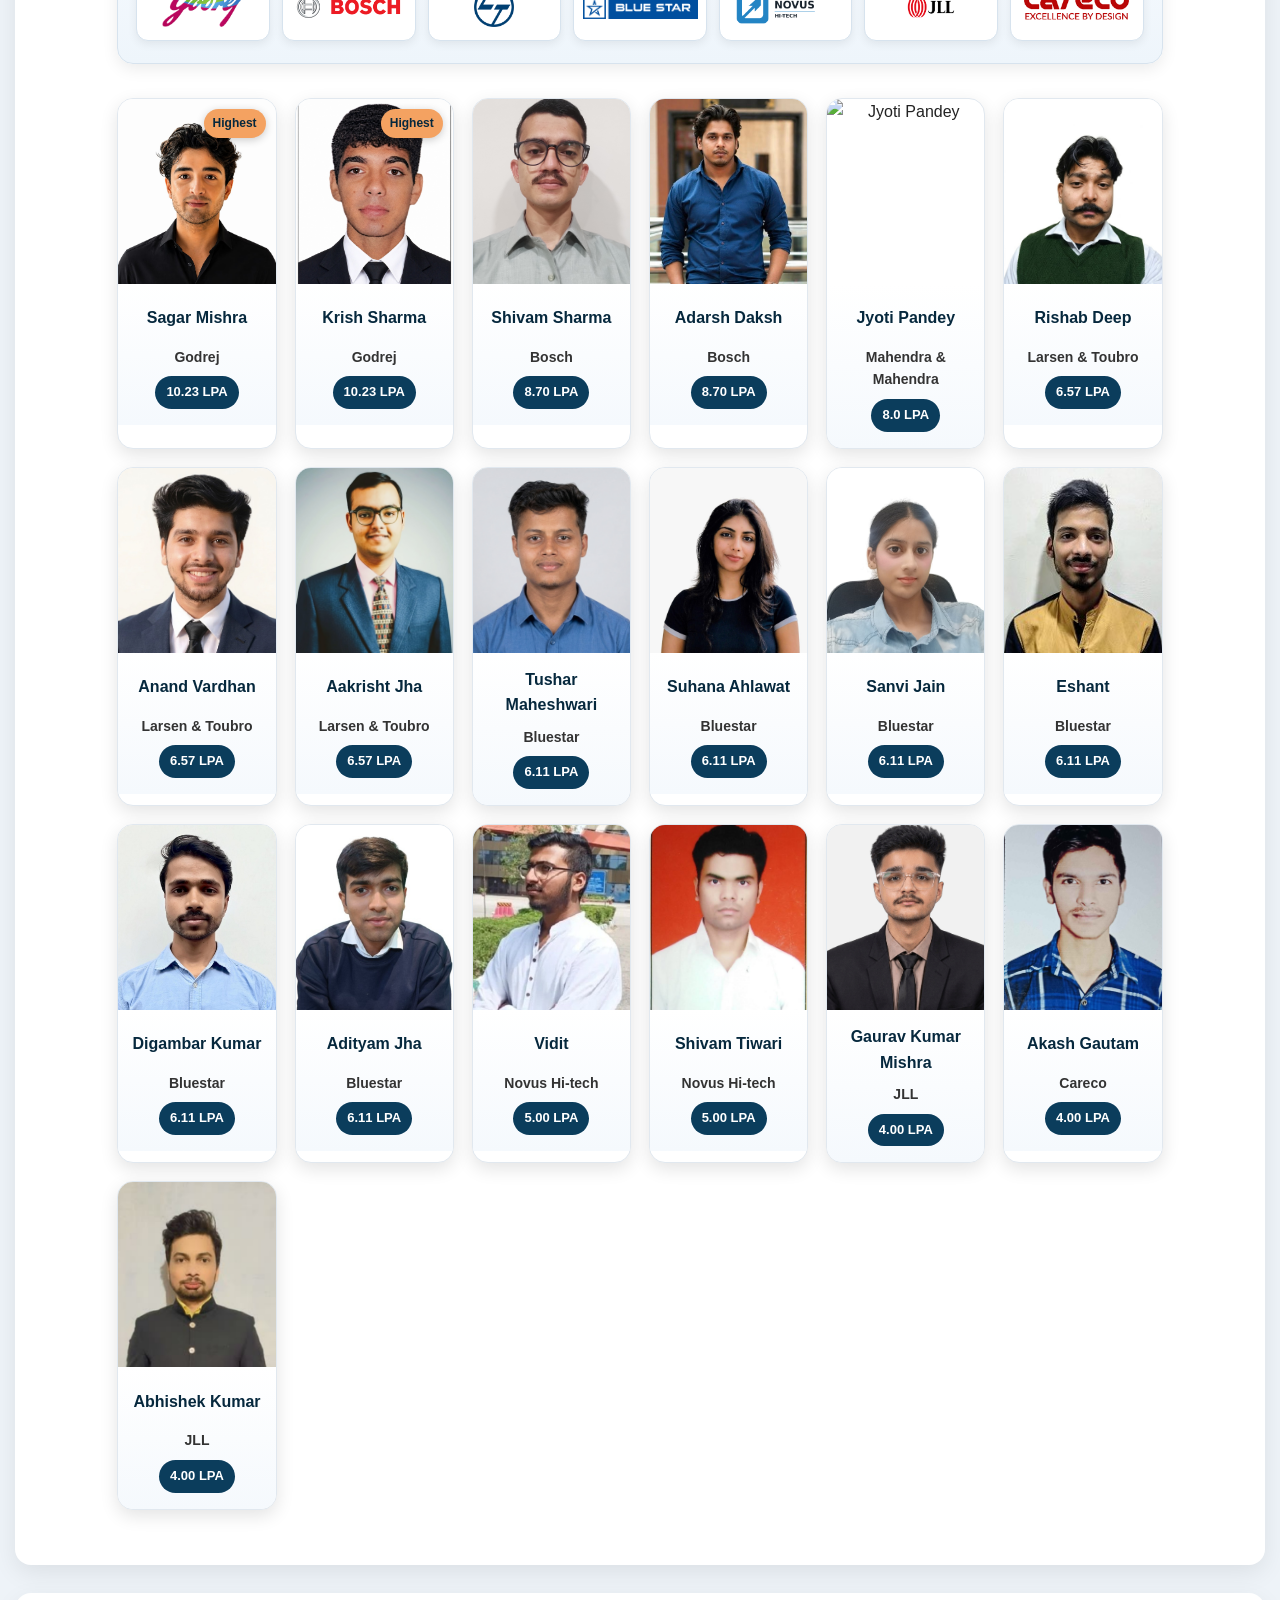
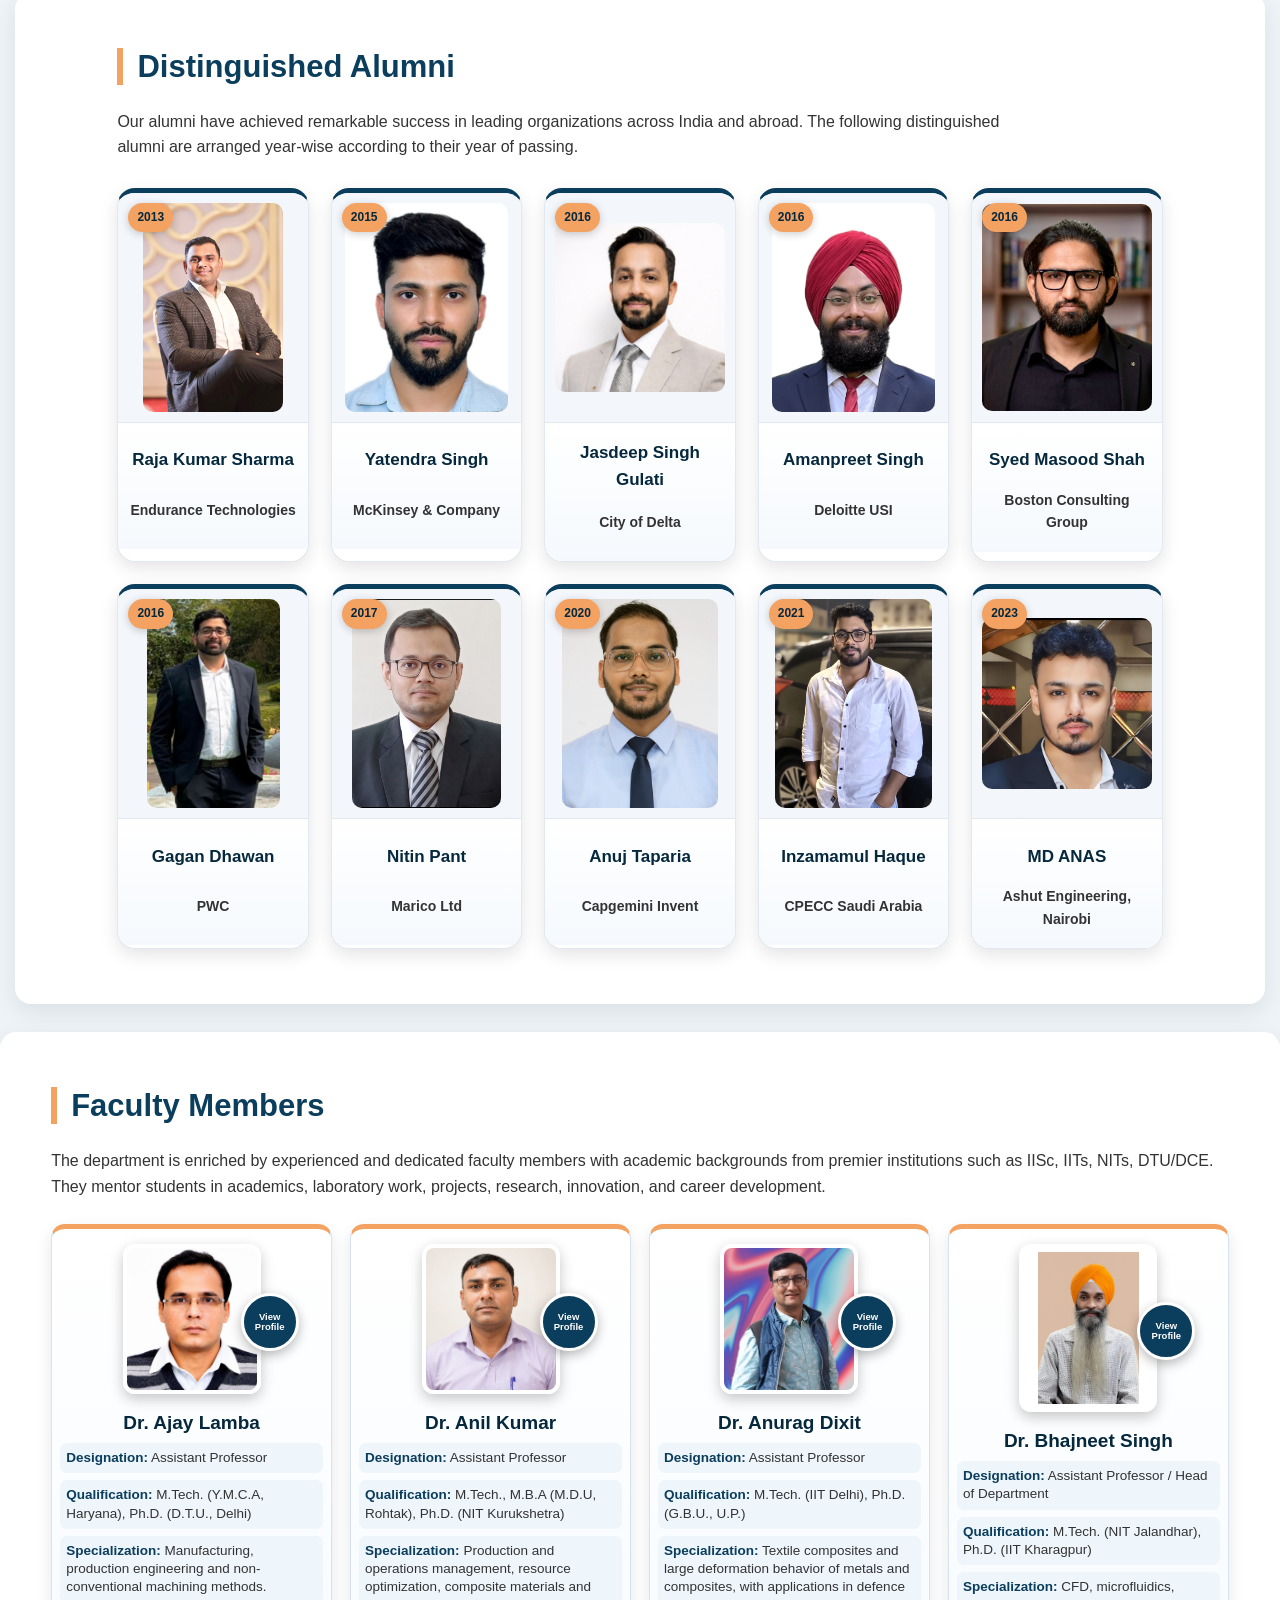
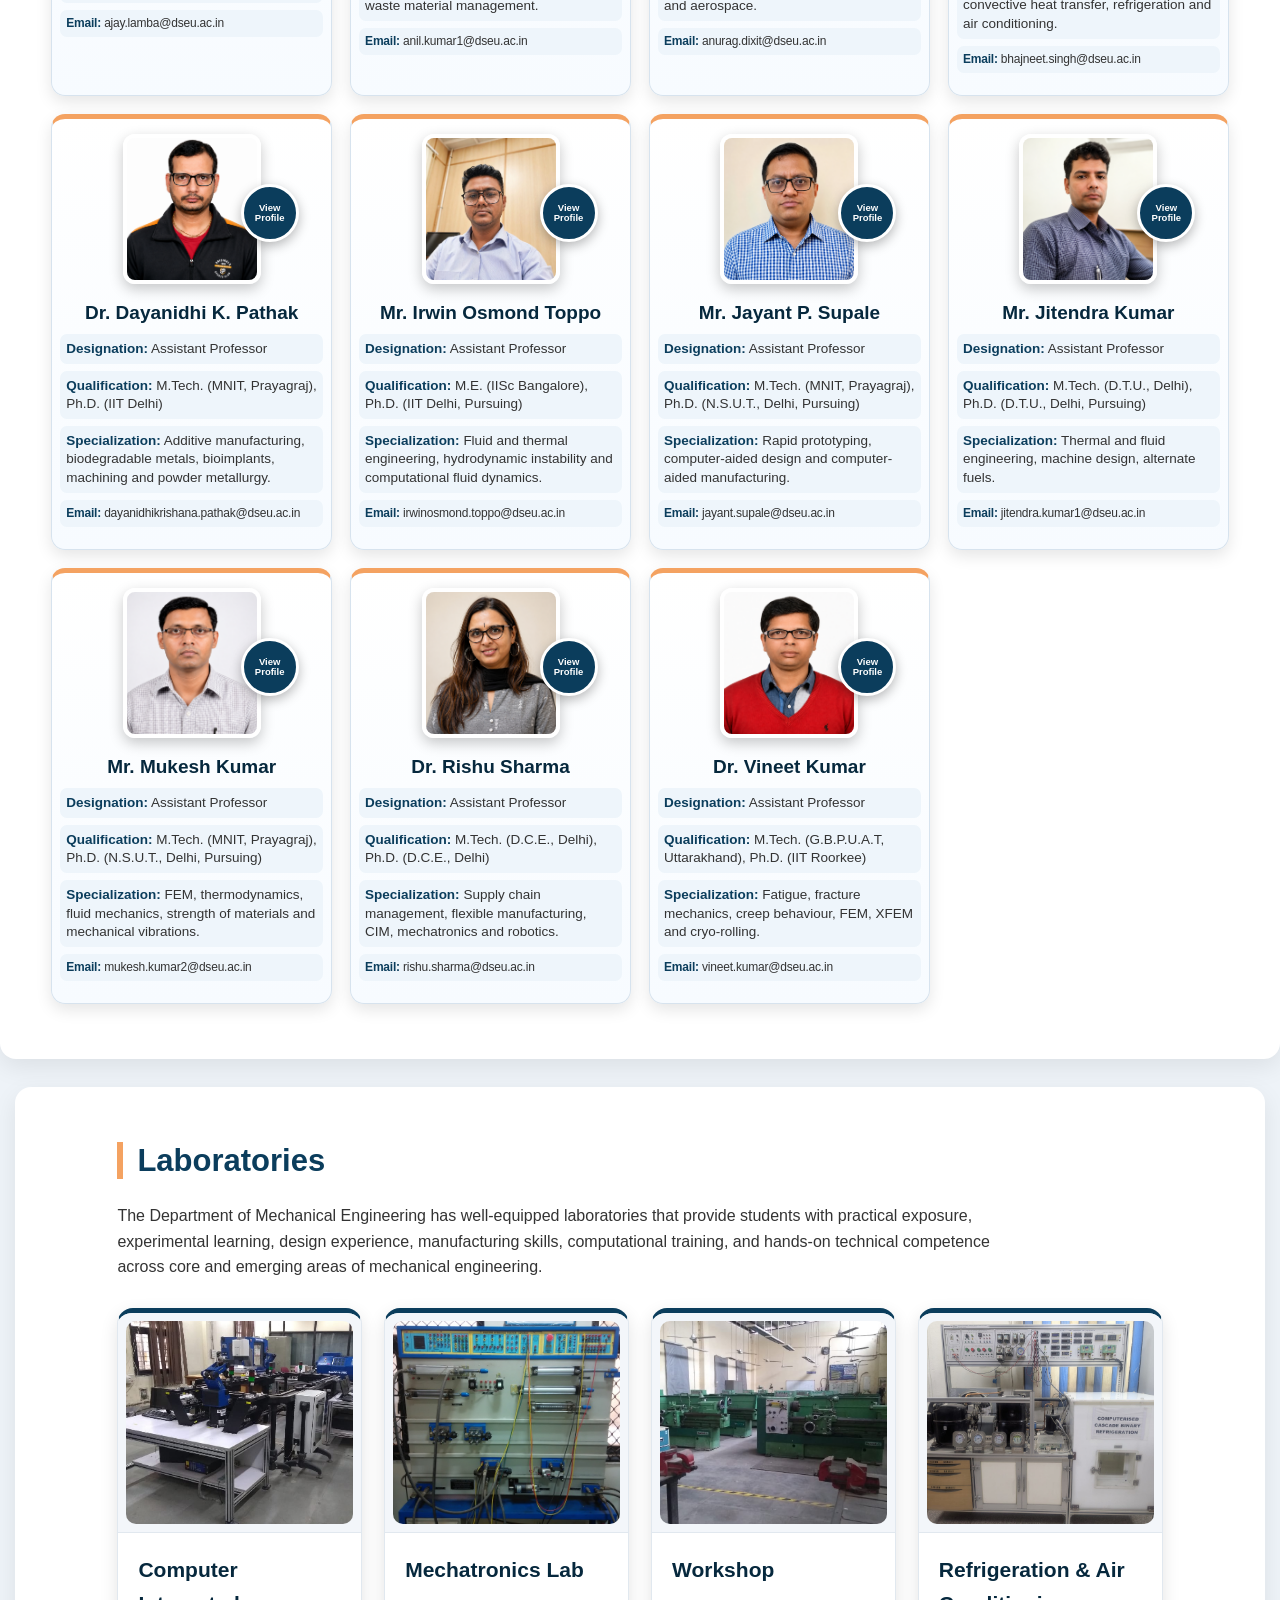
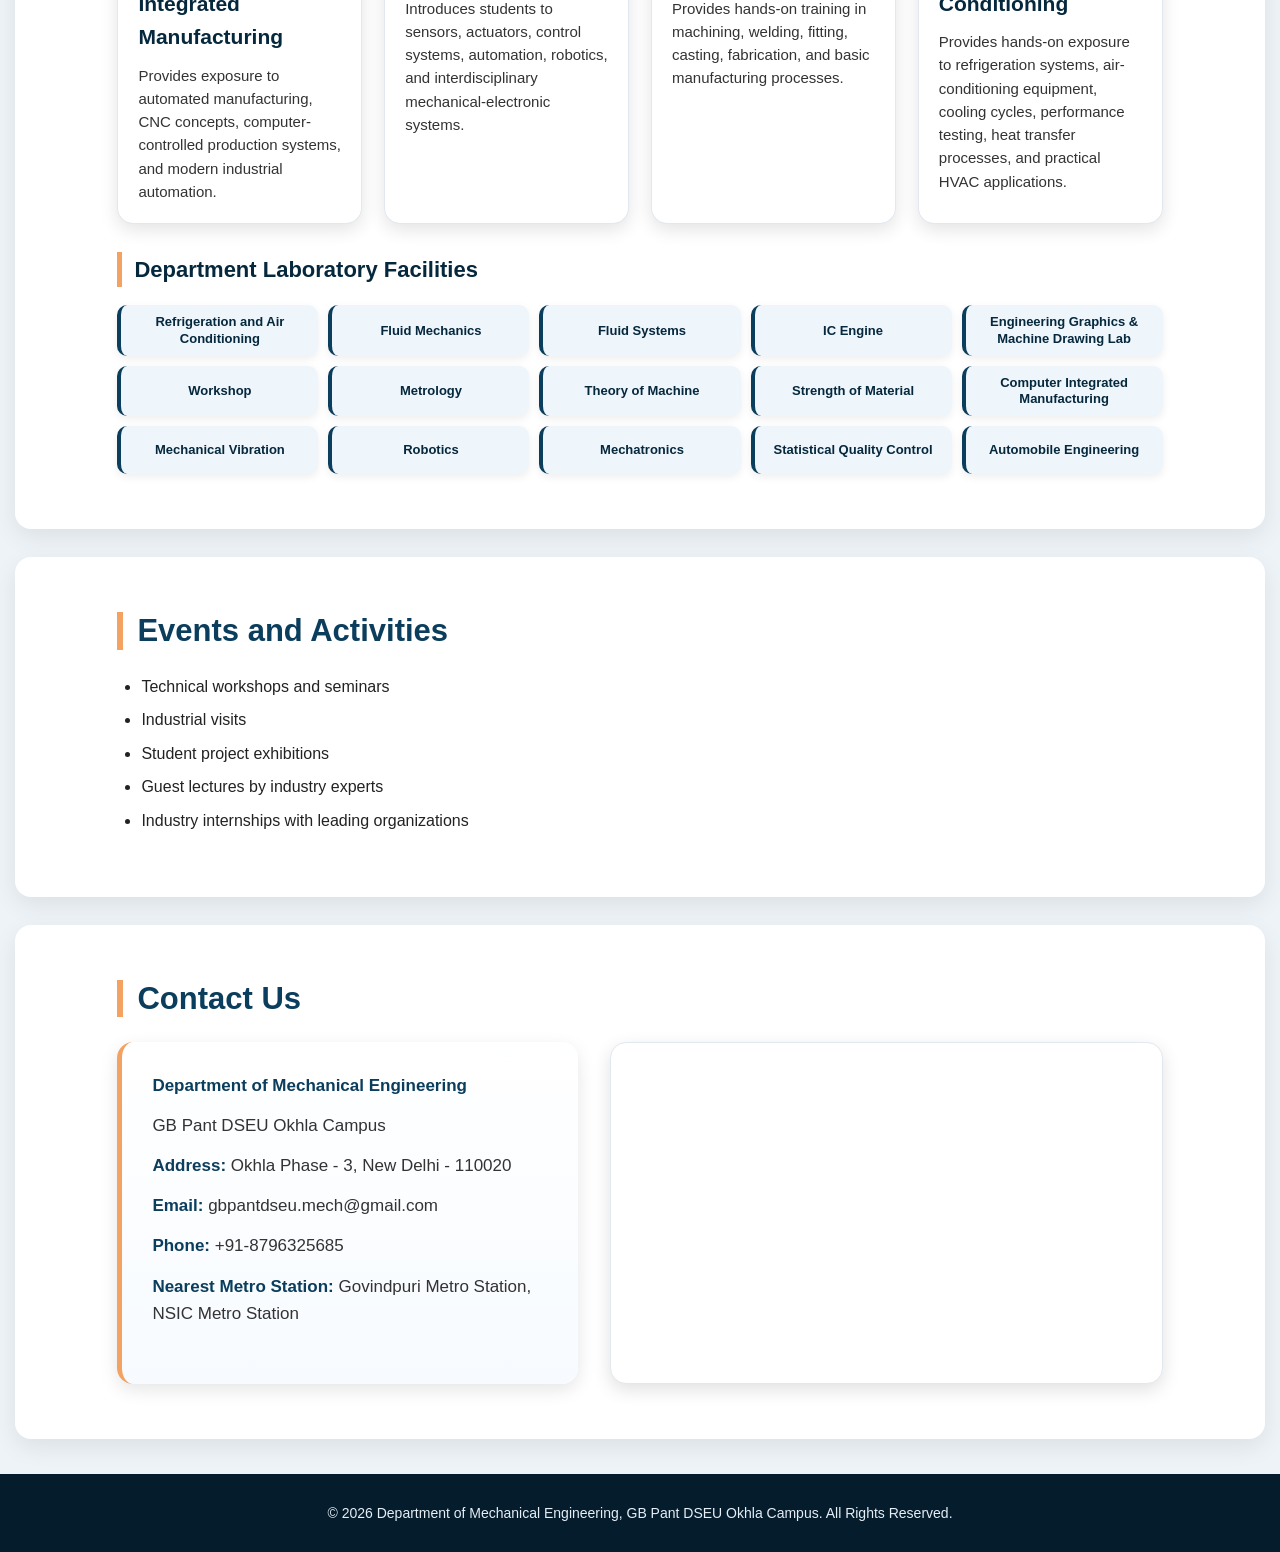
==== commit bb00acb0: "Update index.html" ====
--- a/index.html
+++ b/index.html
@@ -250,6 +250,15 @@
           <h3>Adarsh Daksh</h3>
           <p class="company">Bosch</p>
           <p class="ctc">8.70 LPA</p>
+        </div>
+      </div>
+
+         <div class="placement-card">
+        <img src="student_pics/jyoti.jpg" alt="Jyoti Pandey">
+        <div class="placement-content">
+          <h3>Jyoti Pandey</h3>
+          <p class="company">Mahendra & Mahendra</p>
+          <p class="ctc">8.0 LPA</p>
         </div>
       </div>
 
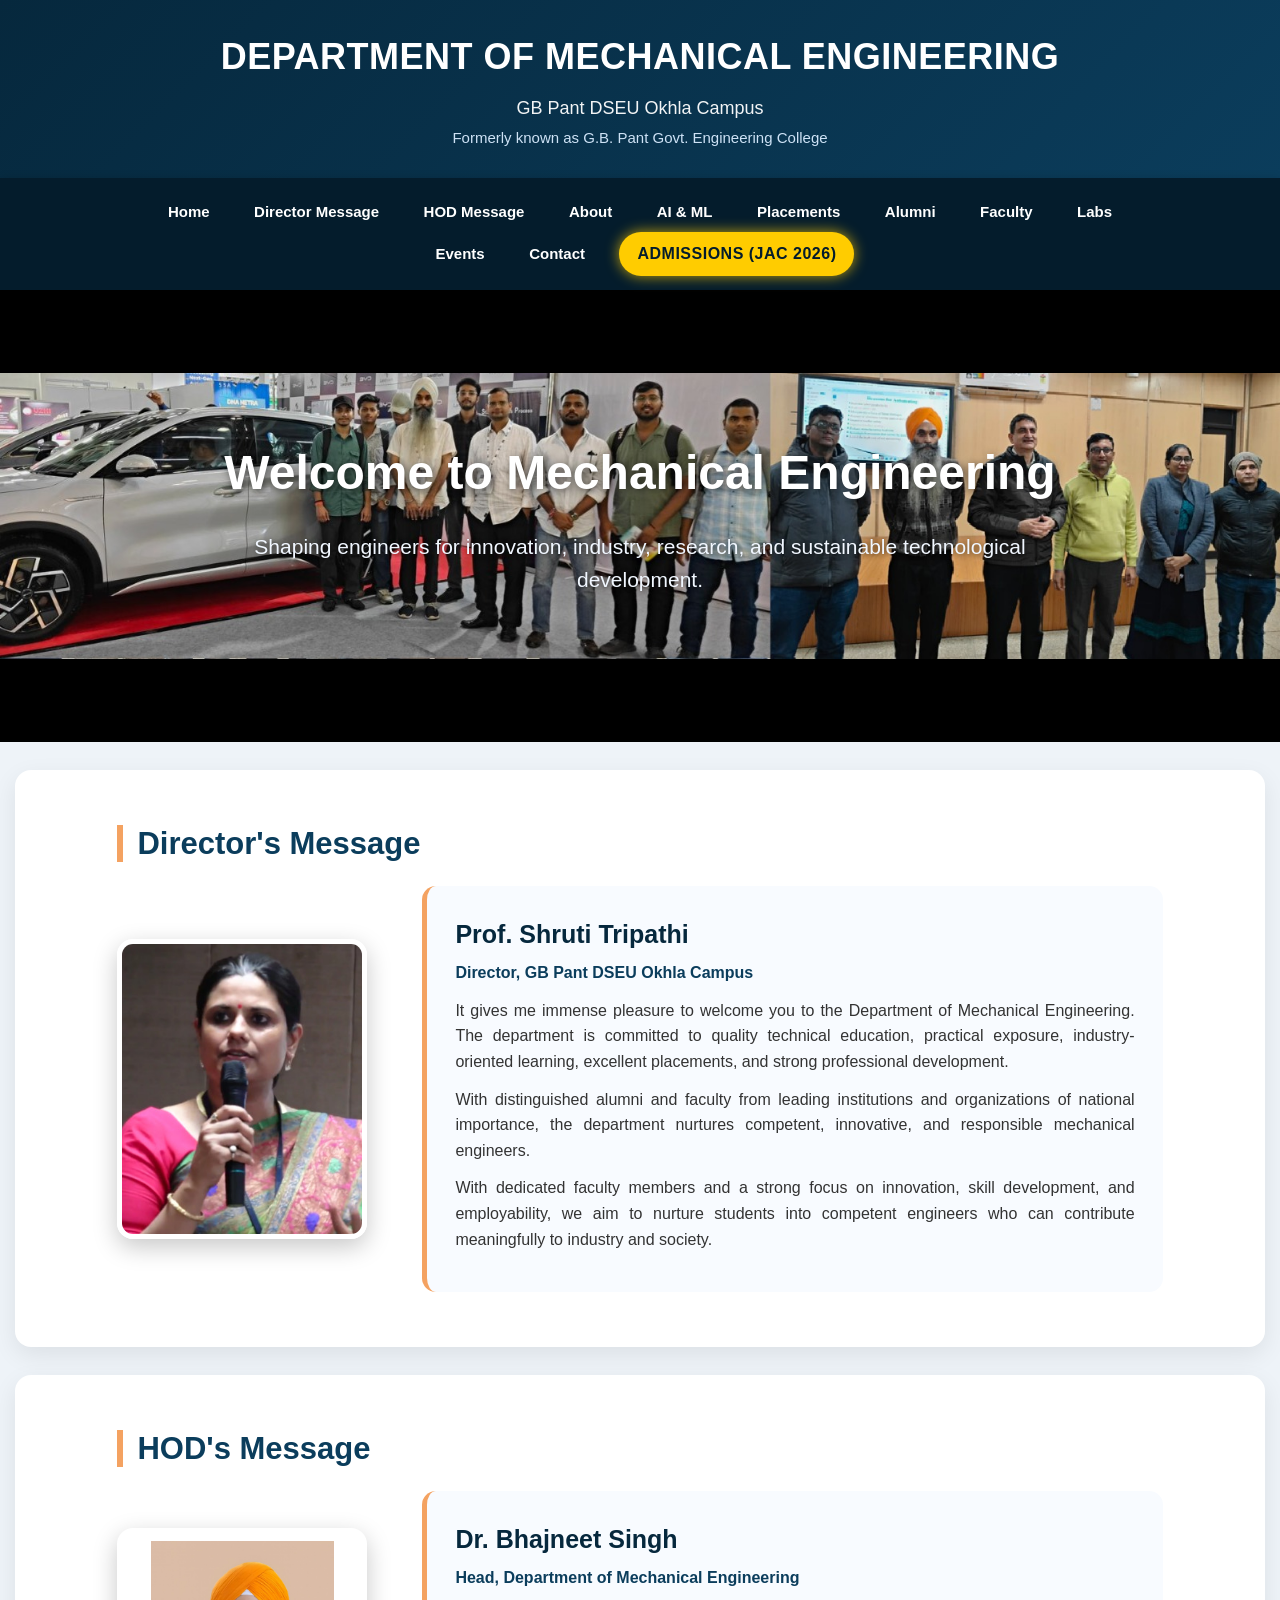
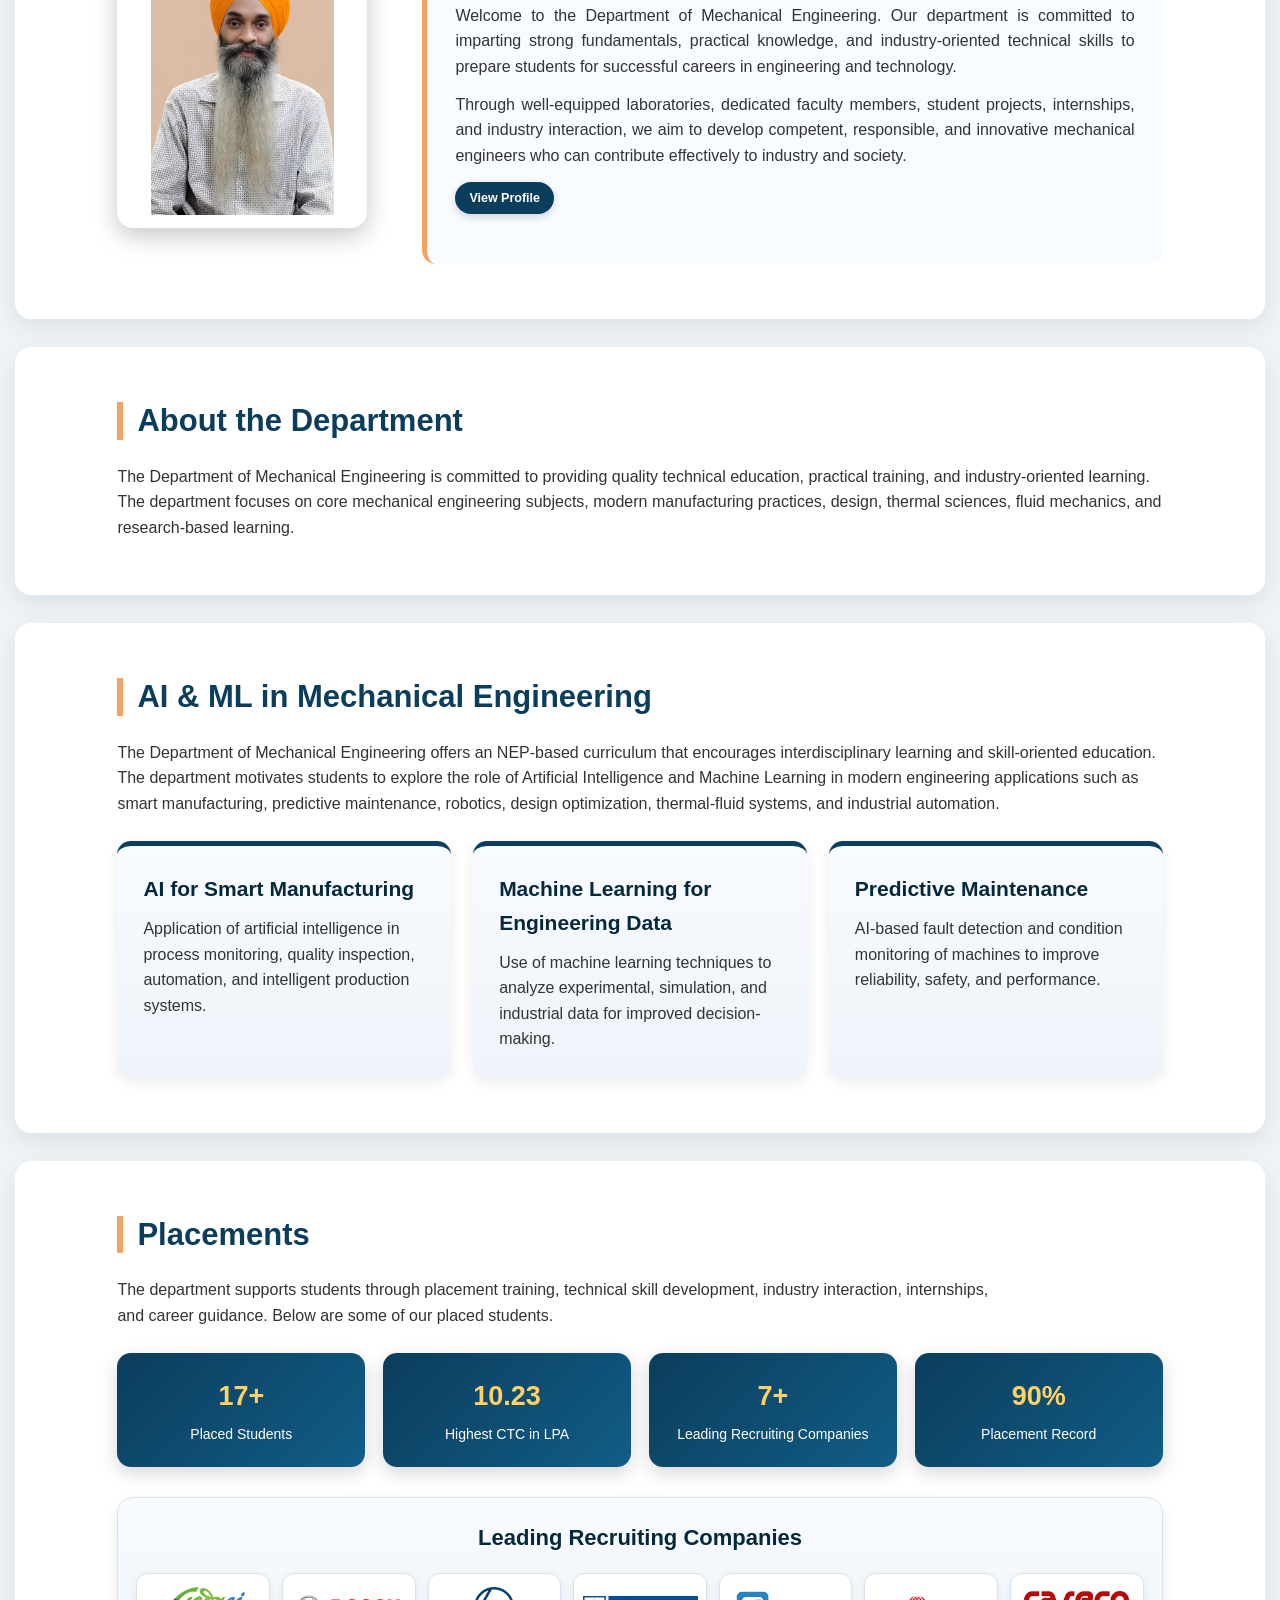
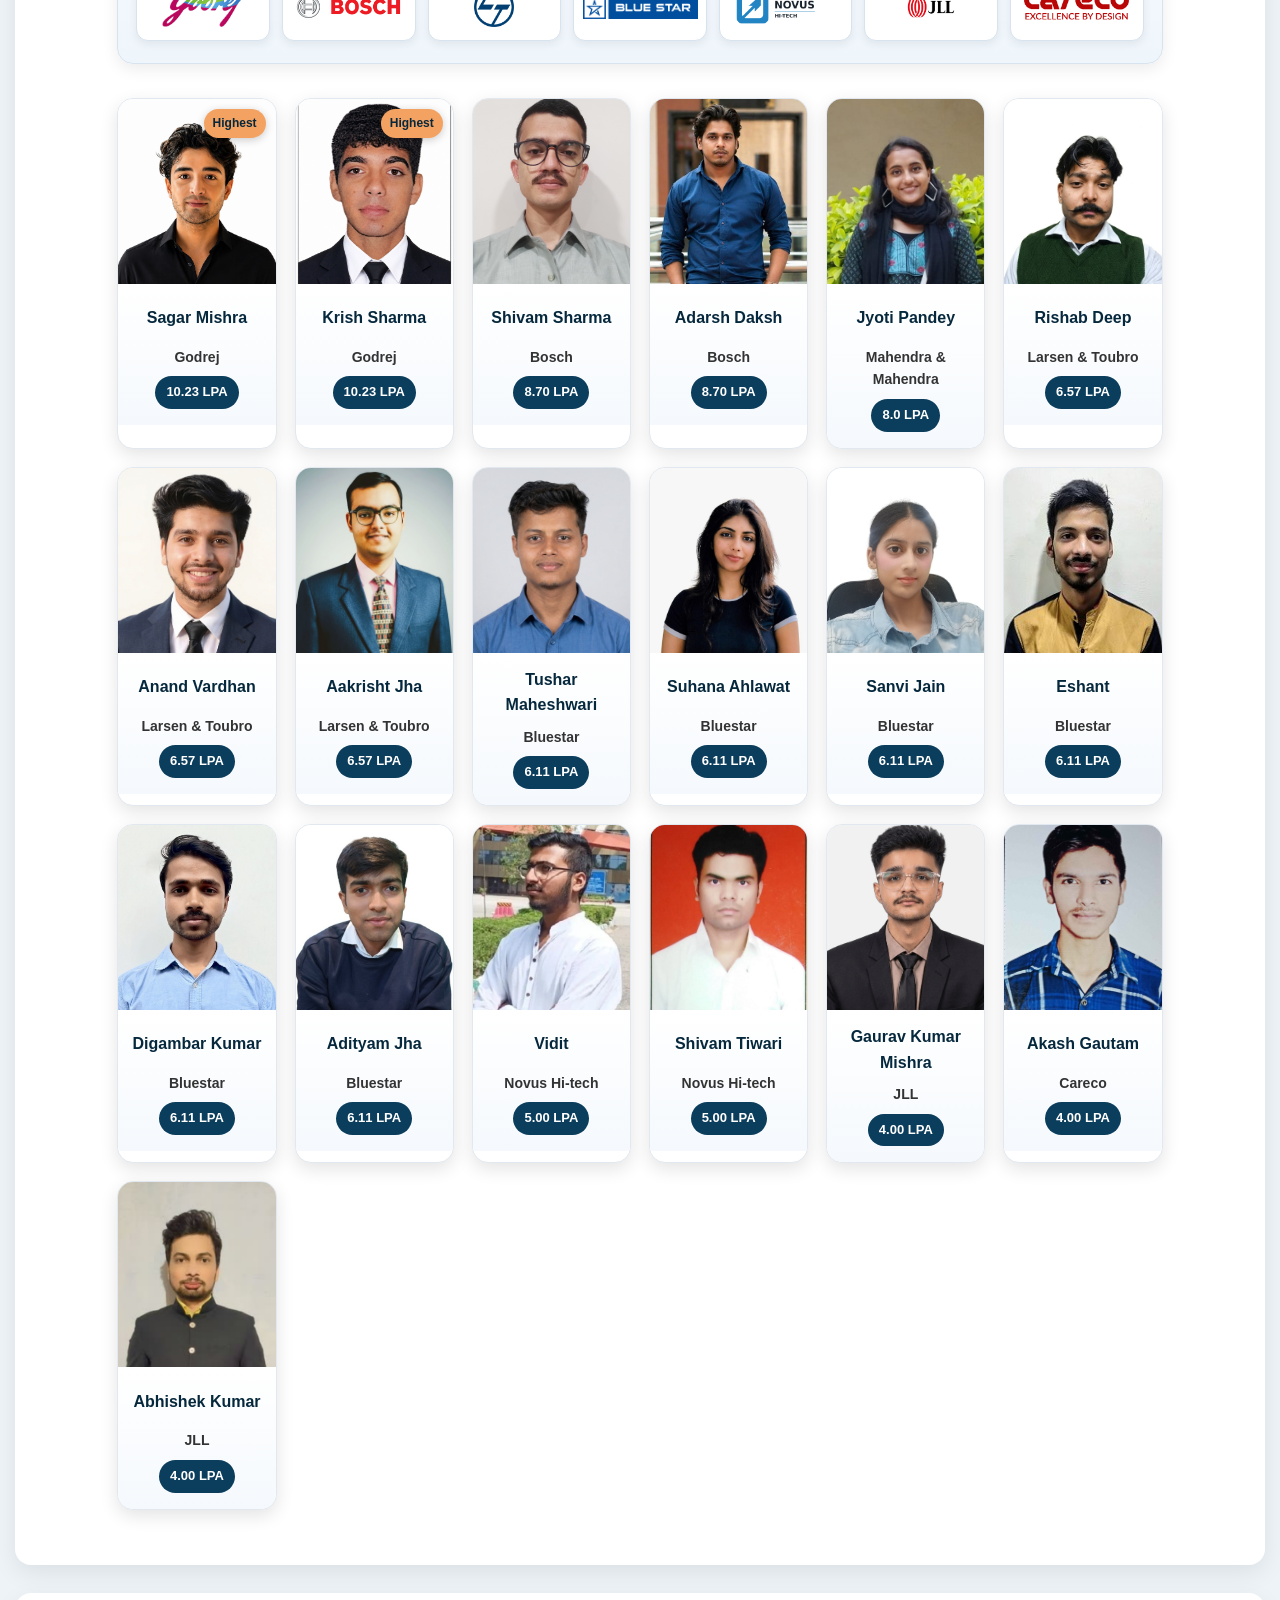
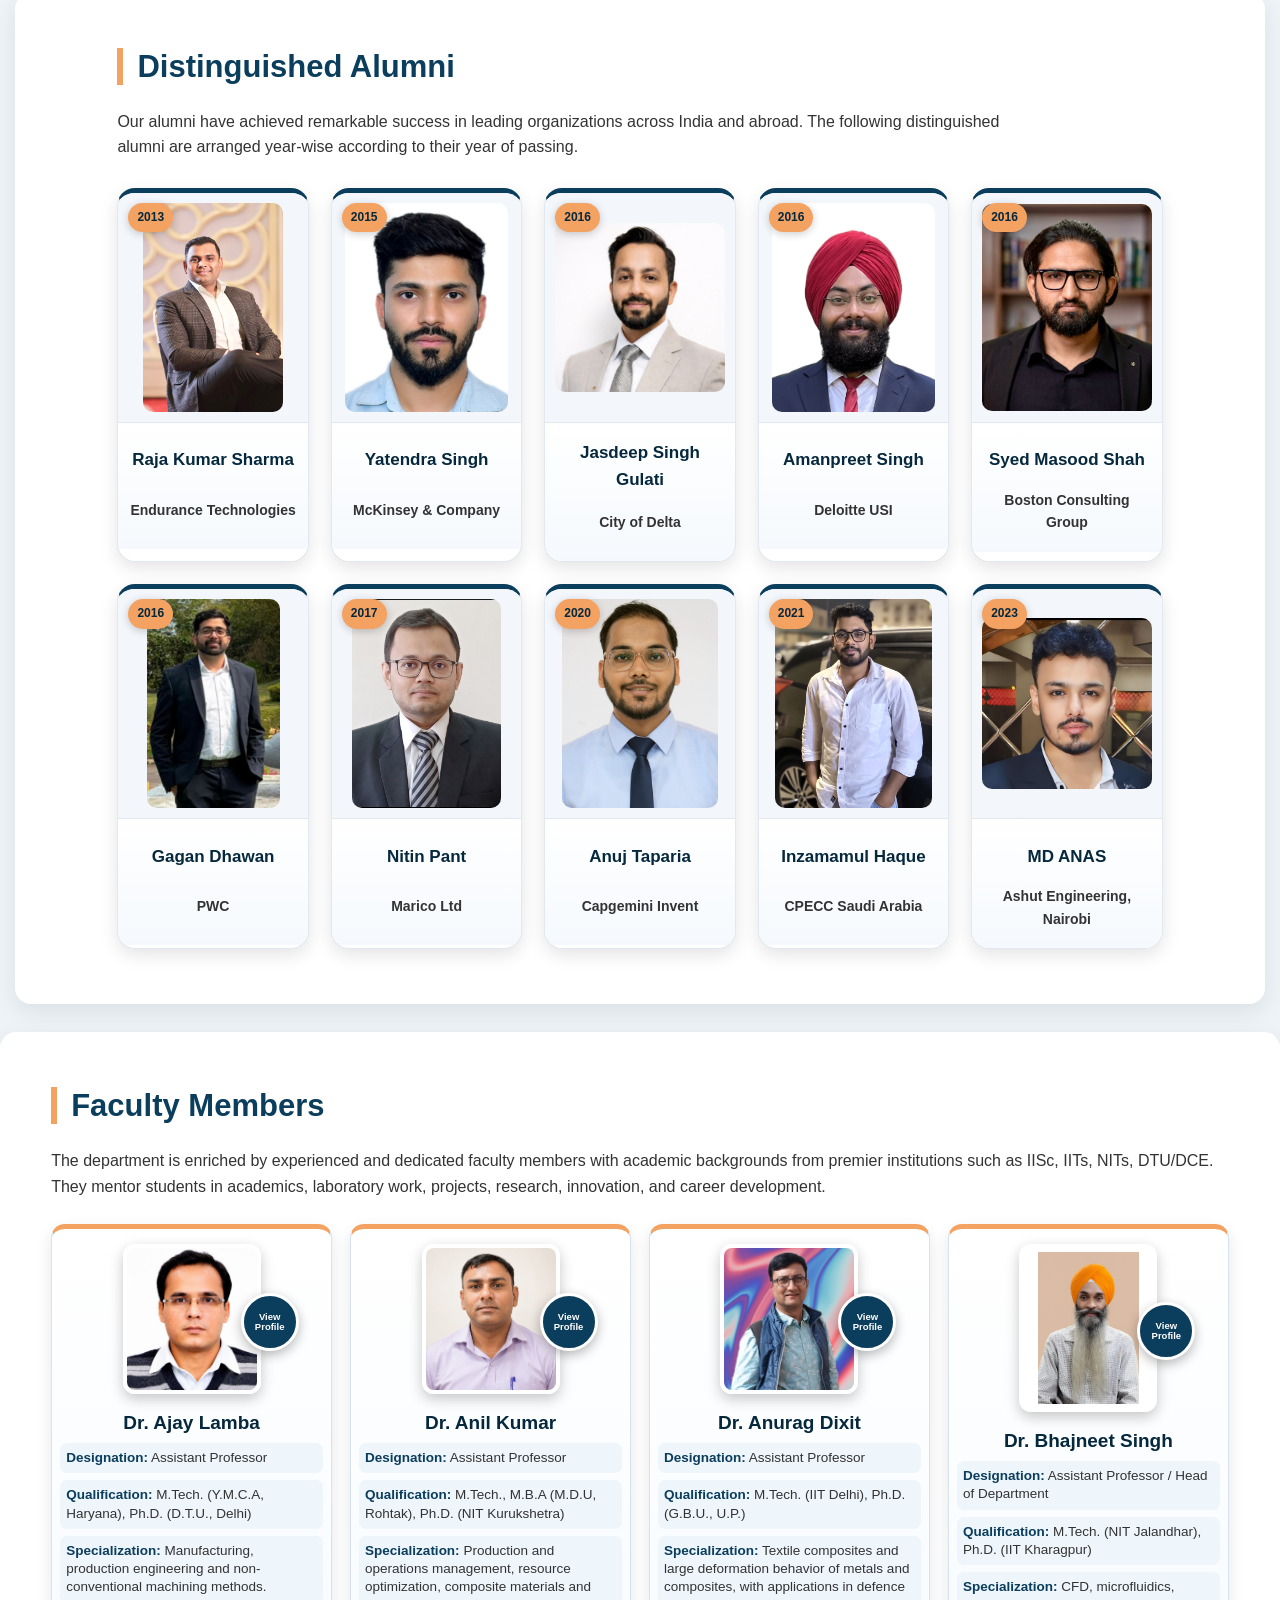
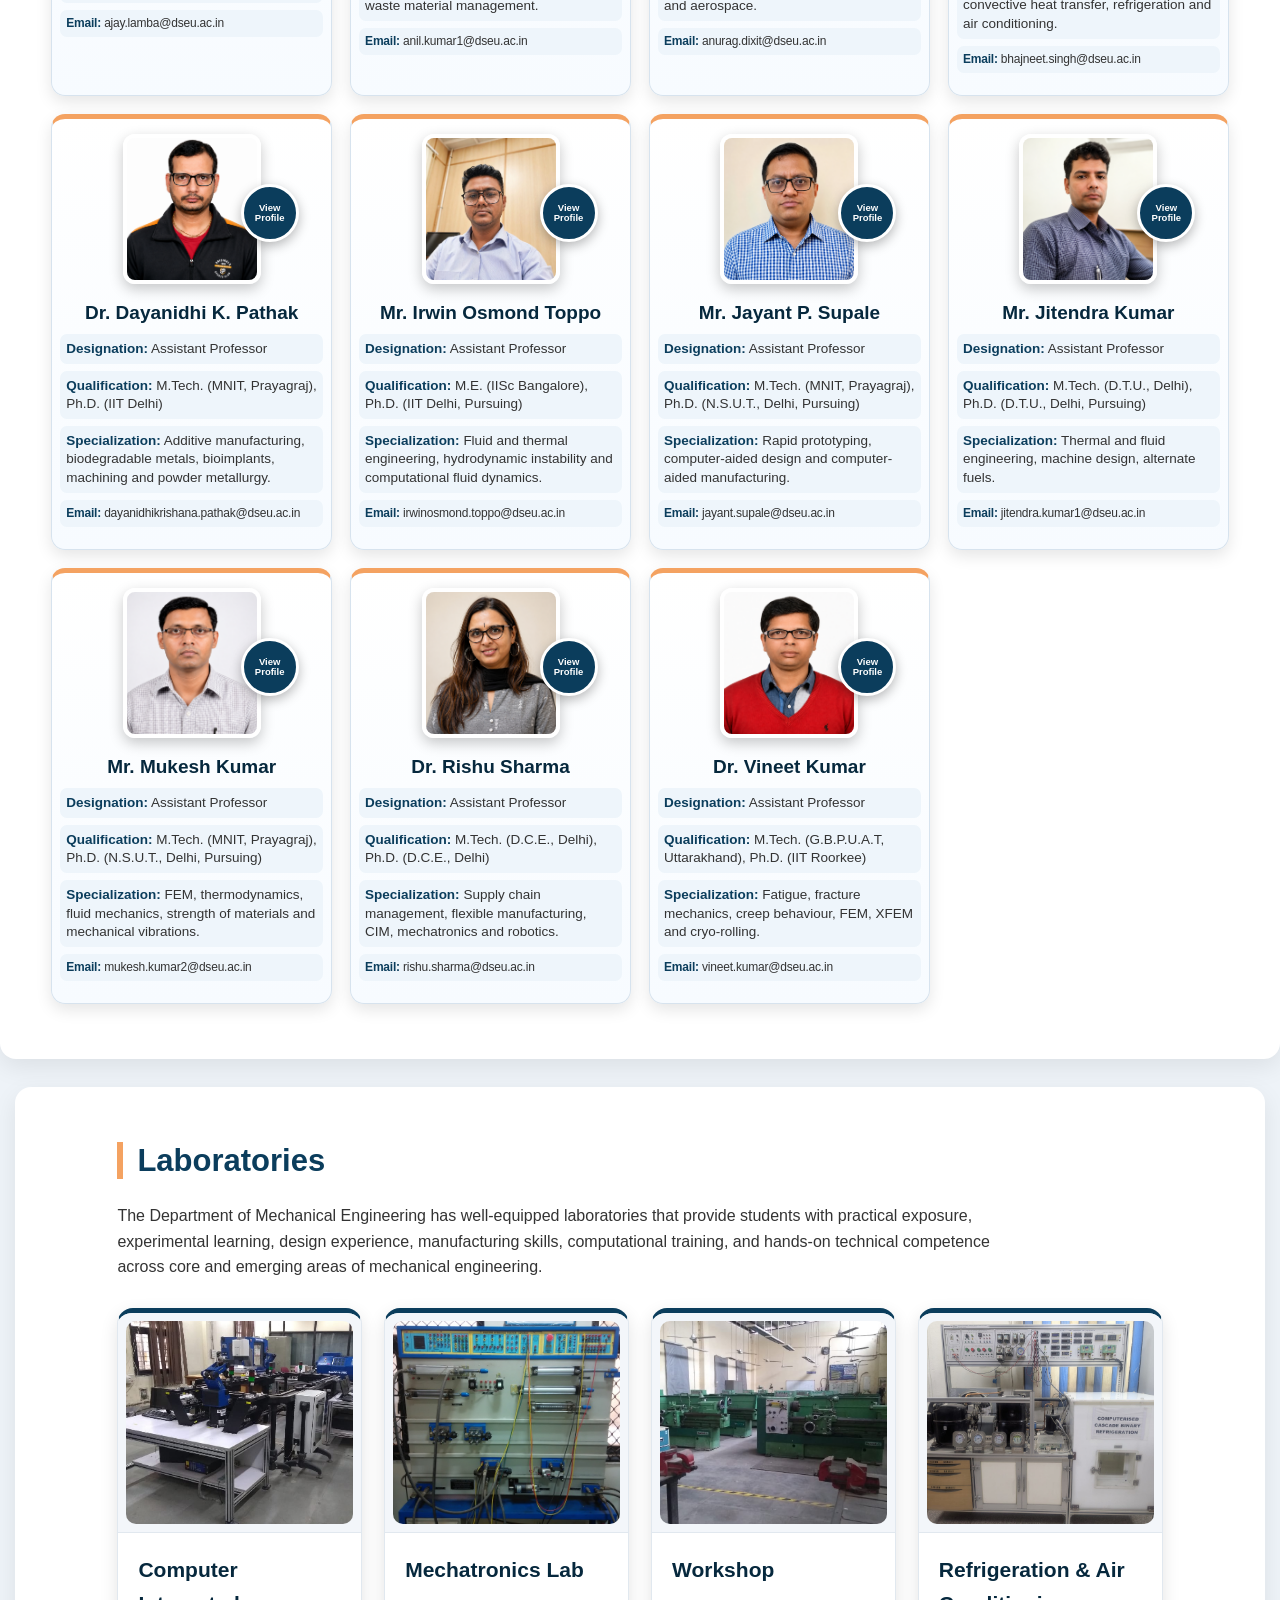
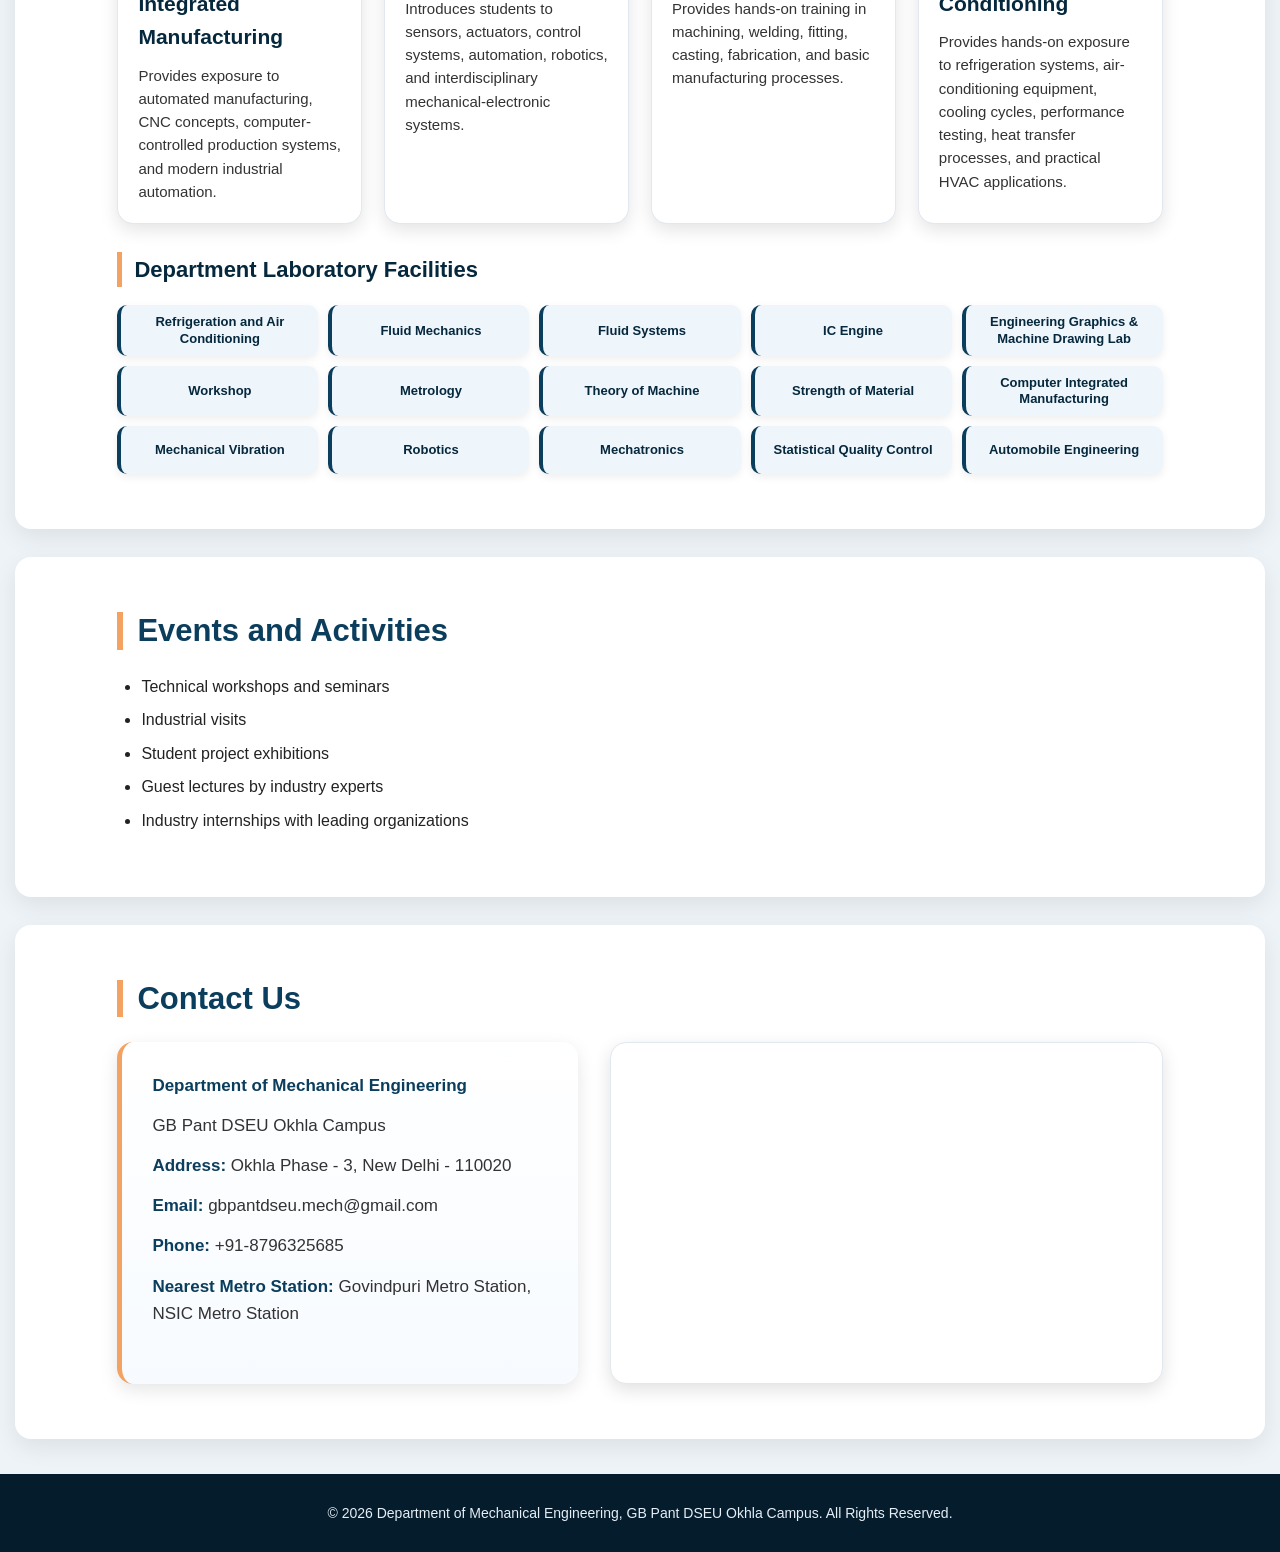
==== commit 3453bf6e: "Update index.html" ====
--- a/index.html
+++ b/index.html
@@ -254,7 +254,7 @@
       </div>
 
          <div class="placement-card">
-        <img src="student_pics/jyoti.jpg" alt="Jyoti Pandey">
+        <img src="student_pics/jyoti.jpeg" alt="Jyoti Pandey">
         <div class="placement-content">
           <h3>Jyoti Pandey</h3>
           <p class="company">Mahendra & Mahendra</p>
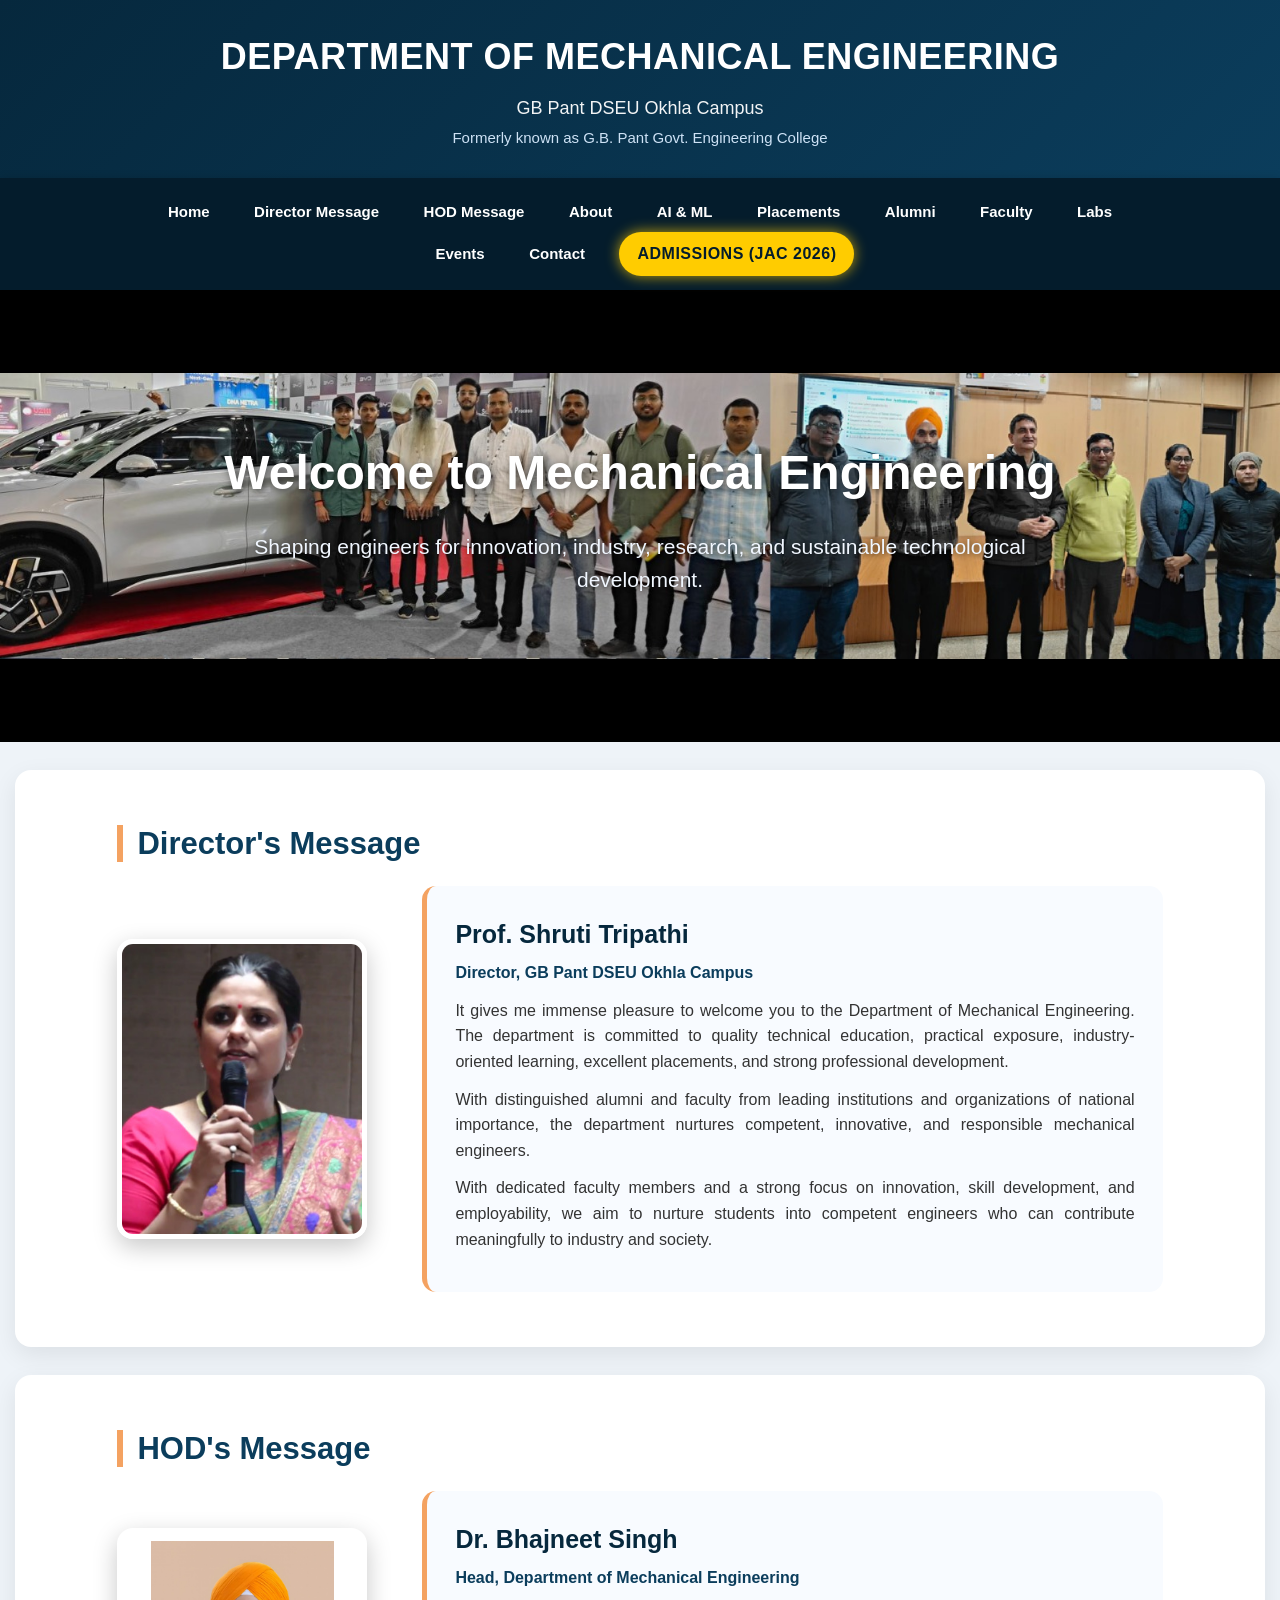
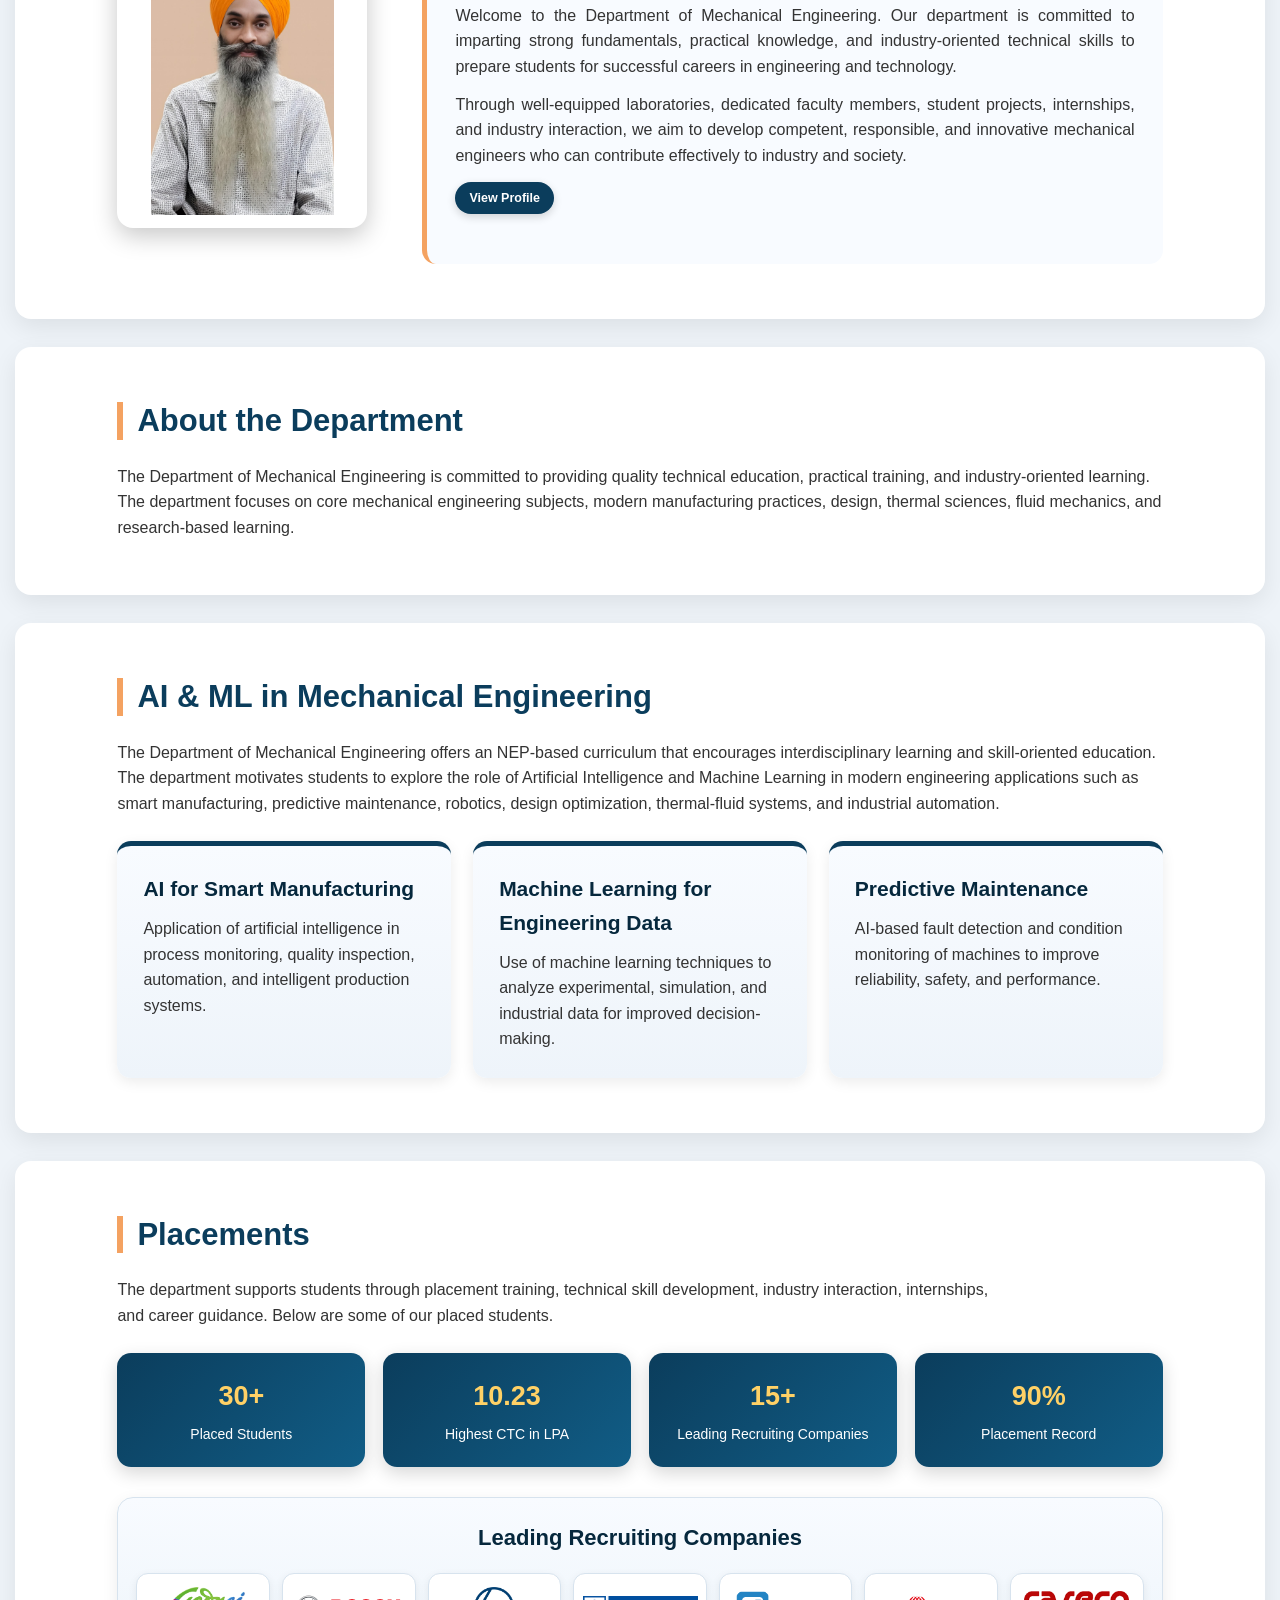
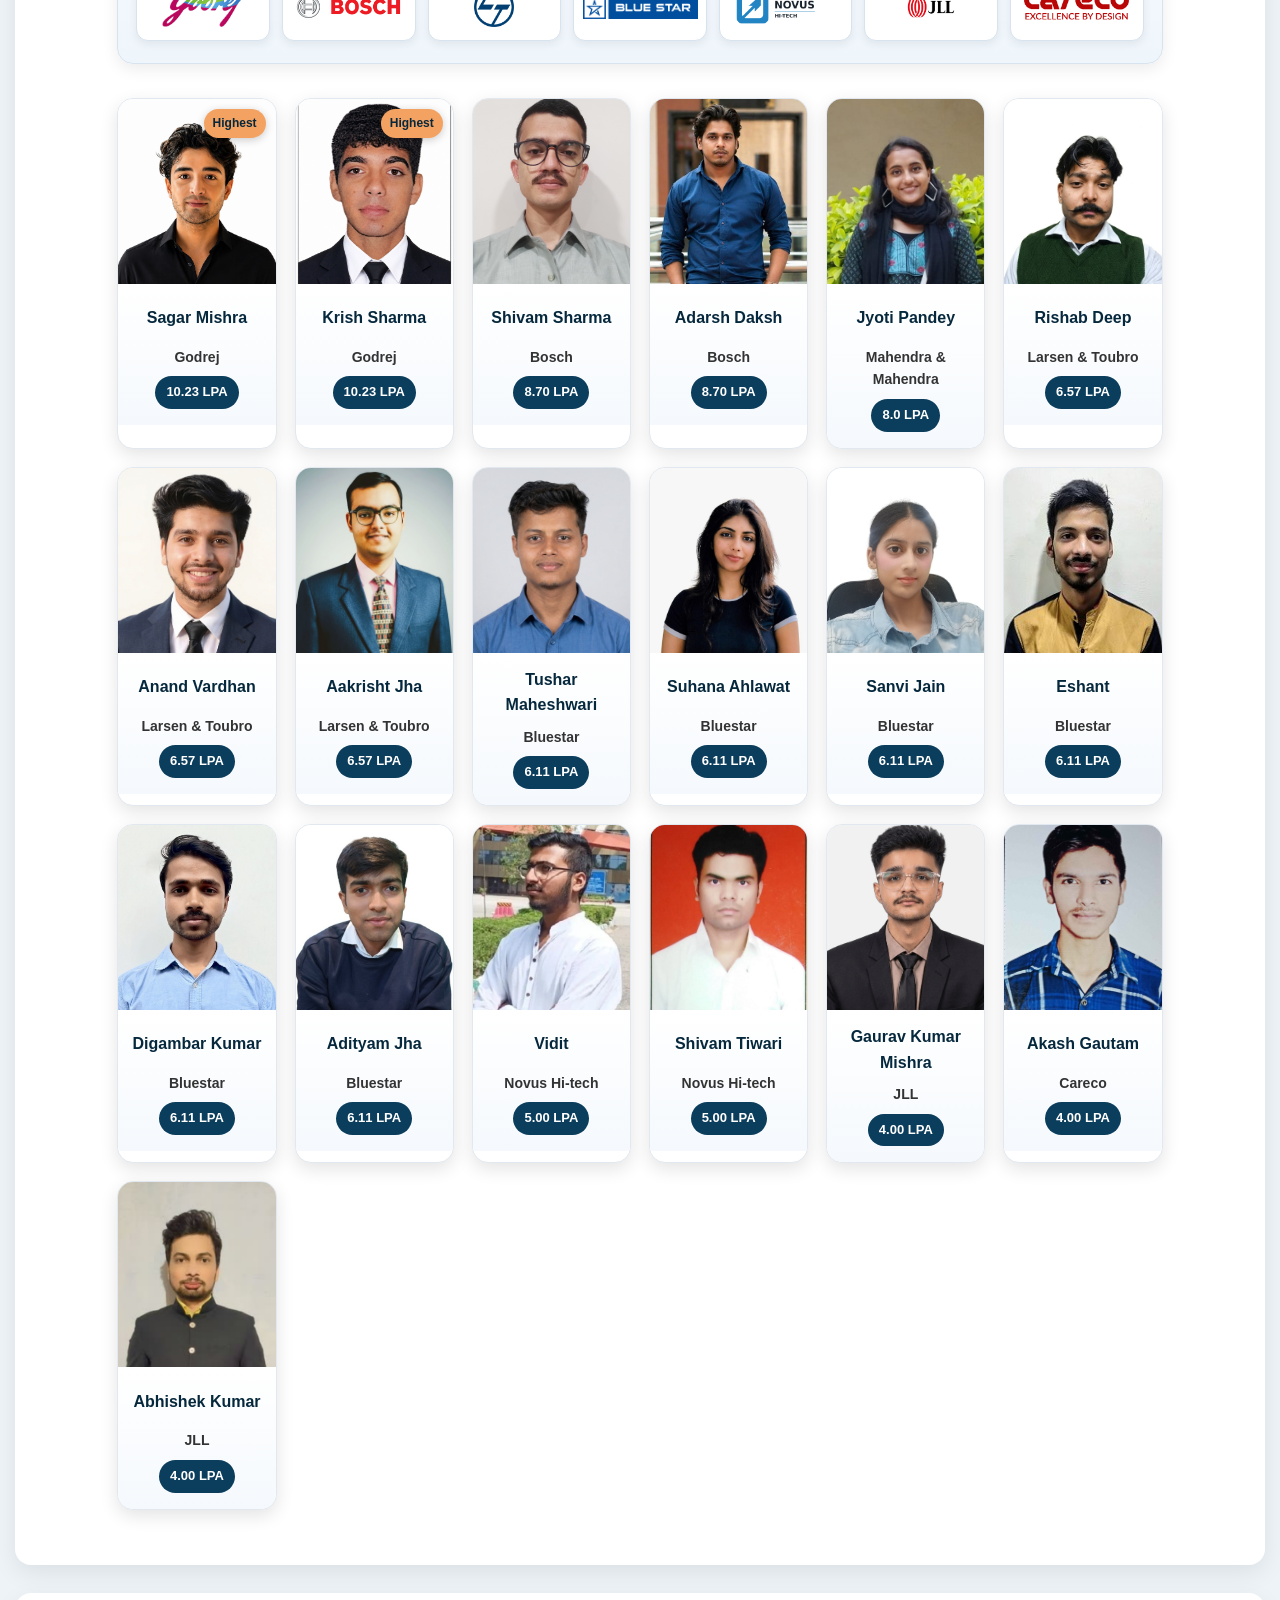
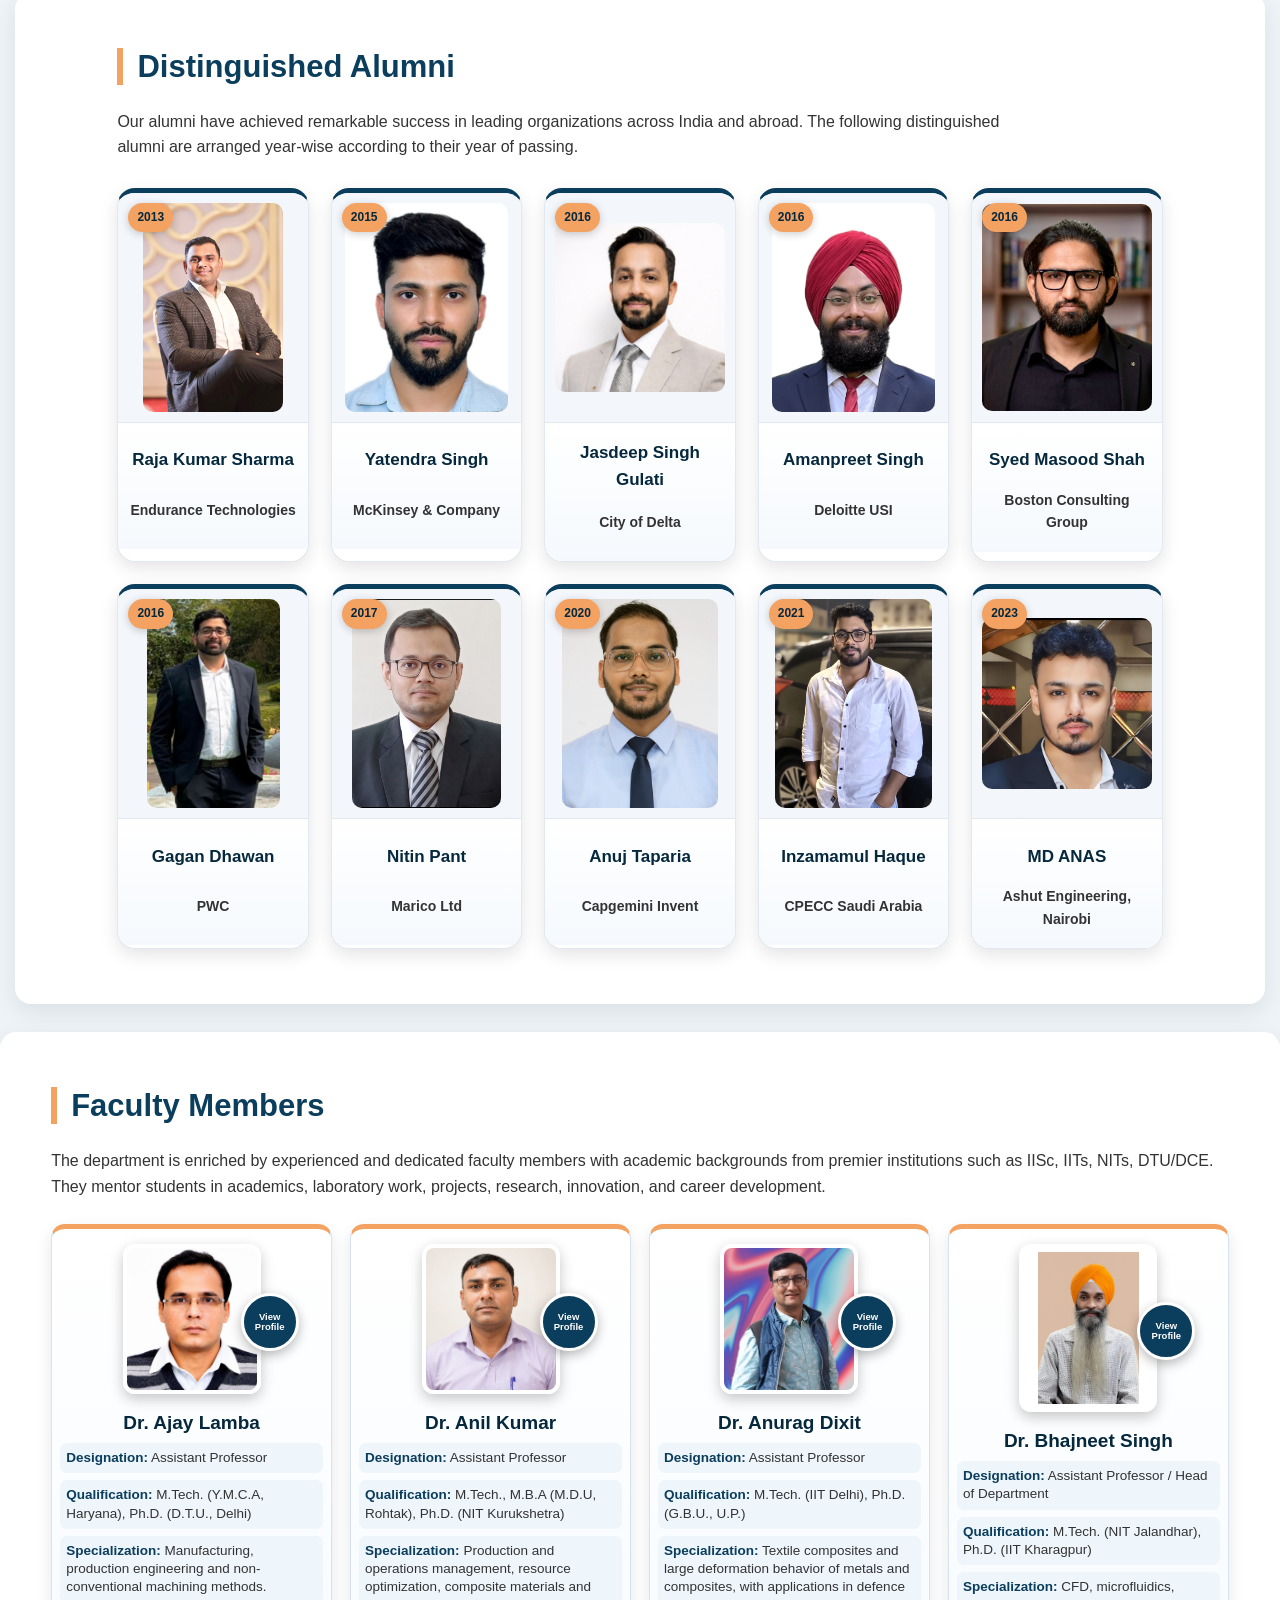
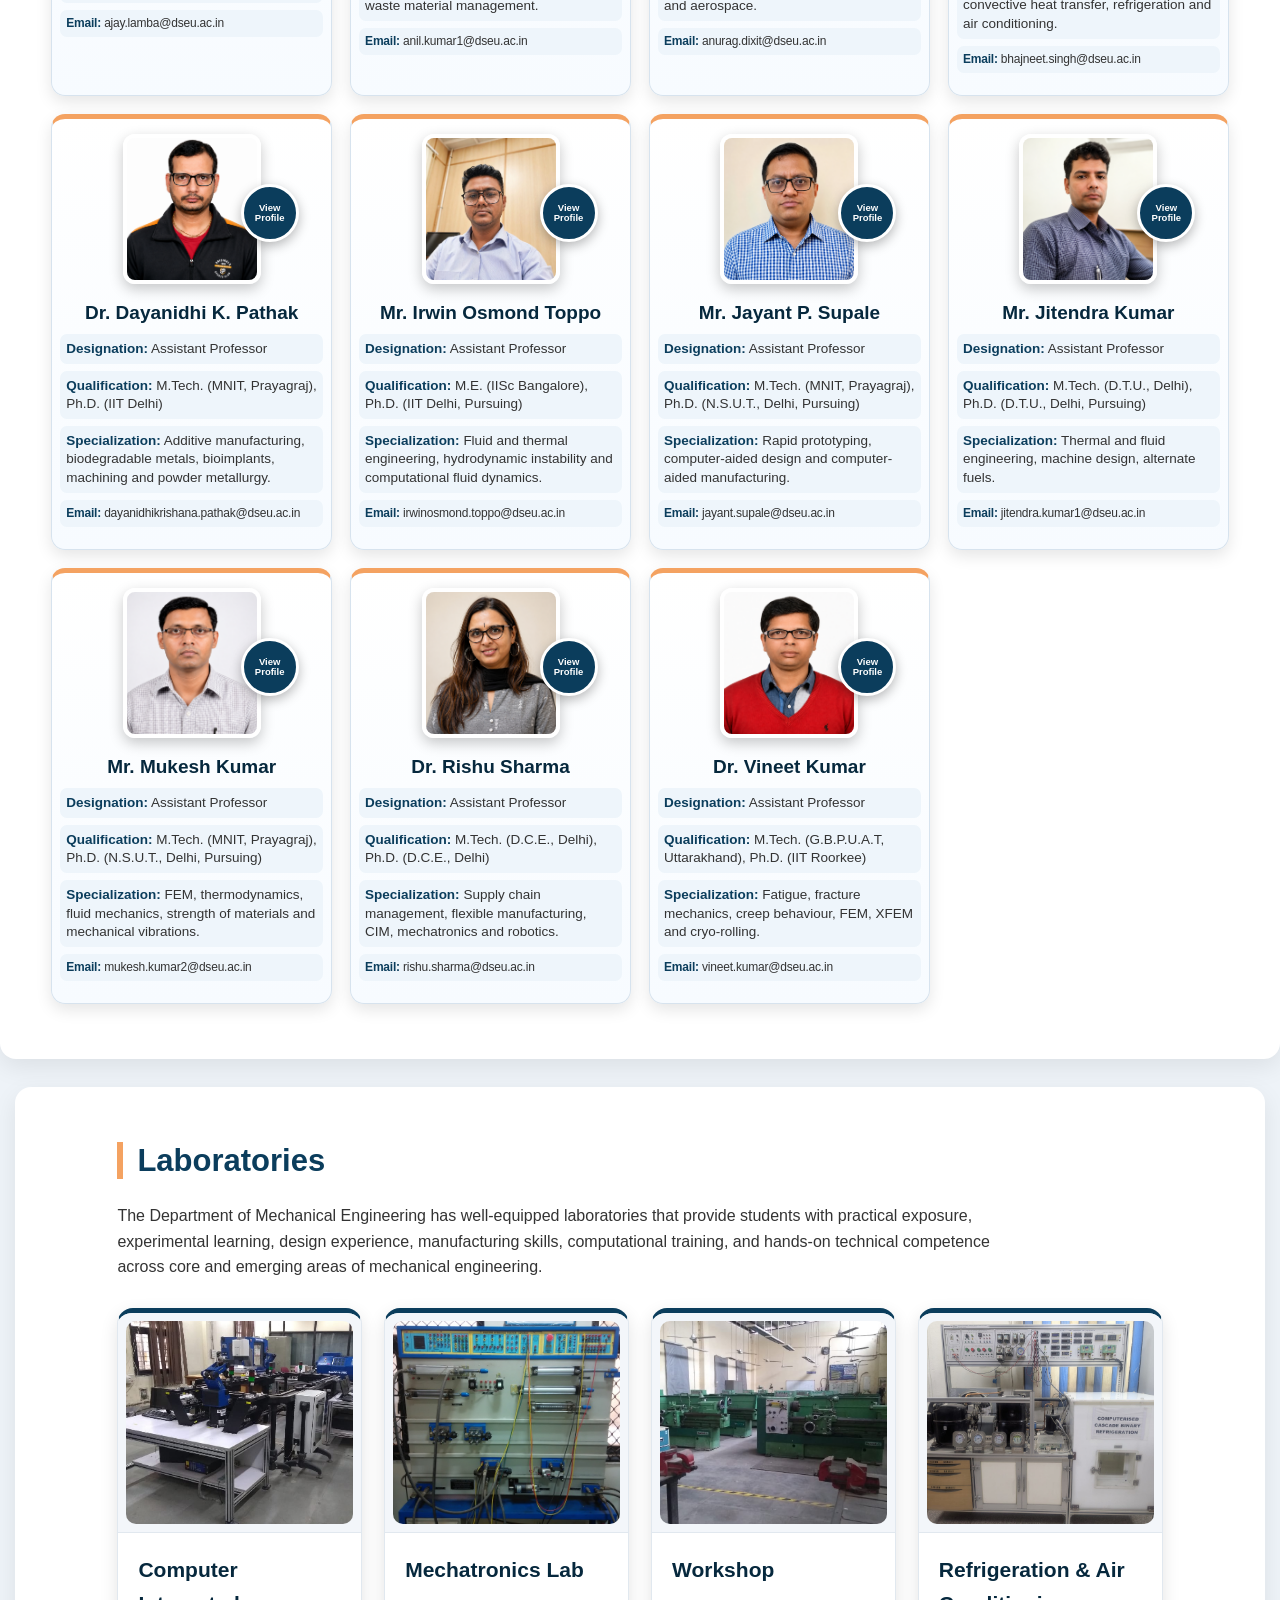
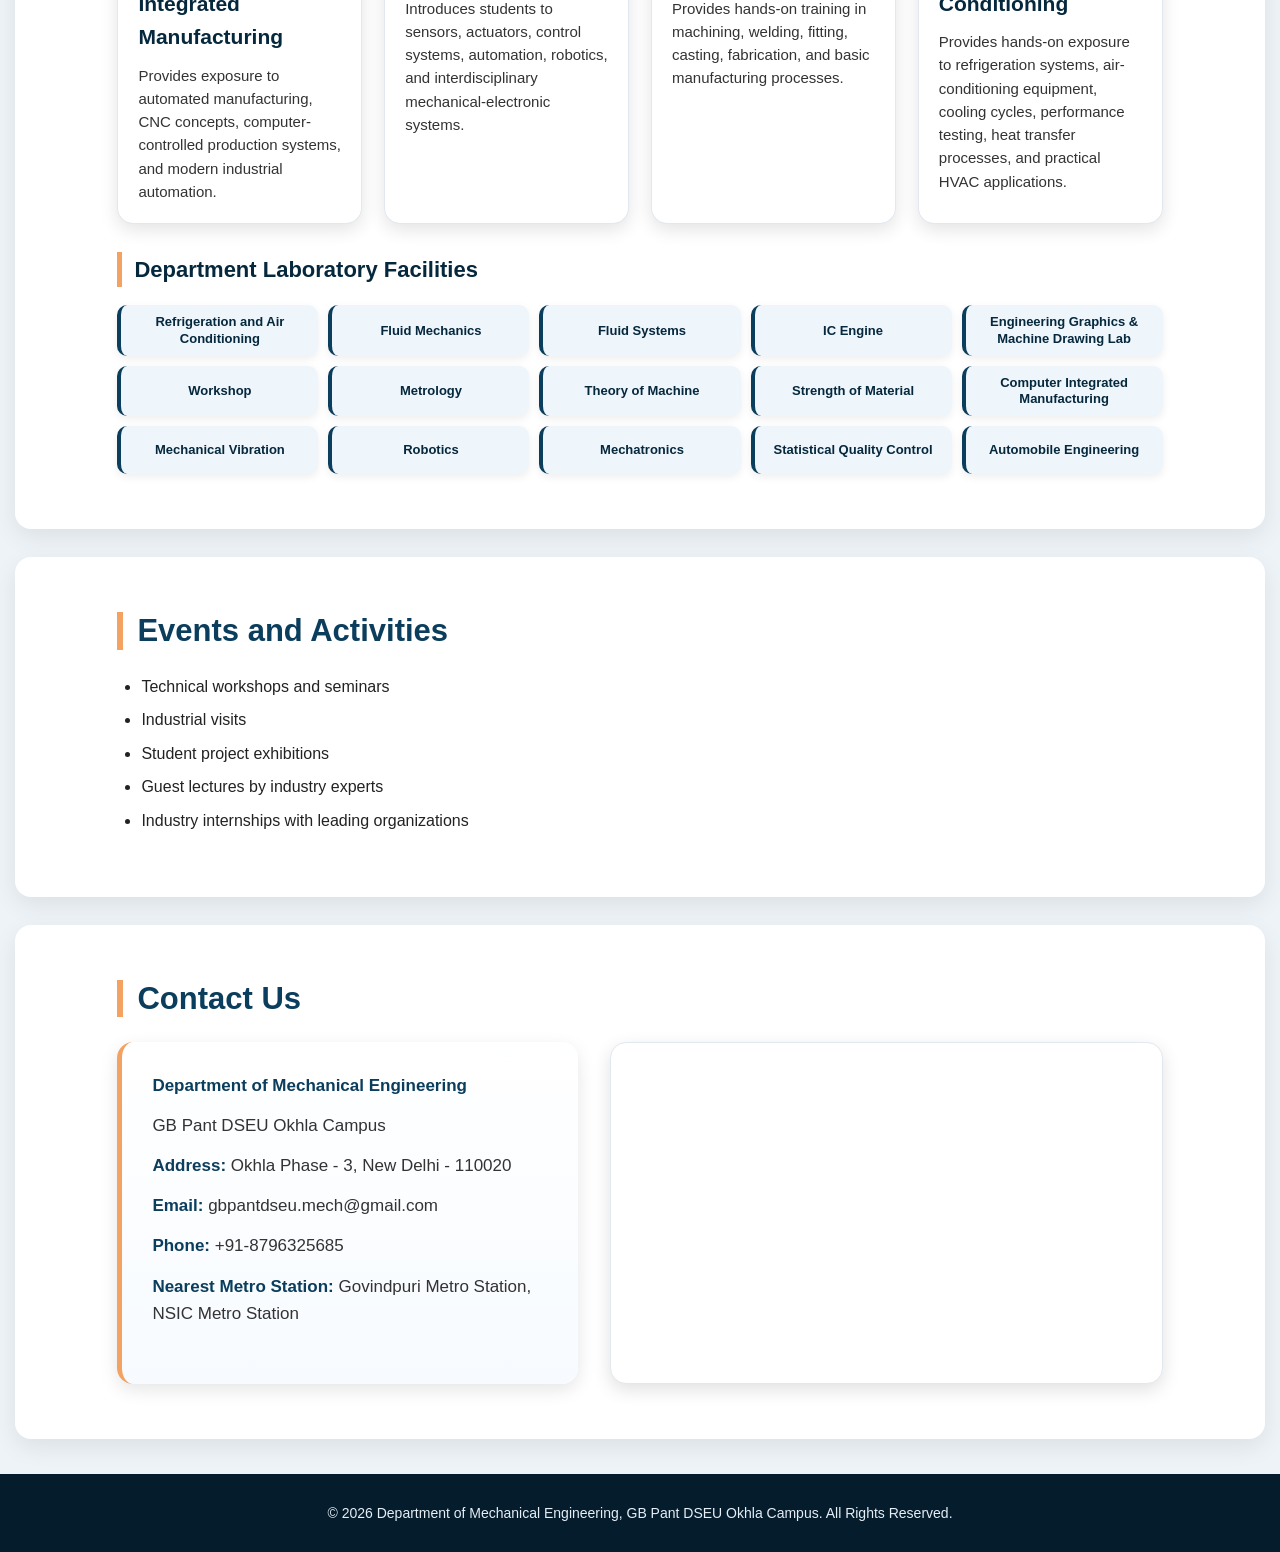
==== commit a6aeb214: "Update index.html" ====
--- a/index.html
+++ b/index.html
@@ -157,7 +157,7 @@
 
     <div class="placement-stats">
       <div class="placement-stat-box">
-        <h3>17+</h3>
+        <h3>30+</h3>
         <p>Placed Students</p>
       </div>
 
@@ -167,7 +167,7 @@
       </div>
 
       <div class="placement-stat-box">
-        <h3>7+</h3>
+        <h3>15+</h3>
         <p>Leading Recruiting Companies</p>
       </div>
 
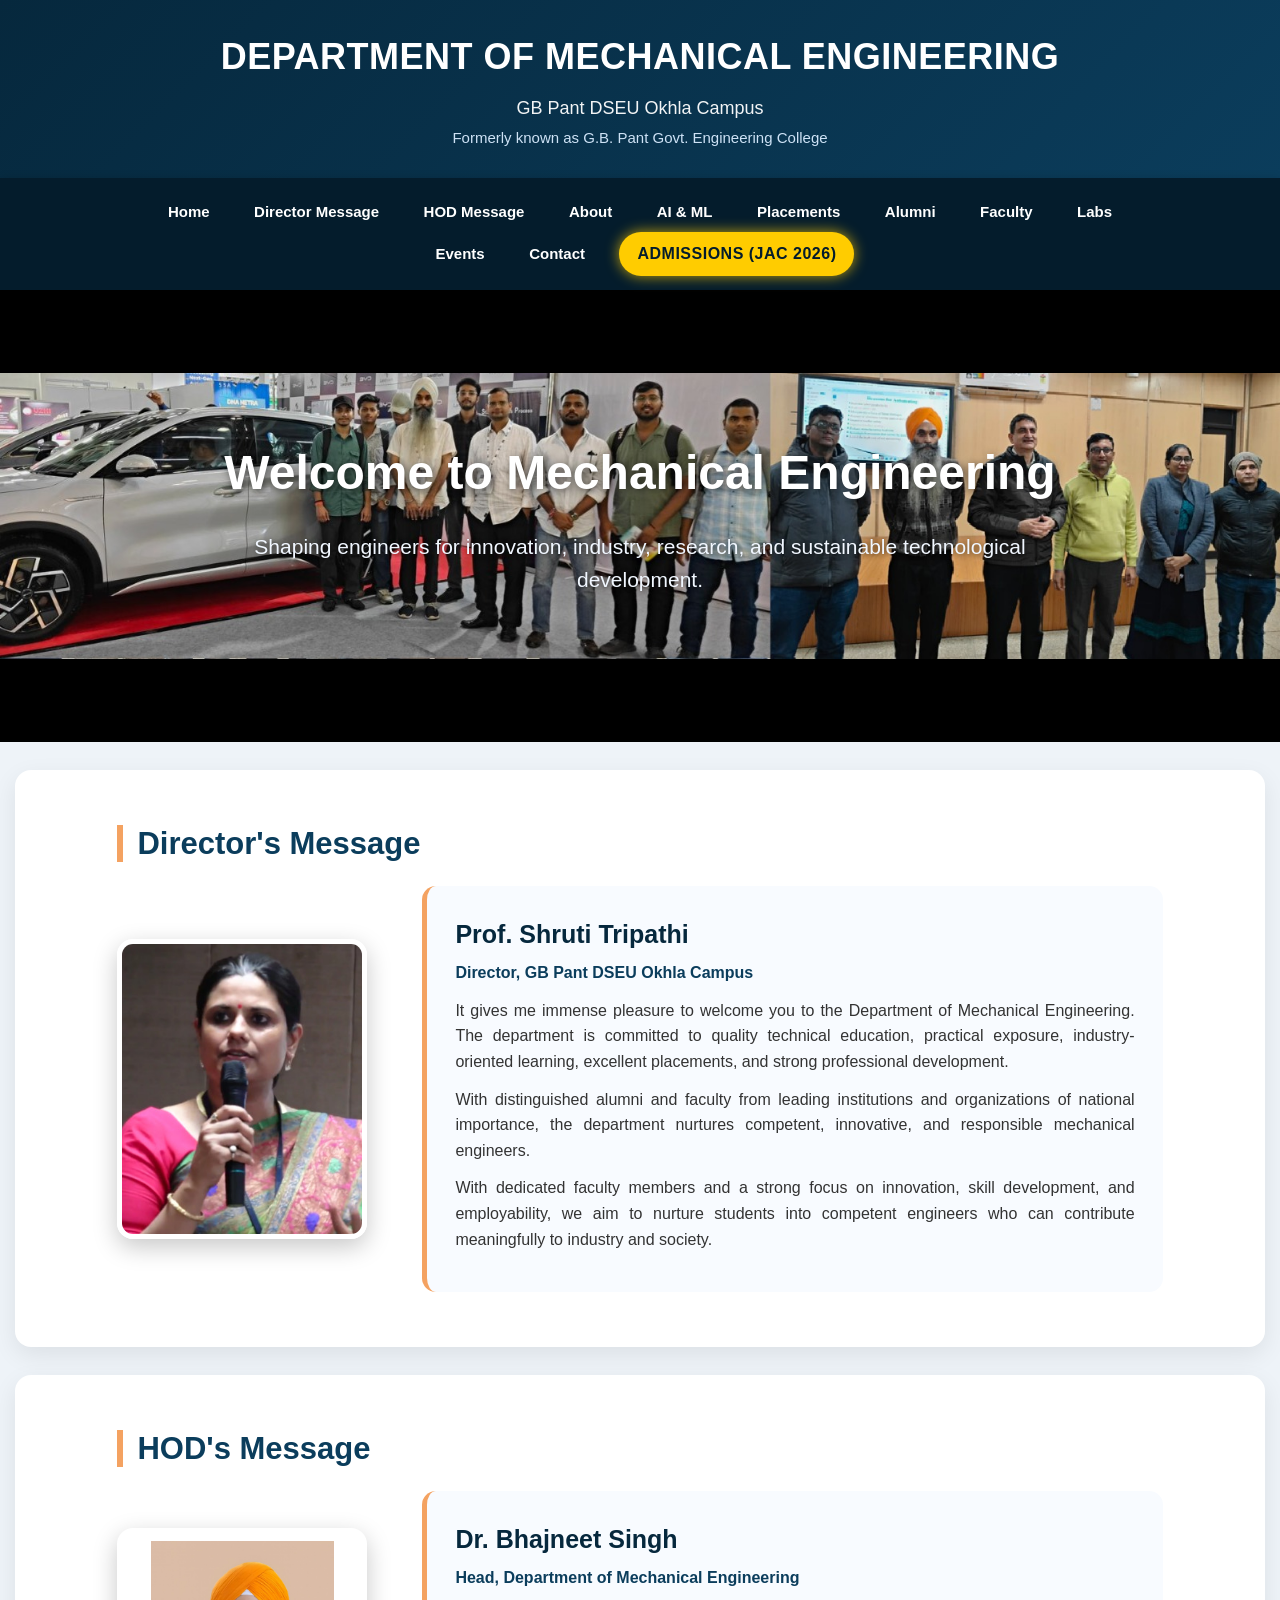
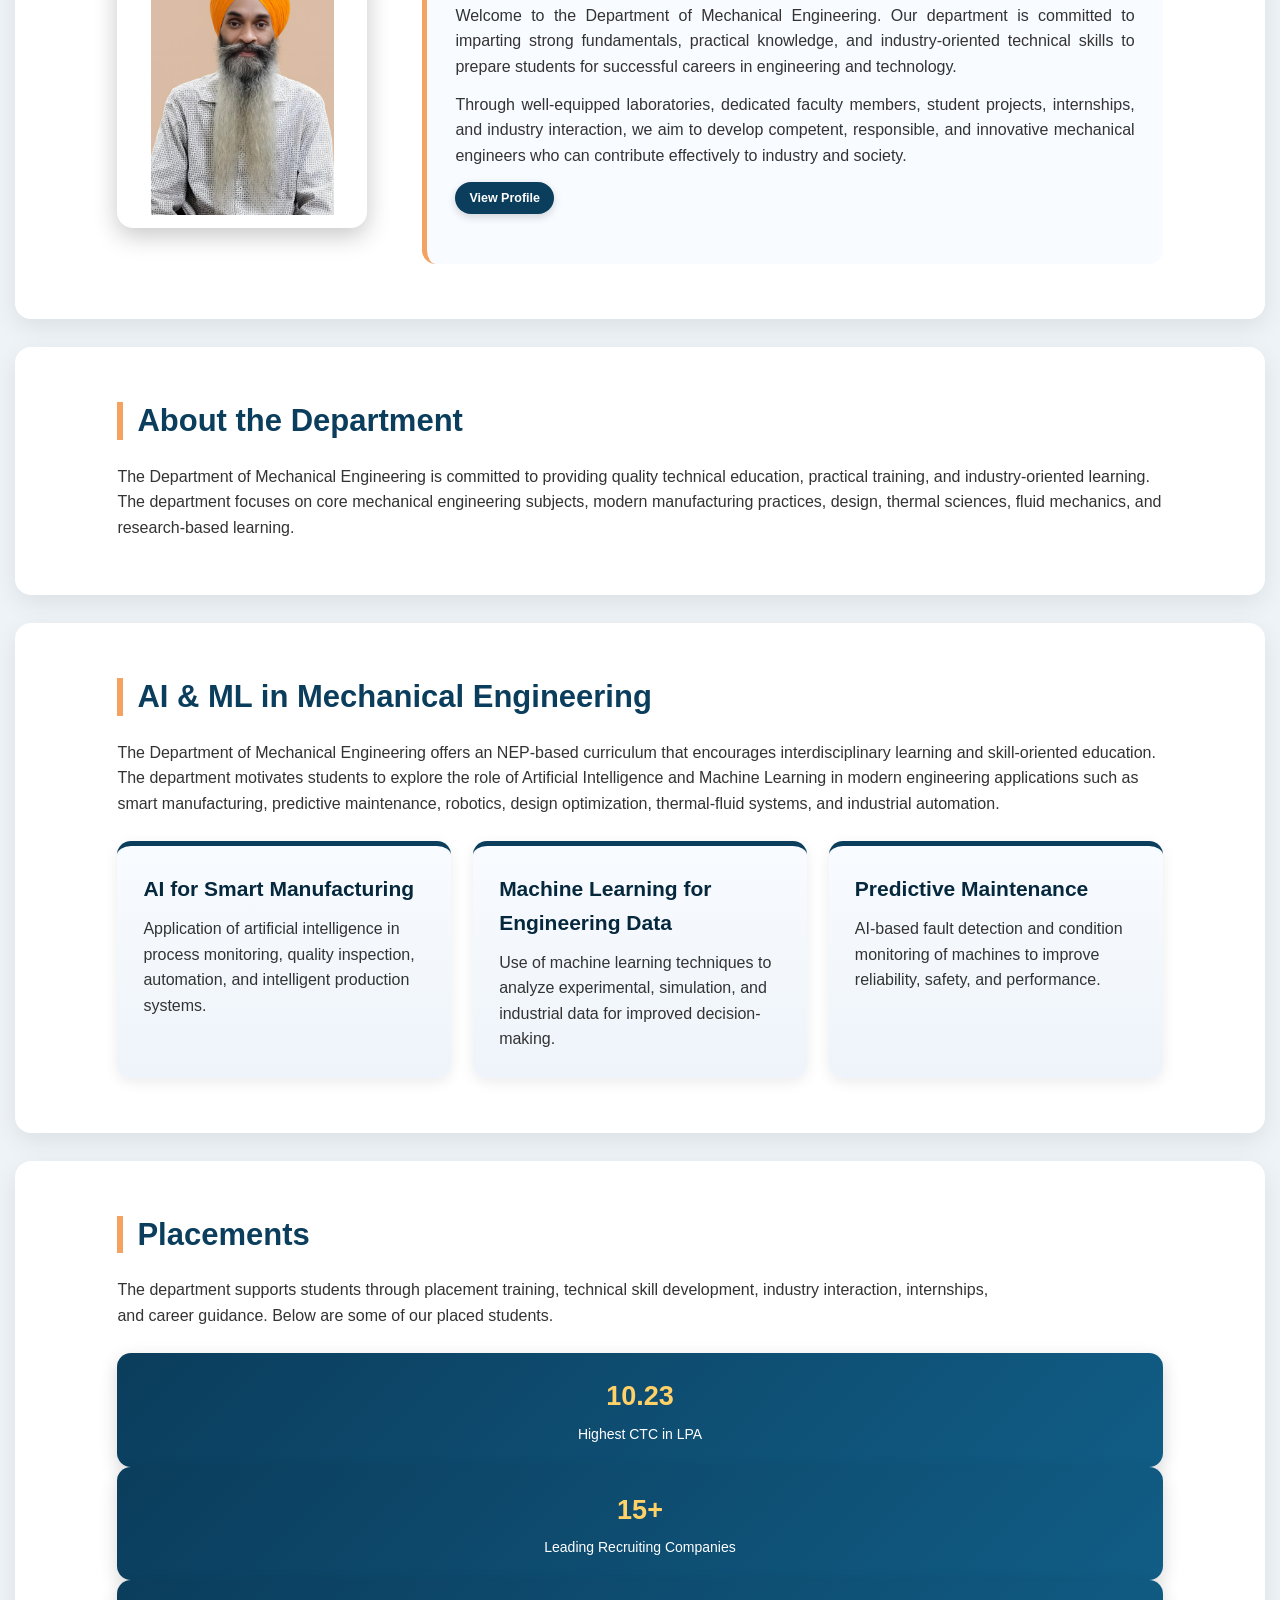
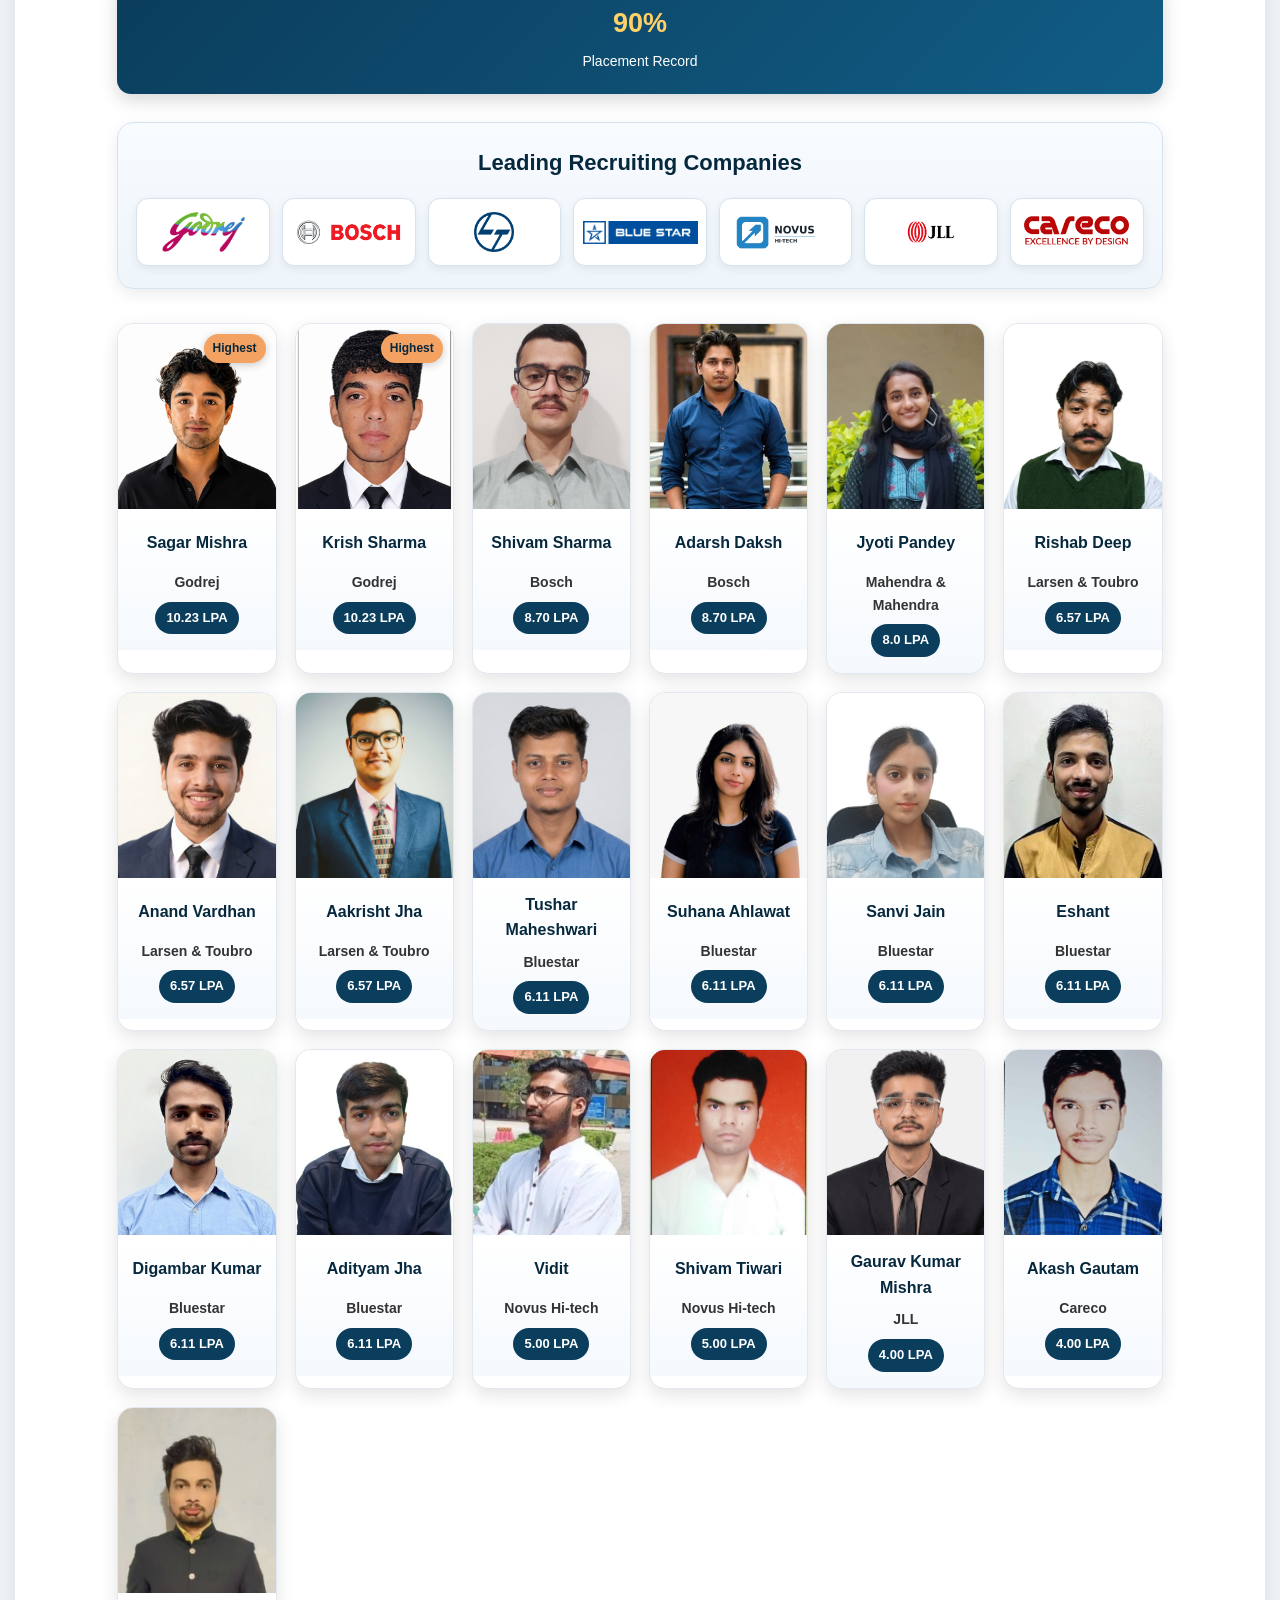
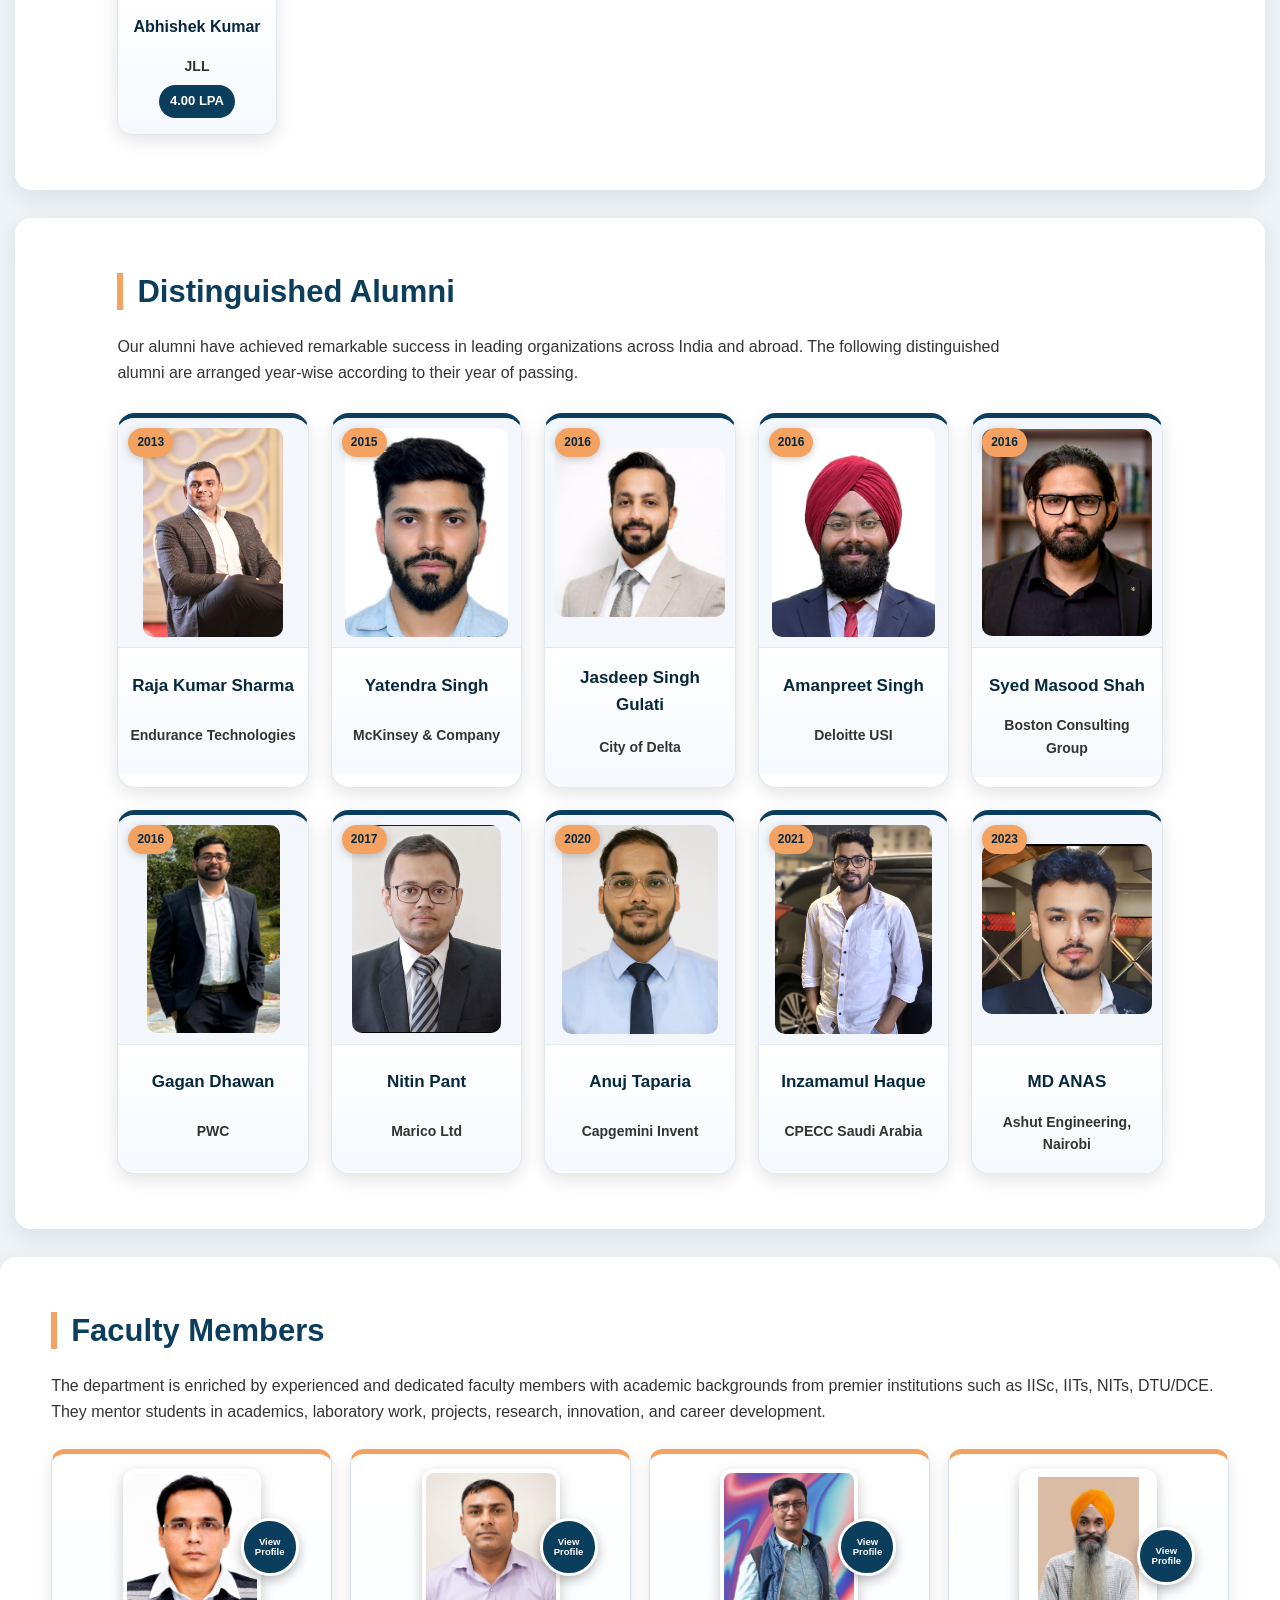
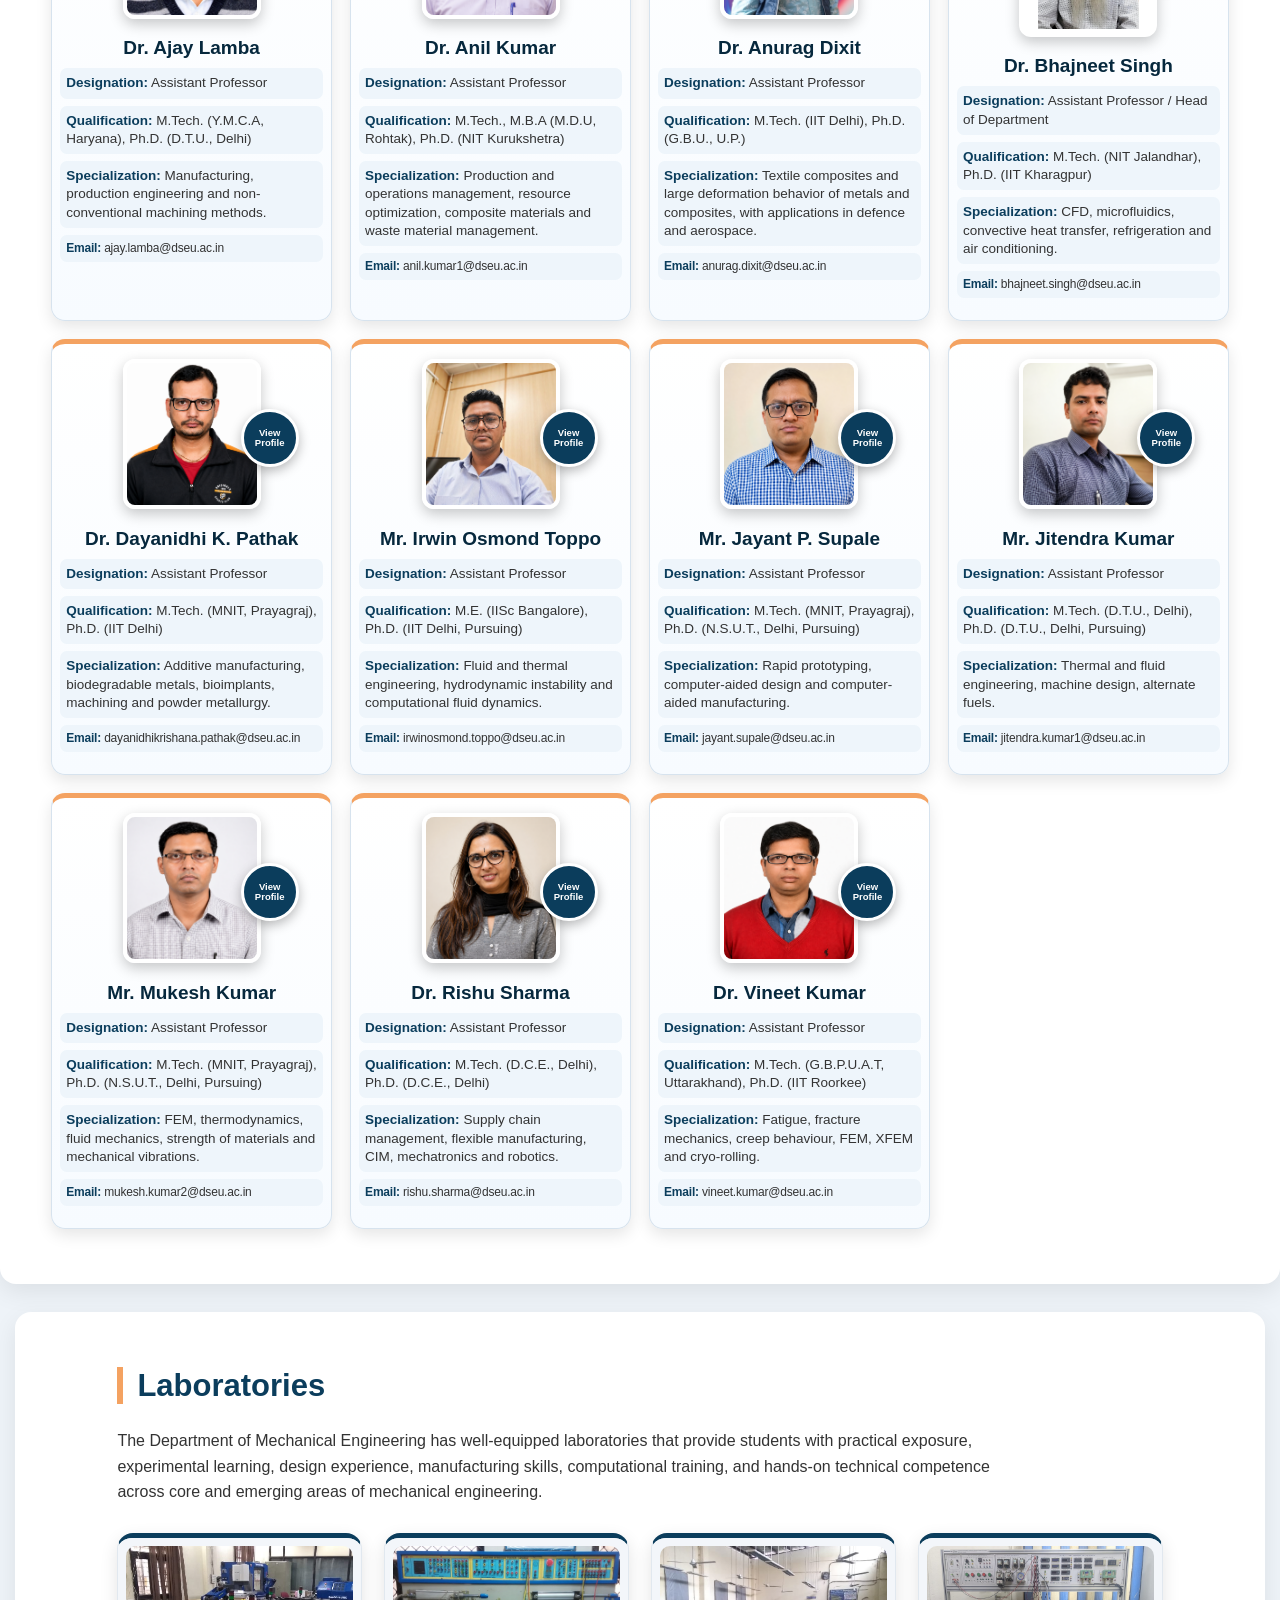
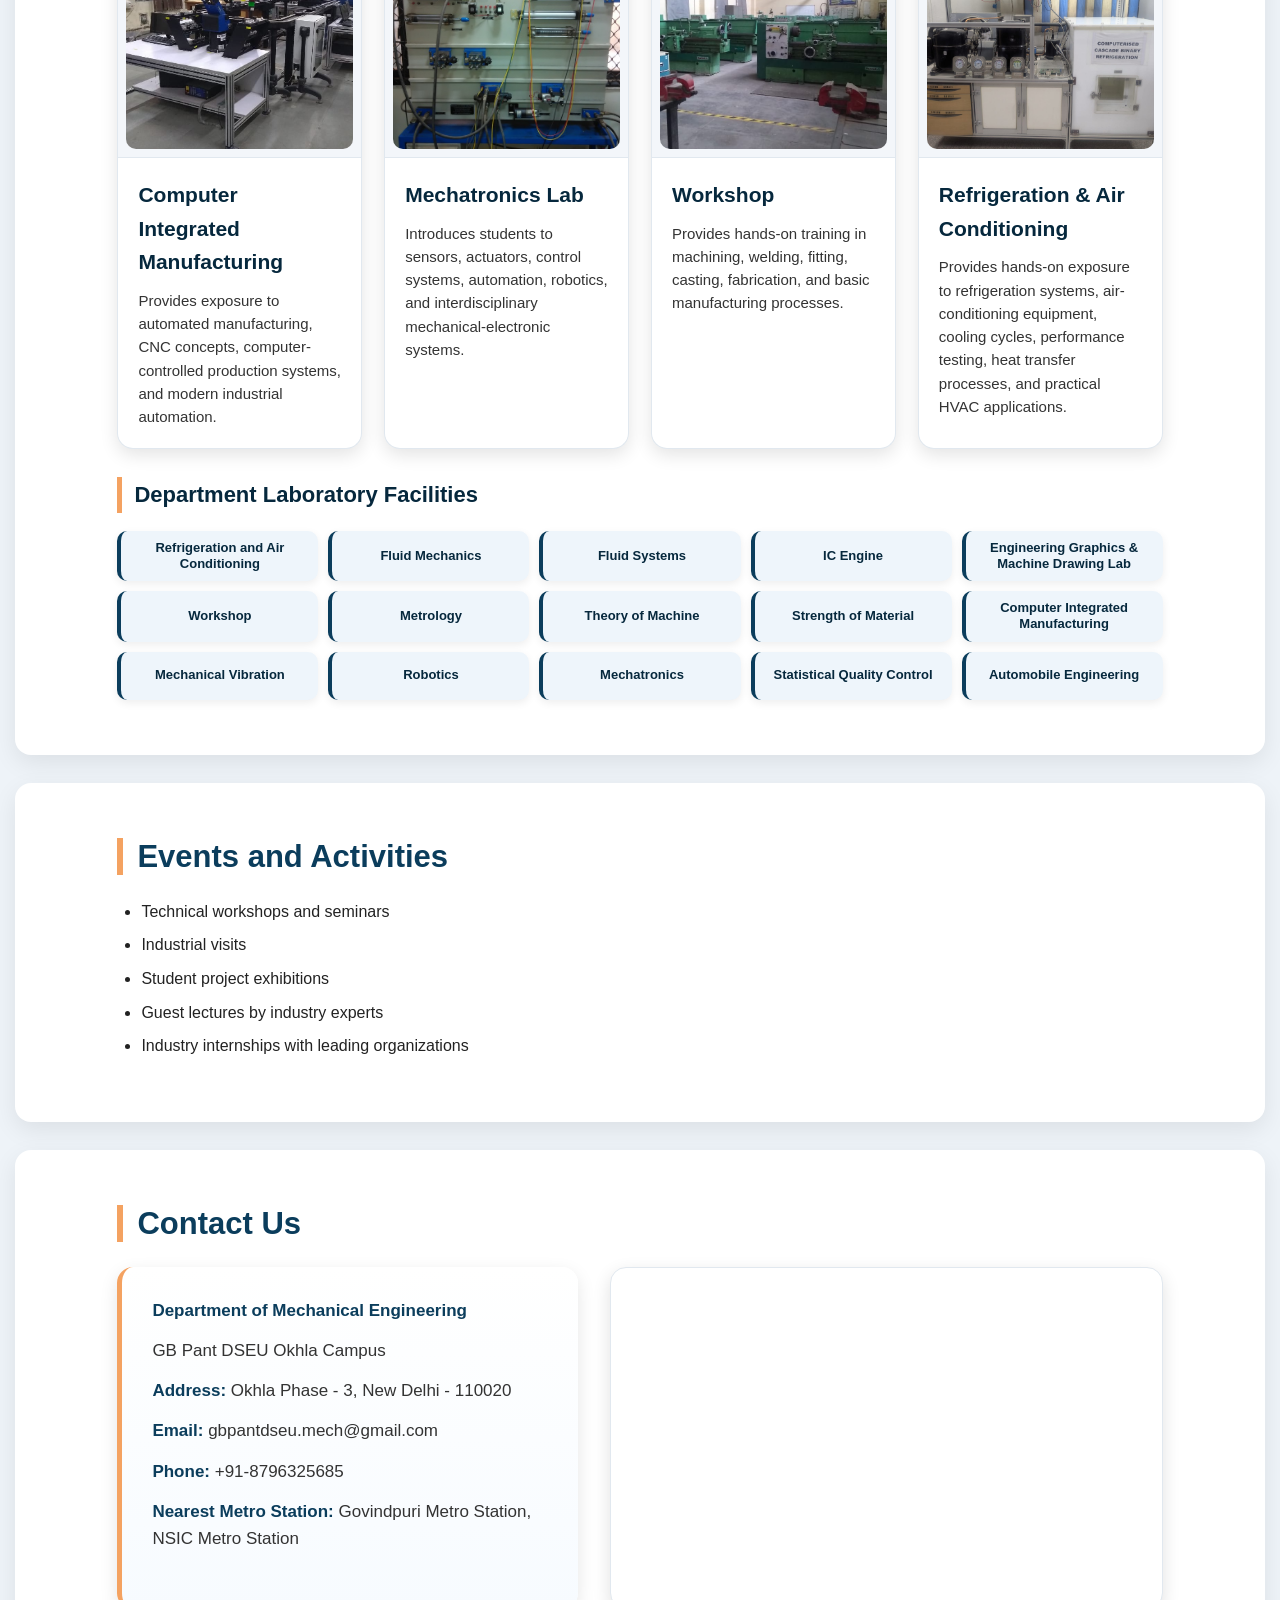
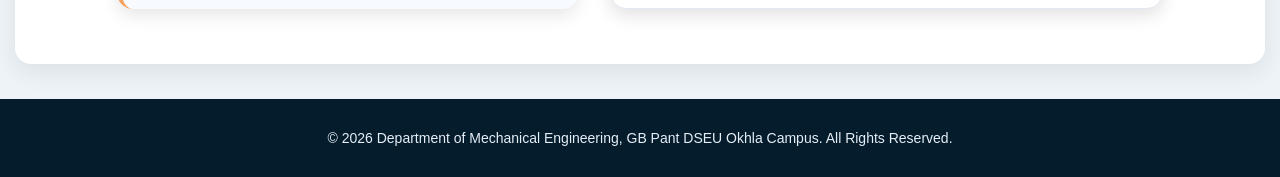
==== commit 72ccb05c: "Update index.html" ====
--- a/index.html
+++ b/index.html
@@ -153,13 +153,7 @@
     <p class="placement-intro">
       The department supports students through placement training, technical skill development,
       industry interaction, internships, and career guidance. Below are some of our placed students.
-    </p>
-
-    <div class="placement-stats">
-      <div class="placement-stat-box">
-        <h3>30+</h3>
-        <p>Placed Students</p>
-      </div>
+   
 
       <div class="placement-stat-box">
         <h3>10.23</h3>
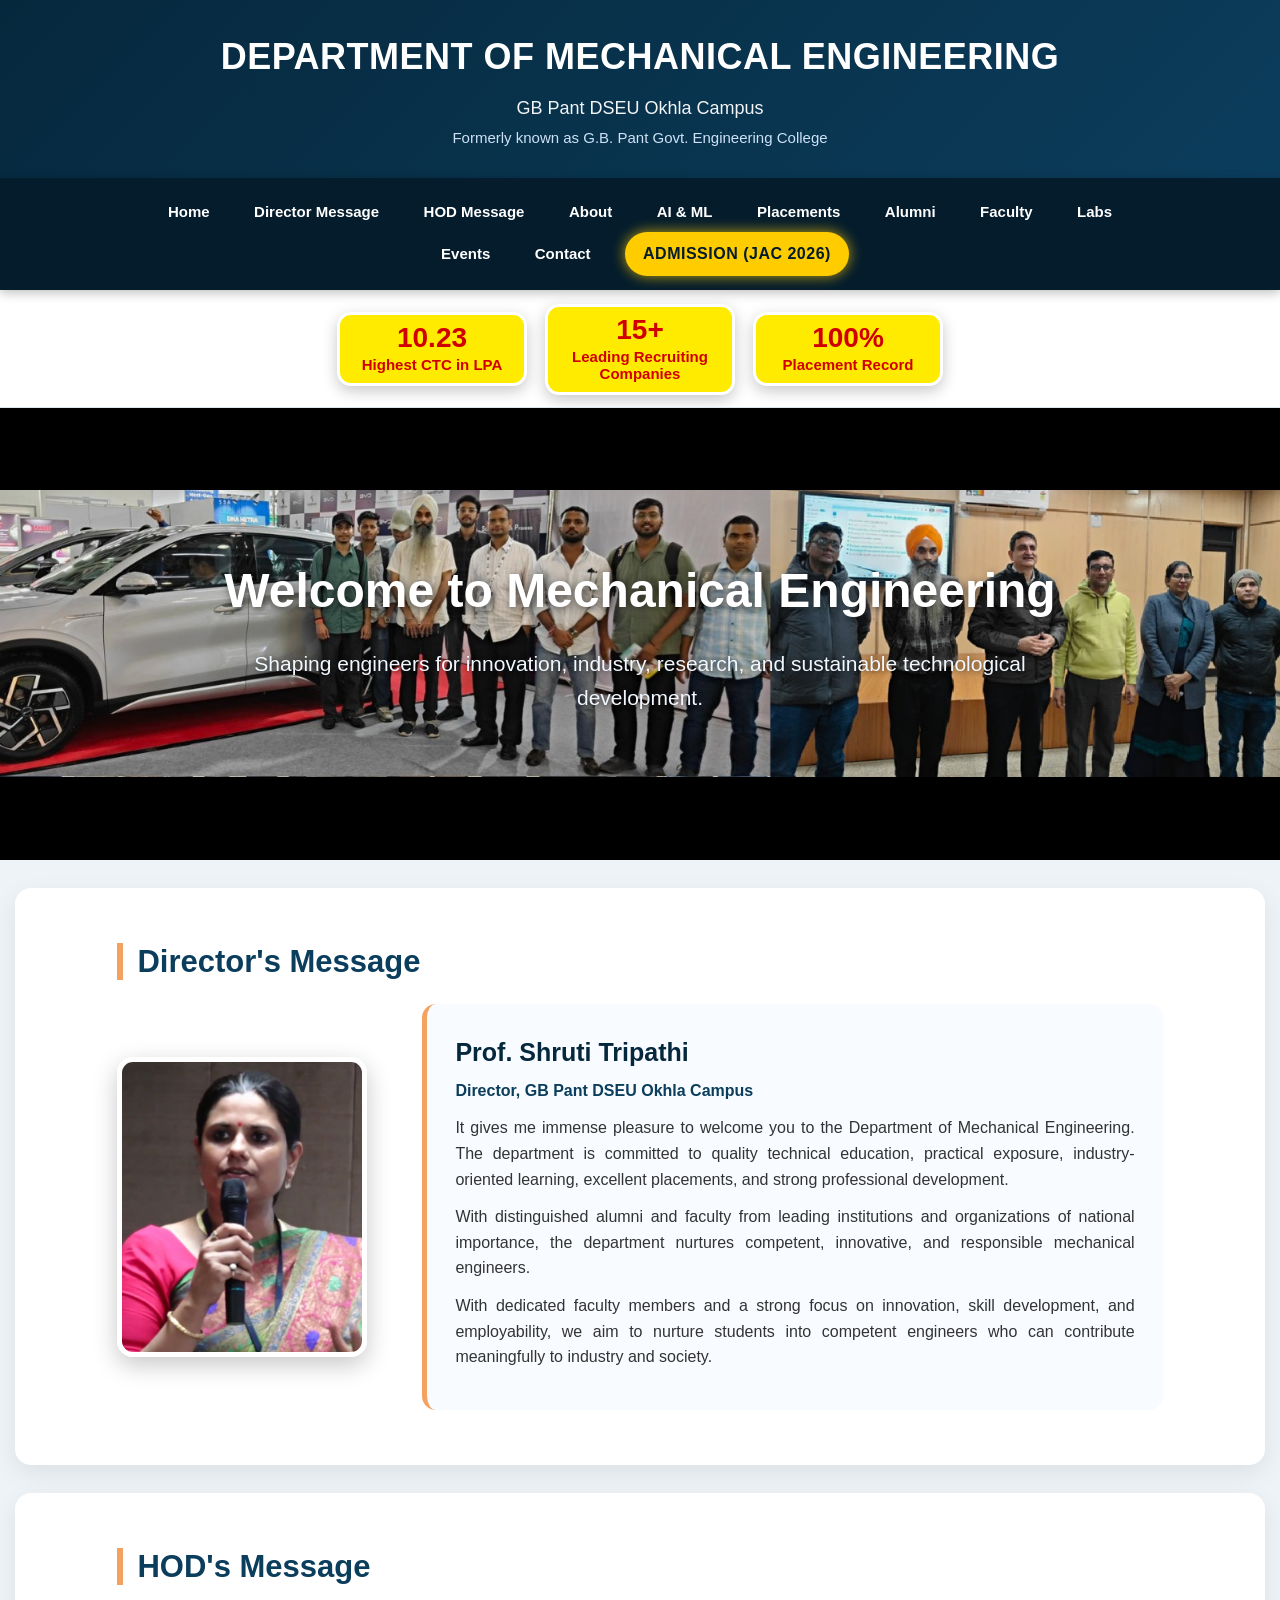
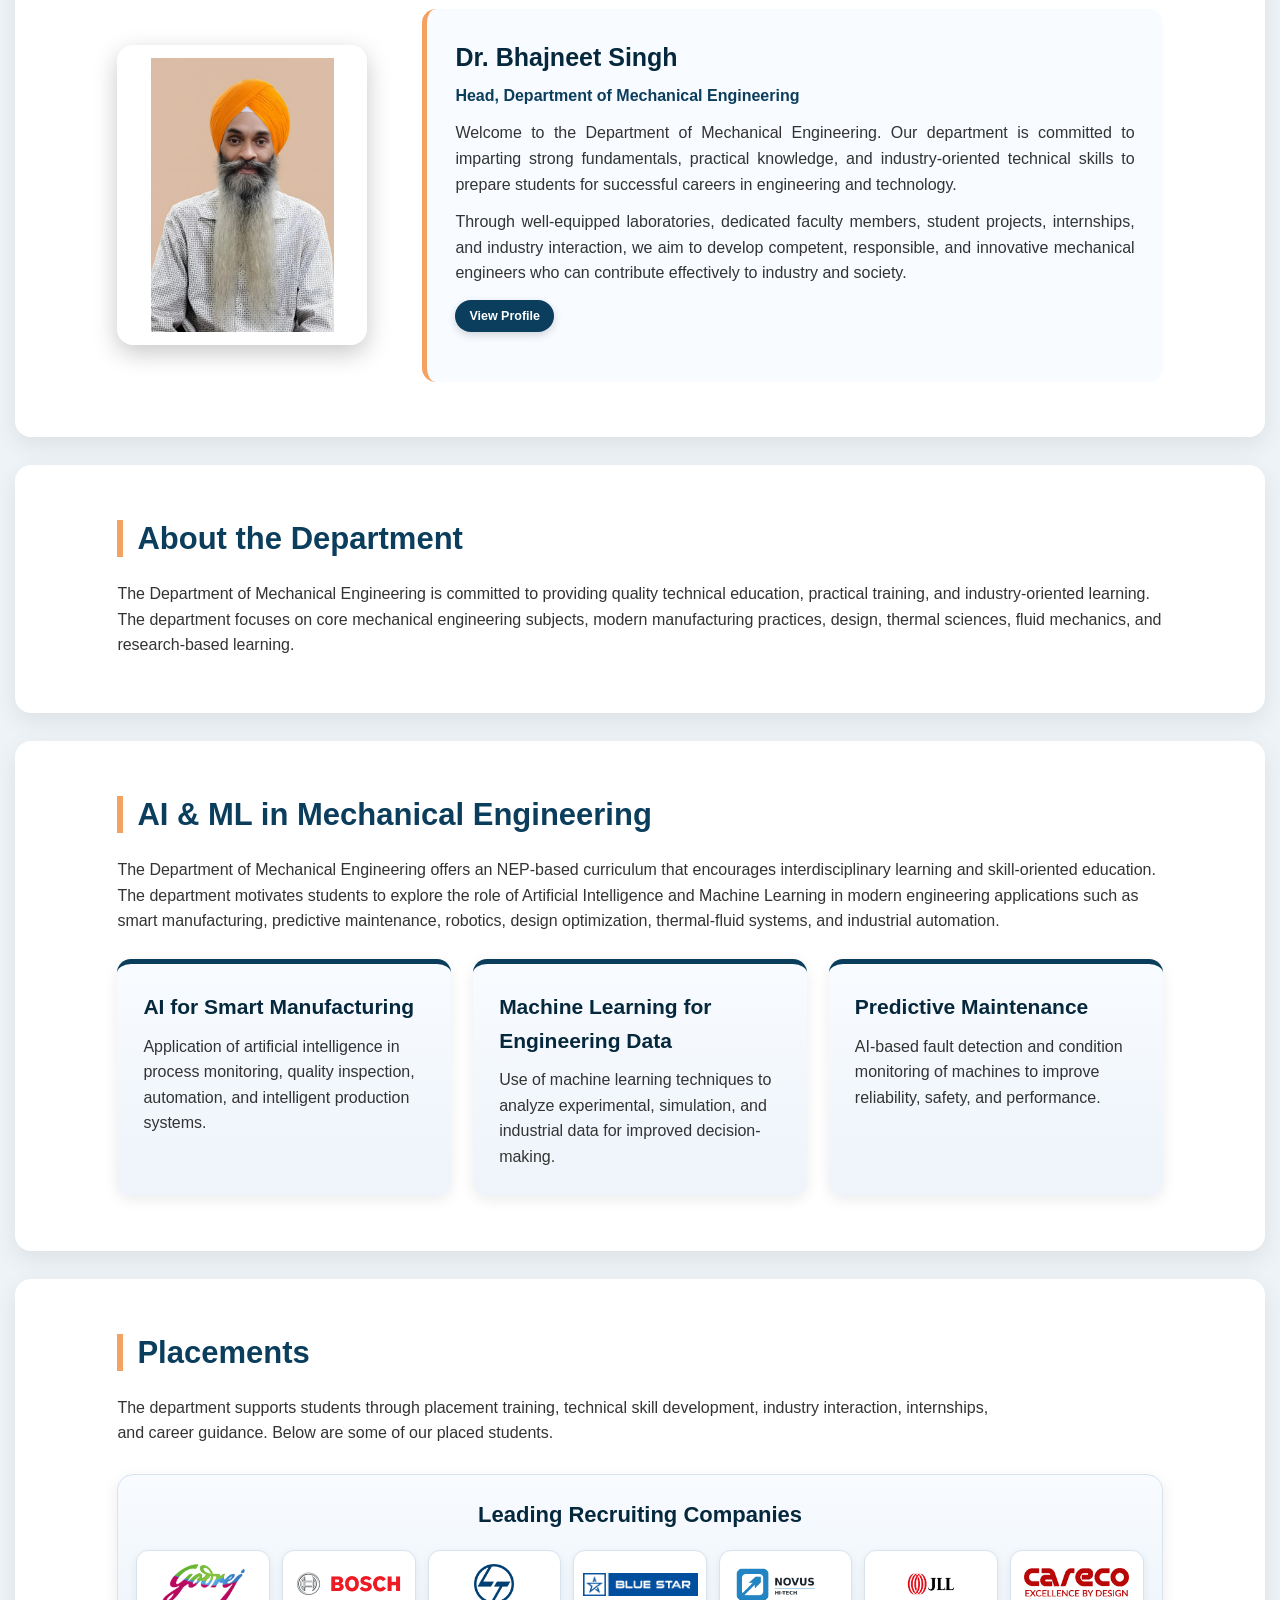
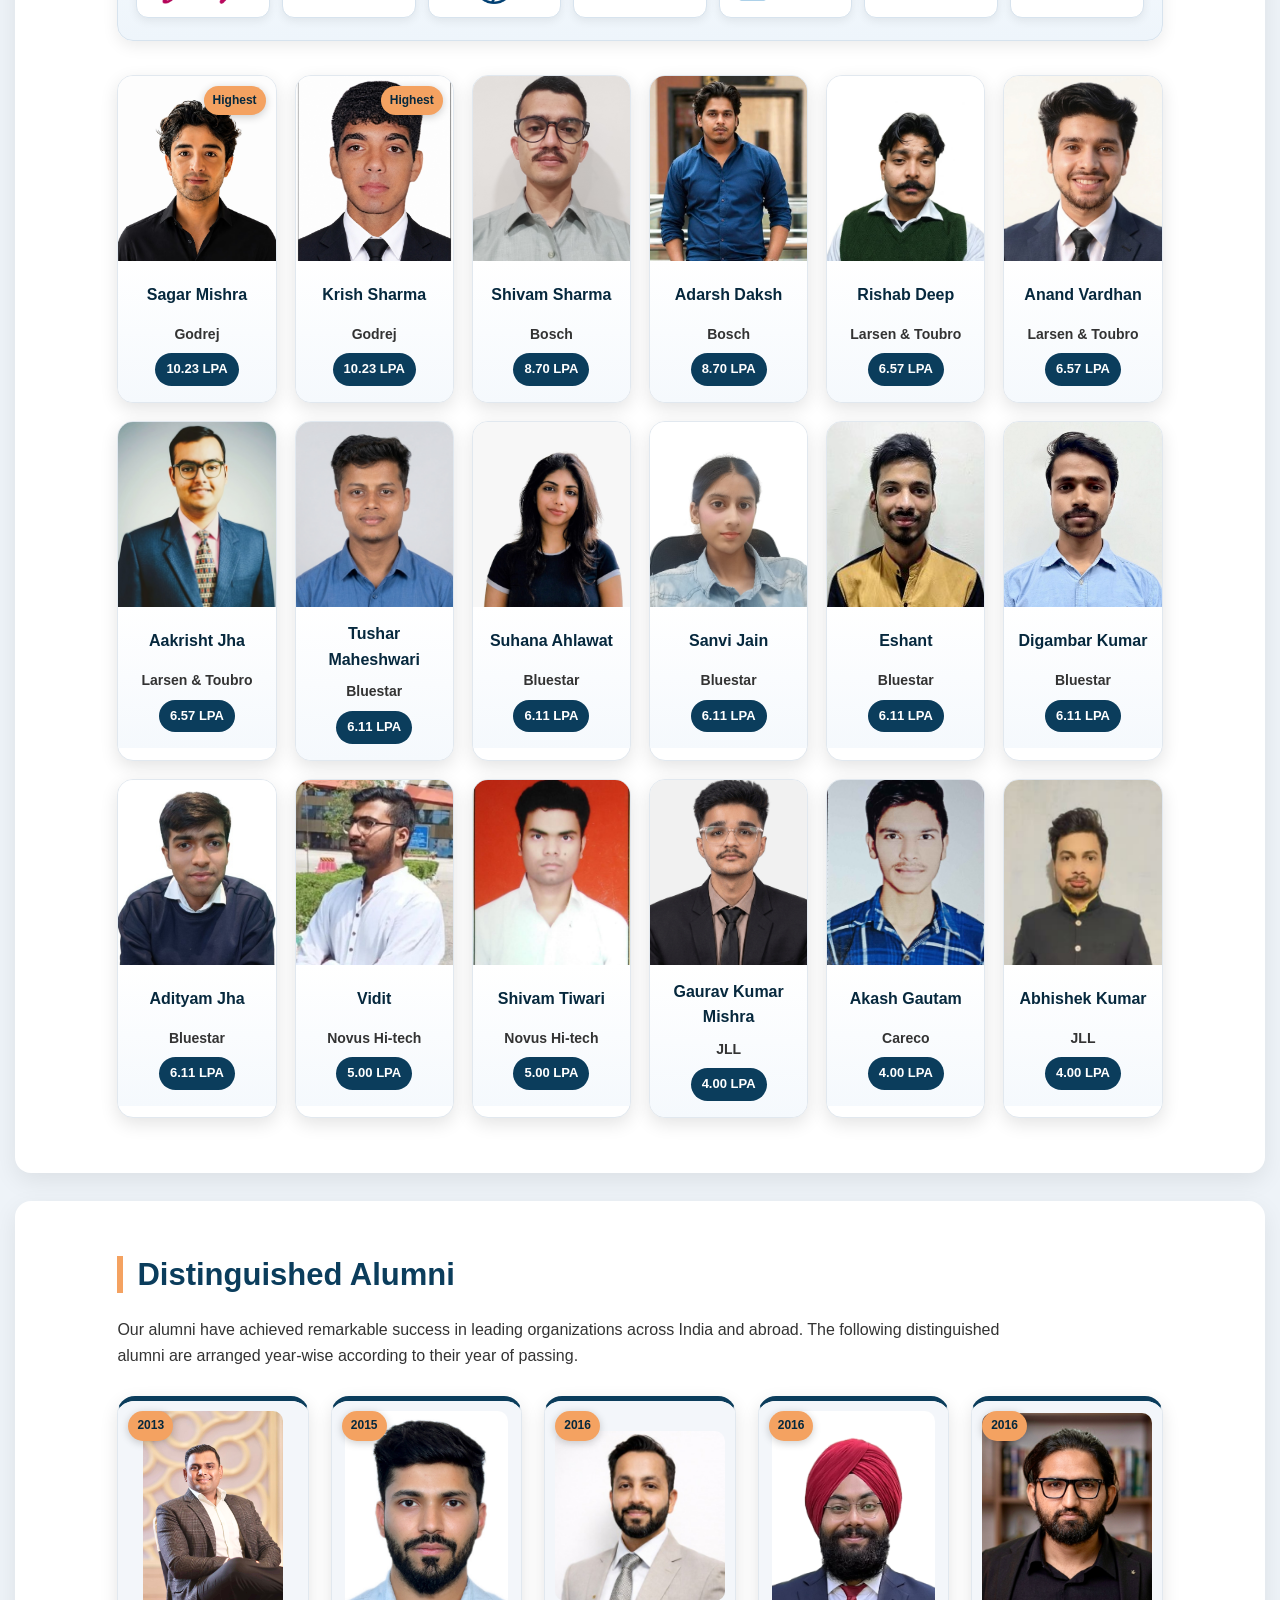
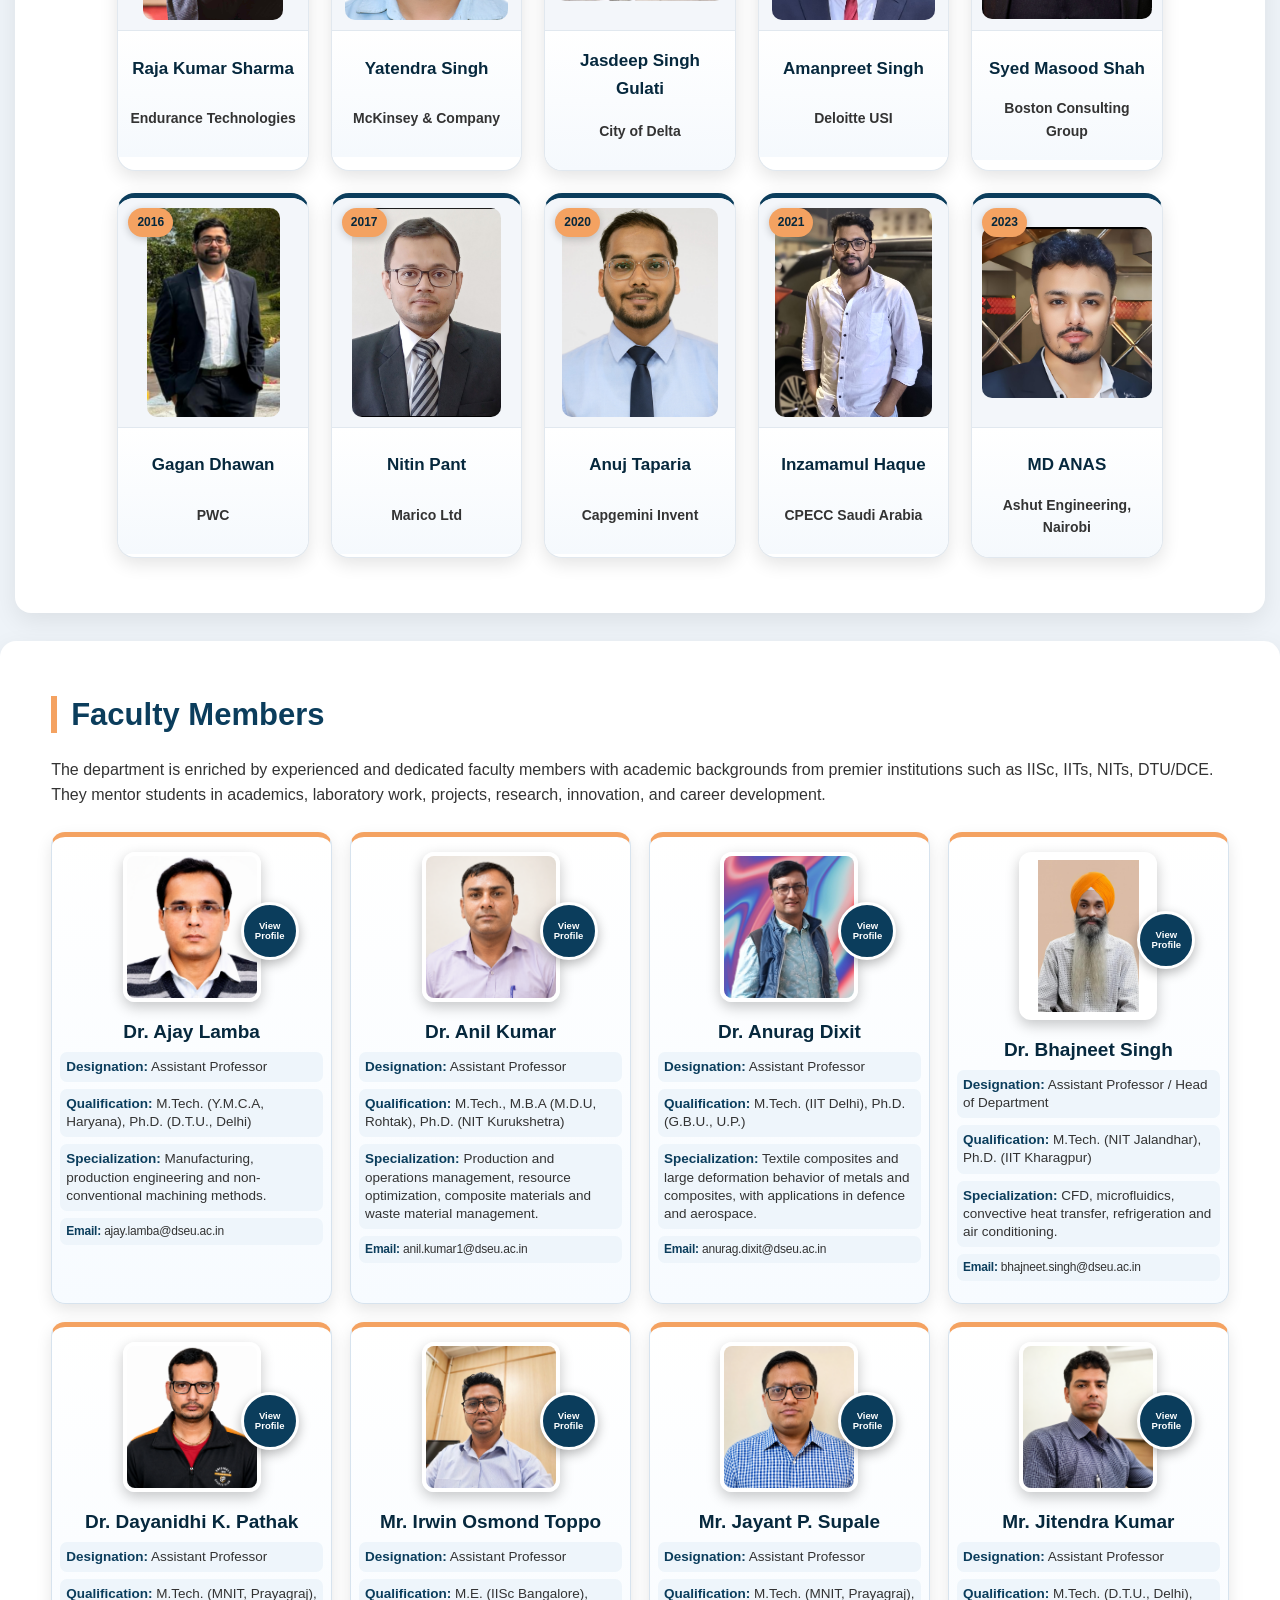
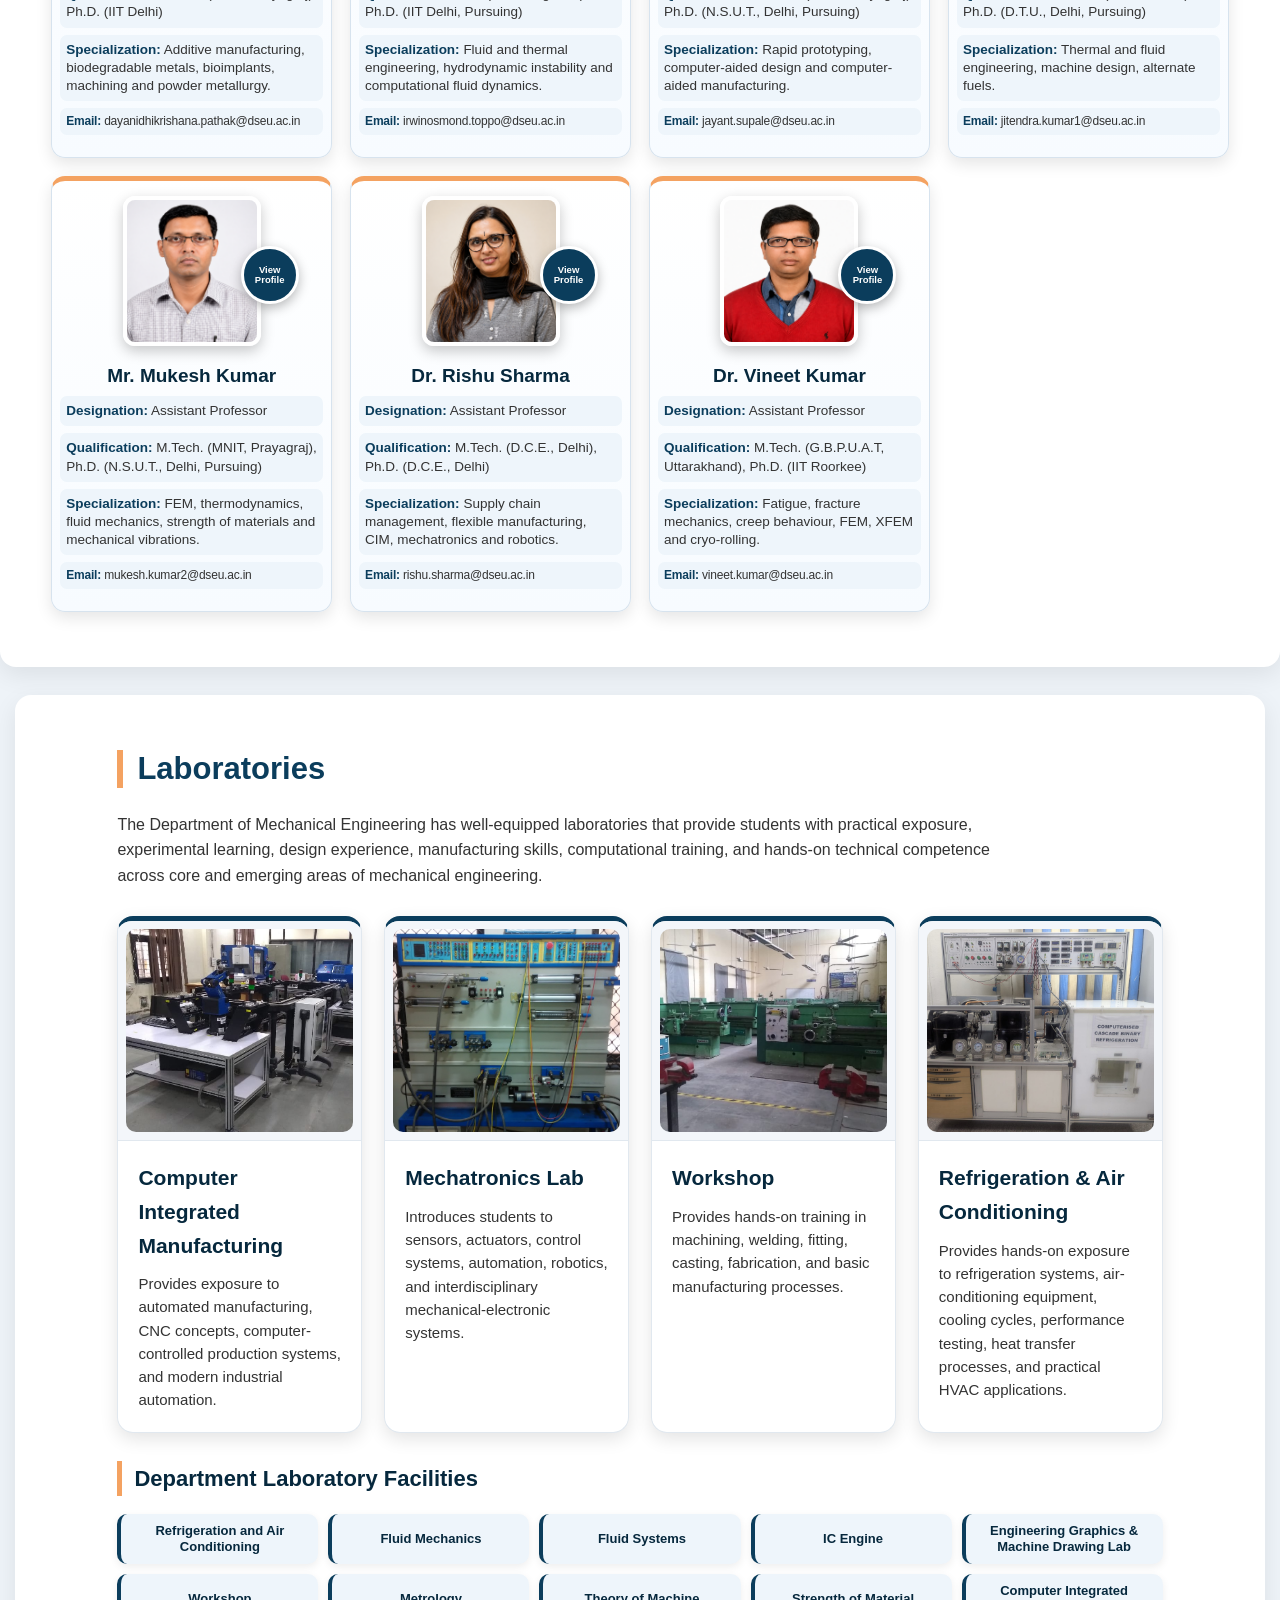
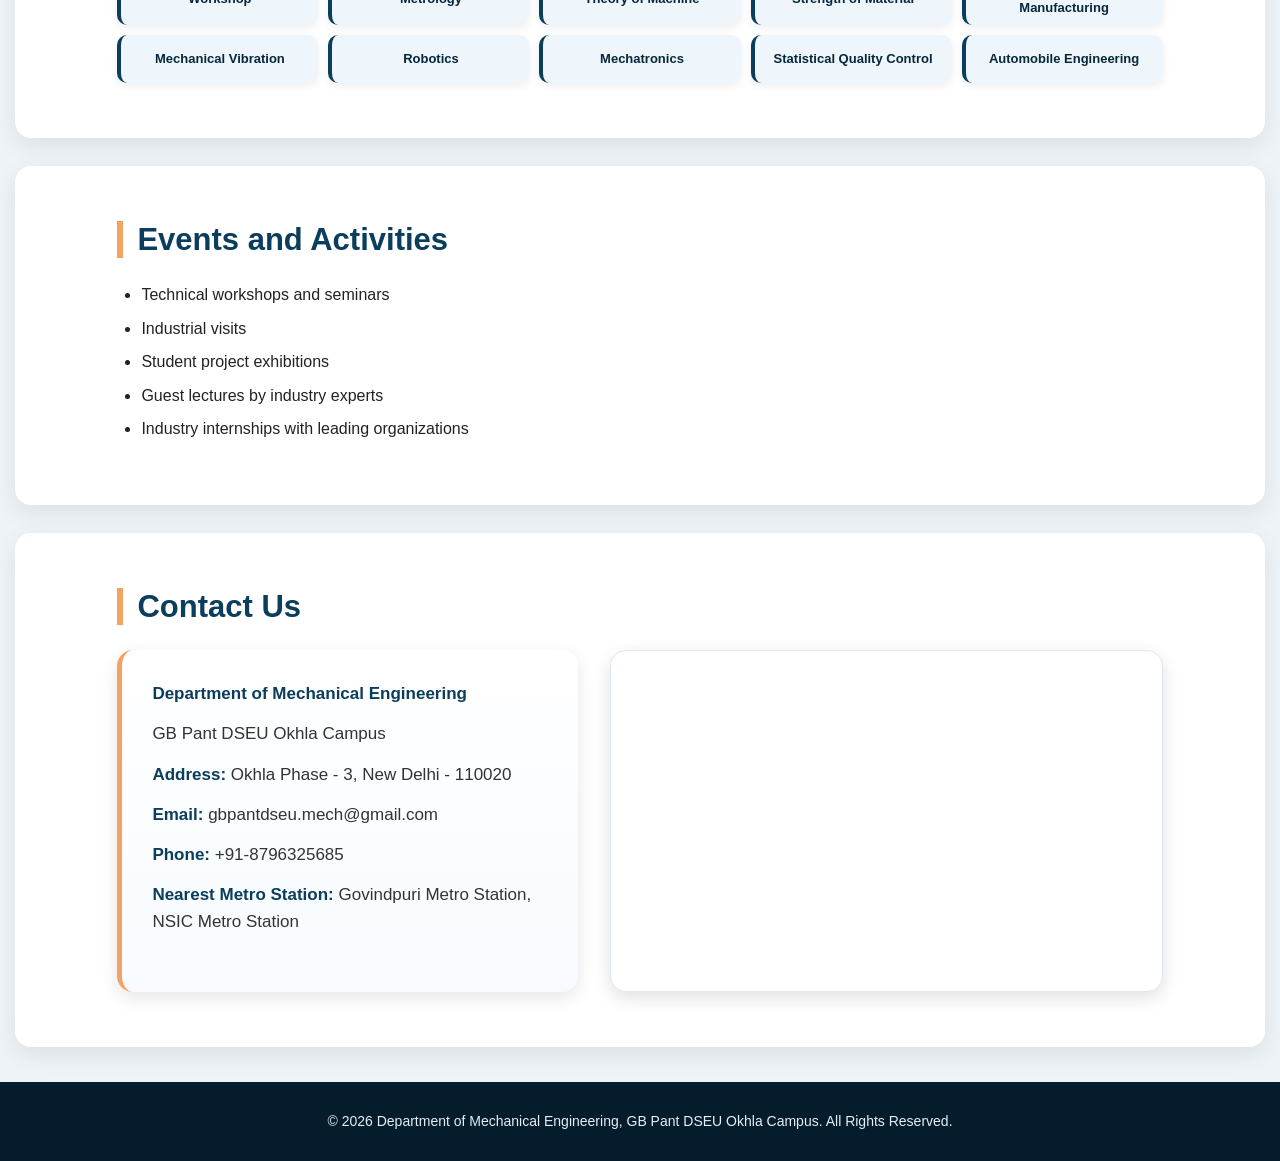
==== commit 13426201: "Add files via upload" ====
--- a/index.html
+++ b/index.html
@@ -29,8 +29,28 @@
     <a href="#labs">Labs</a>
     <a href="#events">Events</a>
     <a href="#contact">Contact</a>
-    <a href="https://jacdelhi.admissions.nic.in/" target="_blank" class="apply-now-link">Admissions (JAC 2026)</a>
+    <a href="https://jacdelhi.admissions.nic.in/" target="_blank" class="apply-now-link">Admission (JAC 2026)</a>
   </nav>
+
+
+  <div class="hero-moving-stats" aria-label="Placement highlights">
+    <div class="hero-stat-track">
+      <div class="hero-moving-stat-box">
+        <h3>10.23</h3>
+        <p>Highest CTC in LPA</p>
+      </div>
+
+      <div class="hero-moving-stat-box">
+        <h3>15+</h3>
+        <p>Leading Recruiting Companies</p>
+      </div>
+
+      <div class="hero-moving-stat-box">
+        <h3>100%</h3>
+        <p>Placement Record</p>
+      </div>
+    </div>
+  </div>
 
   <div class="hero" id="home">
     <div class="hero-slider">
@@ -153,24 +173,7 @@
     <p class="placement-intro">
       The department supports students through placement training, technical skill development,
       industry interaction, internships, and career guidance. Below are some of our placed students.
-   
-
-      <div class="placement-stat-box">
-        <h3>10.23</h3>
-        <p>Highest CTC in LPA</p>
-      </div>
-
-      <div class="placement-stat-box">
-        <h3>15+</h3>
-        <p>Leading Recruiting Companies</p>
-      </div>
-
-      <div class="placement-stat-box">
-        <h3>90%</h3>
-        <p>Placement Record</p>
-      </div>
-    </div>
-
+    </p>
     <div class="recruiters-section">
       <h3> Leading Recruiting Companies</h3>
 
@@ -244,15 +247,6 @@
           <h3>Adarsh Daksh</h3>
           <p class="company">Bosch</p>
           <p class="ctc">8.70 LPA</p>
-        </div>
-      </div>
-
-         <div class="placement-card">
-        <img src="student_pics/jyoti.jpeg" alt="Jyoti Pandey">
-        <div class="placement-content">
-          <h3>Jyoti Pandey</h3>
-          <p class="company">Mahendra & Mahendra</p>
-          <p class="ctc">8.0 LPA</p>
         </div>
       </div>
 
--- a/style.css
+++ b/style.css
@@ -91,6 +91,70 @@
   color: #0b3d5c;
   transform: translateY(-2px);
   box-shadow: 0 0 18px rgba(255,255,255,0.8);
+}
+
+
+/* ================= MOVING PLACEMENT HIGHLIGHT BOXES ================= */
+
+.hero-moving-stats {
+  width: 100%;
+  background: #ffffff;
+  padding: 14px 20px 12px;
+  overflow: hidden;
+  display: flex;
+  justify-content: center;
+  align-items: center;
+  border-bottom: 1px solid #dbe5ee;
+}
+
+.hero-stat-track {
+  display: flex;
+  align-items: center;
+  justify-content: center;
+  gap: 18px;
+  animation: heroStatsShortMove 4.5s ease-in-out infinite alternate;
+  max-width: 720px;
+}
+
+.hero-moving-stat-box {
+  width: 190px;
+  min-height: 70px;
+  background: #ffeb00;
+  color: #d00000;
+  padding: 9px 14px;
+  border-radius: 14px;
+  text-align: center;
+  border: 3px solid #ffffff;
+  box-shadow: 0 5px 15px rgba(0,0,0,0.22);
+  display: flex;
+  flex-direction: column;
+  justify-content: center;
+  flex-shrink: 0;
+}
+
+.hero-moving-stat-box h3 {
+  font-size: 28px;
+  line-height: 1;
+  margin-bottom: 5px;
+  color: #d00000;
+  font-weight: 900;
+}
+
+.hero-moving-stat-box p {
+  font-size: 15px;
+  line-height: 1.12;
+  color: #d00000;
+  font-weight: 900;
+}
+
+@keyframes heroStatsShortMove {
+  0% {
+    transform: translateX(-28px);
+  }
+
+  100% {
+    transform: translateX(28px);
+  }
 }
 
 /* ================= HERO RIGHT-TO-LEFT MOVING BACKGROUND ================= */
@@ -287,7 +351,7 @@
 
 .placement-stats {
   display: grid;
-  grid-template-columns: repeat(4, 1fr);
+  grid-template-columns: repeat(3, minmax(0, 1fr));
   gap: 18px;
   margin: 25px 0 30px;
 }
@@ -1108,3 +1172,42 @@
     min-height: 280px;
   }
 }
+
+
+@media (max-width: 768px) {
+  .hero-moving-stats {
+    padding: 10px 10px;
+  }
+
+  .hero-stat-track {
+    gap: 8px;
+    max-width: 100%;
+    animation: heroStatsShortMoveMobile 4.5s ease-in-out infinite alternate;
+  }
+
+  .hero-moving-stat-box {
+    width: 30vw;
+    min-height: 60px;
+    padding: 7px 5px;
+    border-radius: 10px;
+  }
+
+  .hero-moving-stat-box h3 {
+    font-size: 22px;
+    margin-bottom: 4px;
+  }
+
+  .hero-moving-stat-box p {
+    font-size: 11px;
+  }
+}
+
+@keyframes heroStatsShortMoveMobile {
+  0% {
+    transform: translateX(-10px);
+  }
+
+  100% {
+    transform: translateX(10px);
+  }
+}
